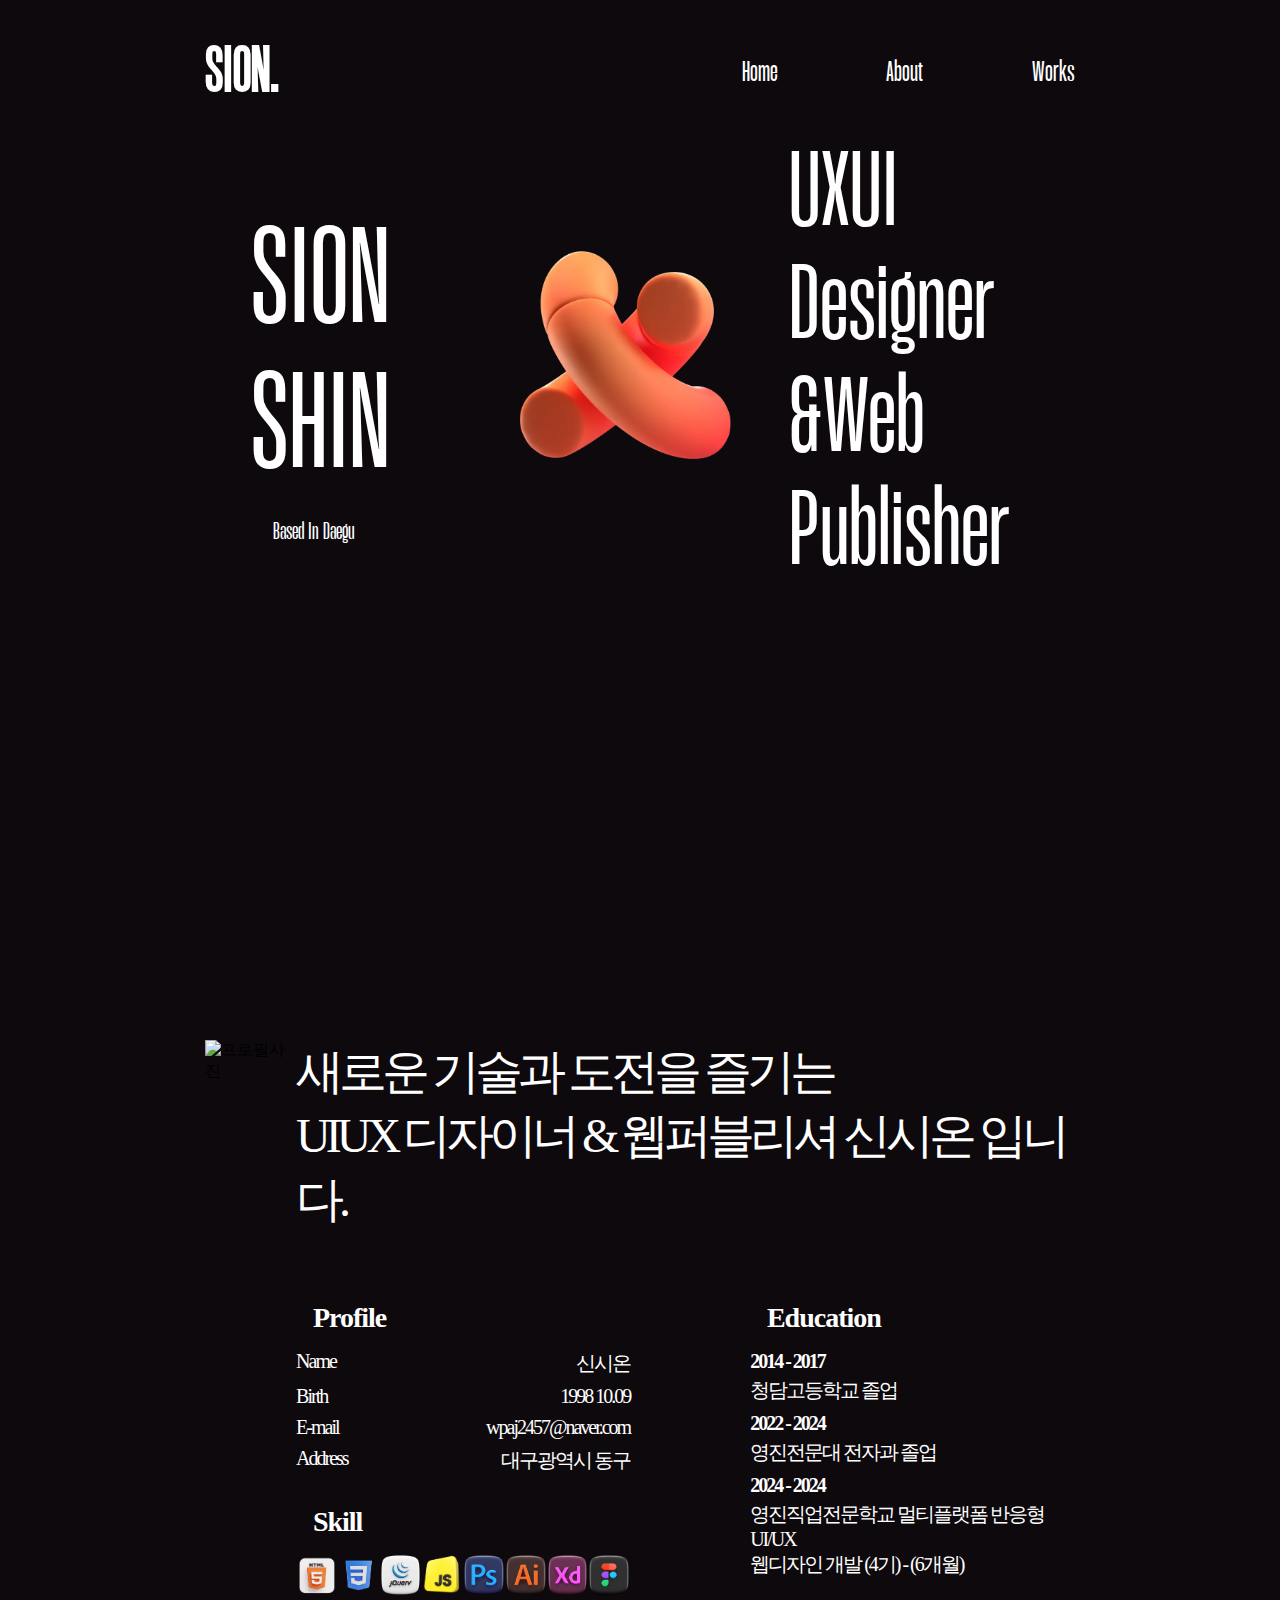
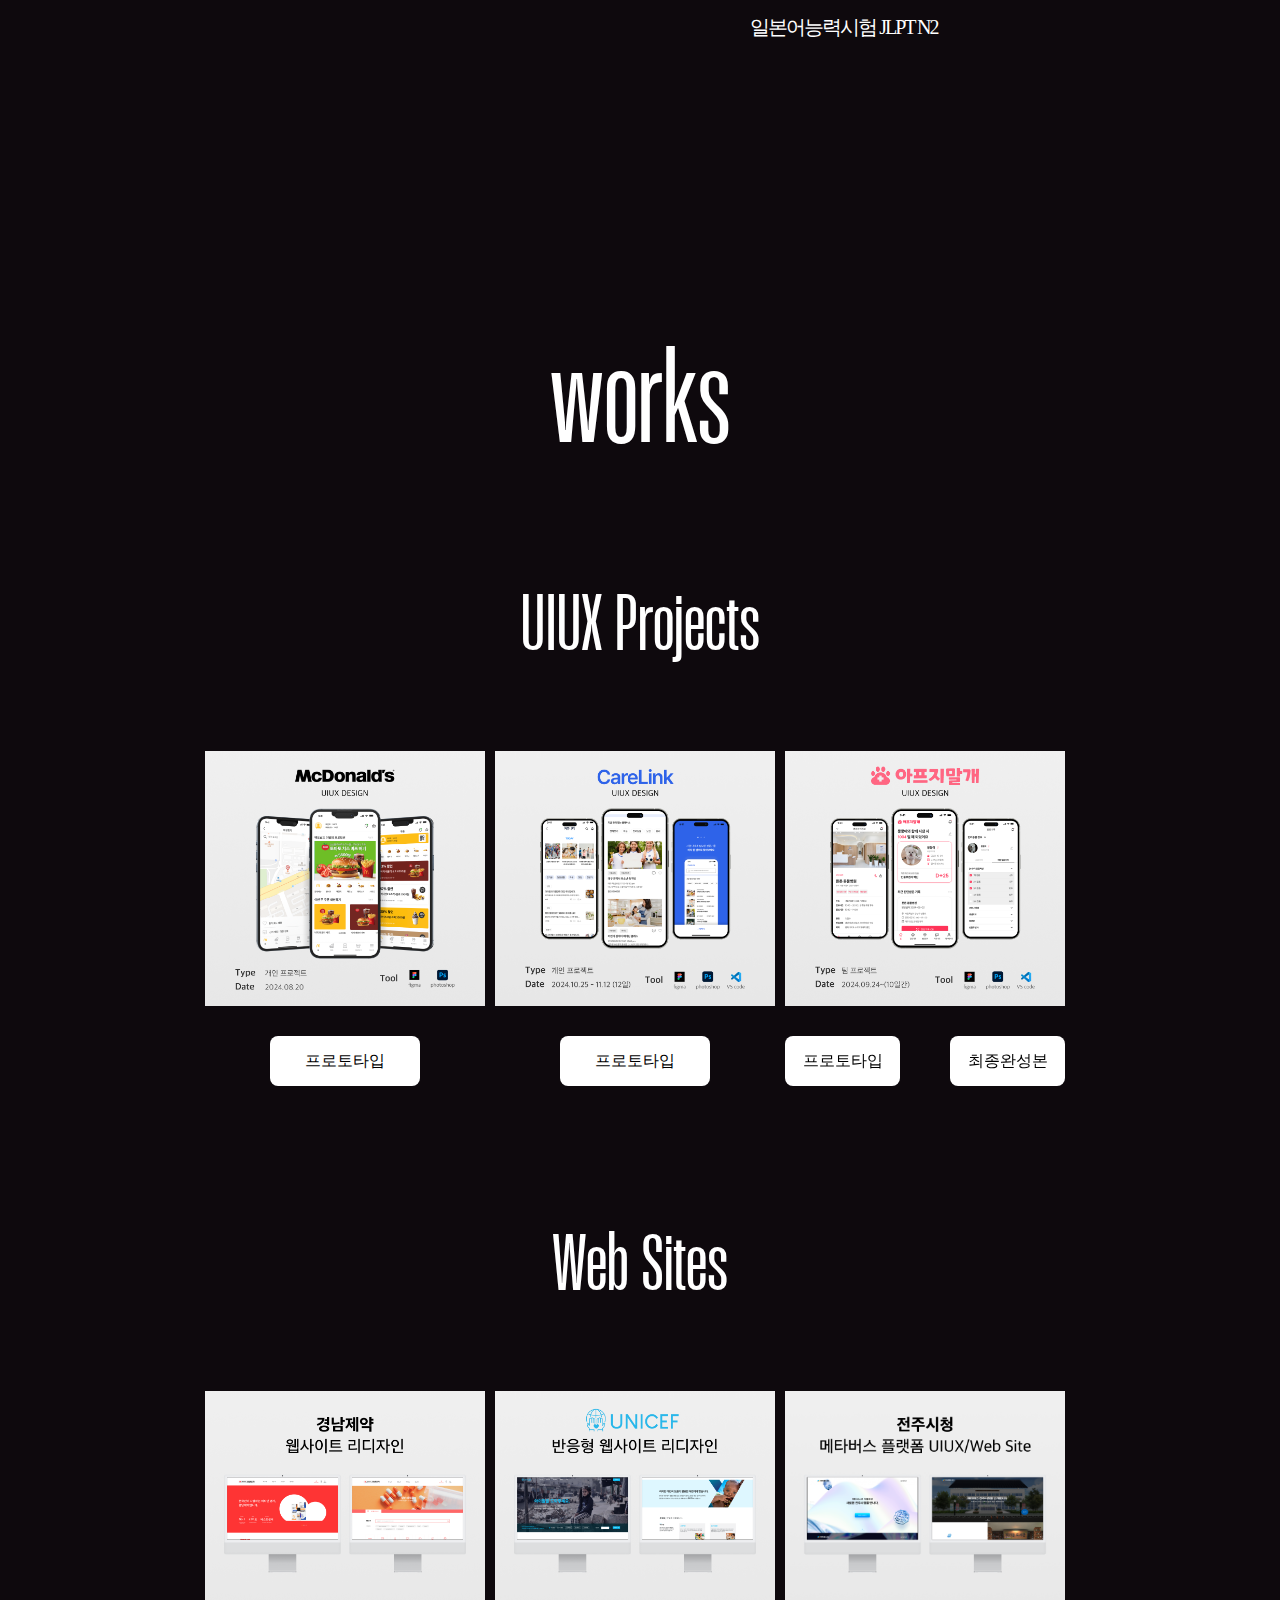
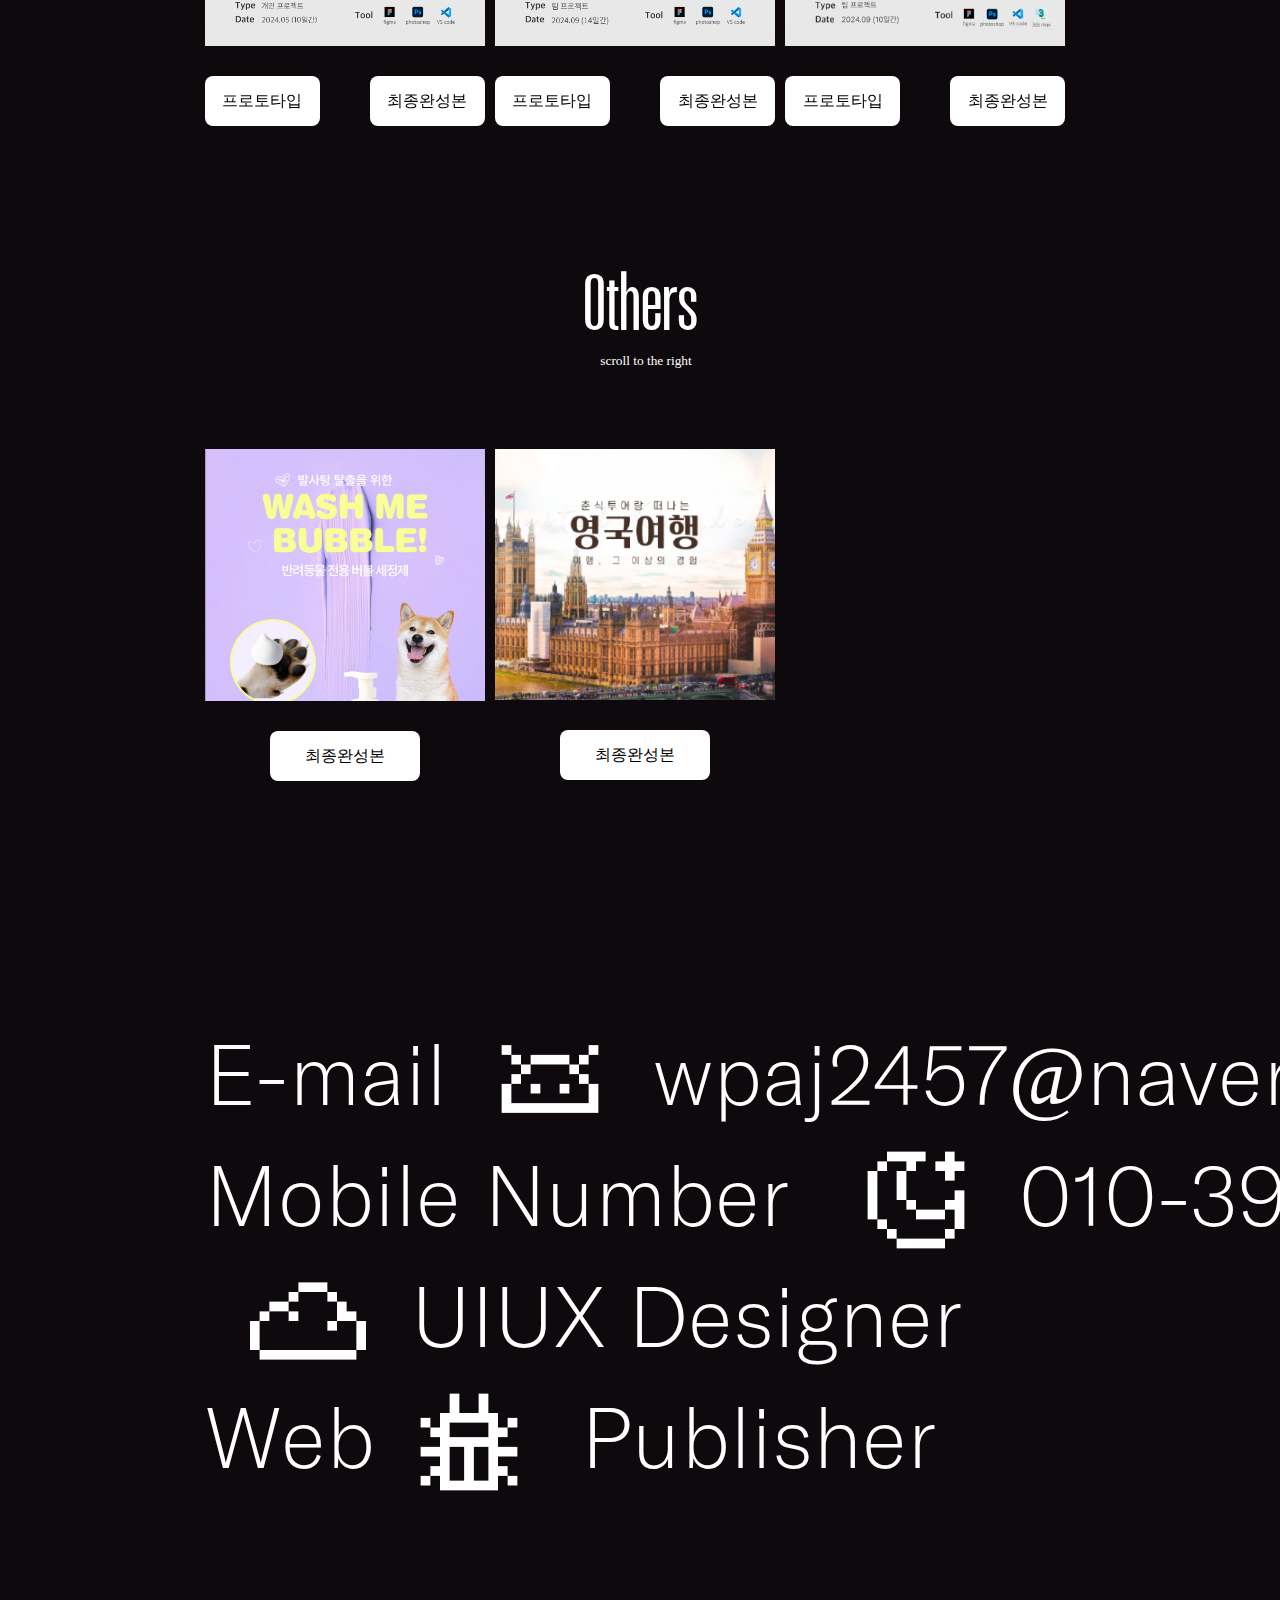
==== index.html @ 42264aa0 "Add files via upload" ====
<!DOCTYPE html>
<html lang="en">

<head>
  <meta charset="UTF-8" />
  <meta name="viewport" content="width=device-width, initial-scale=1.0" />
  <title>신시온포트폴리오</title>
  <link rel="shortcut icon" href="./assets/imgs/paviicon.png" type="image/x-icon" />

  <!-- css -->
  <link rel="stylesheet" href="./assets/css/common.css" />
  <link rel="stylesheet" href="./assets/css/main.css" />
  <link rel="stylesheet" href="./assets/css/reset.css" />
  <link rel="stylesheet" href="./assets/css/sub.css" />
  <link rel="stylesheet" href="./assets/css/owl.carousel.css" />
  <link rel="stylesheet" href="./assets/css/owl.theme.default.css" />
  <script src="./assets/js/jquery-3.7.1.min.js"></script>
  <script src="./assets/js/owl.carousel.min.js"></script>
  <script src="./assets/js/common.js"></script>

  <script src="http://fatlinesofcode.github.io/jquery.smoothwheel/src/jquery.smoothwheel.js"></script>

  <script src="https://kit.fontawesome.com/02bc14eab4.js" crossorigin="anonymous"></script>
</head>

<body>
  <!-- 로고 -->
  <header>
    <h1 class="logo">
      SION.
      <a href="./index.html"></a>
    </h1>

    <!-- 메뉴  -->
    <nav class="menu">
      <ul class="menu_list">
        <li class="menu_home"><a href="#">Home</a></li>
        <li class="menu_about"><a href="#">About</a></li>
        <li class="menu_works"><a href="#">Works</a></li>
      </ul>
    </nav>
  </header>
  <main class="wrap">
    <section class="section01">
      <div class="container">
        <div class="section01_inner">
          <div class="title01">
            <h2>SION SHIN</h2>
            <br />
            <small>Based In Daegu</small>
          </div>

          <div class="section01_img">

            <img src="./assets/imgs/about.webp" alt="mainvisual" />
          </div>
          <div class="title02">UXUI Designer<br />&Web Publisher</div>
        </div>
      </div>
    </section>
    <section class="section02">
      <div class="container">
        <div class="section02_inner">
          <div class="section02_img">
            <img src="./assets/imgs/pro-img1.jpg" alt="프로필사진">
          </div>
          <div class="section02_text">
            <h2>
              새로운 기술과 도전을 즐기는<br />
              UIUX 디자이너 & 웹퍼블리셔 신시온 입니다.
            </h2>
            <div class="section02_text02">
              <div class="left_text">
                <ul class="l-text-wrap">
                  <li class="edu_wrap">
                    <h3>Profile</h3>
                    <ul class="edu_text">
                      <ul>Name
                        <li class="info">신시온</li>
                      </ul>
                      <ul>Birth
                        <li class="info">1998 10.09</li>
                      </ul>
                      <ul>E-mail
                        <li class="info">wpaj2457@naver.com</li>
                      </ul>
                      <ul>Address
                        <li class="info">대구광역시 동구</li>
                      </ul>
                    </ul>
                  <li class="skill_wrap">
                    <h3>Skill</h3>
                    <ul class="skill_img">
                      <li>
                        <img src="./assets/imgs/section02_icon1.png" alt="skill" />
                      </li>
                      <li>
                        <img src="./assets/imgs/section02_icon2.png" alt="skill" />
                      </li>
                      <li>
                        <img src="./assets/imgs/section02_icon3.png" alt="skill" />
                      </li>
                      <li>
                        <img src="./assets/imgs/section02_icon4.png" alt="skill" />
                      </li>
                      <li>
                        <img src="./assets/imgs/section02_icon5.png" alt="skill" />
                      </li>
                      <li>
                        <img src="./assets/imgs/section02_icon6.png" alt="skill" />
                      </li>
                      <li>
                        <img src="./assets/imgs/section02_icon7.png" alt="skill" />
                      </li>
                      <li>
                        <img src="./assets/imgs/section02_icon8.png" alt="skill" />
                      </li>
                    </ul>
                  </li>
                  </li>
                </ul>
              </div>
              <div class="right_text">
                <ul class="l-text-wrap">
                  <li class="edu_wrap">
                    <h3>Education</h3>
                    <ul class="edu_text">
                      <li class="tag">2014 - 2017</li>
                      <li>청담고등학교 졸업</li>
                      <li class="tag">2022 - 2024</li>
                      <li>영진전문대 전자과 졸업</li>
                      <li class="tag">2024 - 2024</li>
                      <li>
                        영진직업전문학교 멀티플랫폼 반응형 UI/UX<br />
                        웹디자인 개발 (4기) - (6개월)
                      </li>
                      <li class="certi">일본어능력시험 JLPT N2</li>
                    </ul>
                  </li>

                </ul>
              </div>
            </div>
          </div>
        </div>
      </div>
    </section>
    <section class="section03">
      <div class="container">
        <div class="section03_inner">
          <h2>works</h2>
          <div class="section03_text">
            <div class="left_text">
              <h3>UIUX Projects</h3>
            </div>
          </div>
          <div class="section03_img owl-carousel">

            <div class="img-wrap">
             <img src="./assets/imgs/mcdo.png" alt="표지" />
              <div class="btn-wrap">
                <div class="port-btn">
                  <a href="https://www.figma.com/design/Nhd9z6xbaI7ZNLCTsNeNiz/%EC%8B%A0%EC%8B%9C%EC%98%A8_%EB%A7%A5%EB%8F%84%EB%82%A0%EB%93%9C?node-id=323-2177&t=DrASF03DegvXDNqu-1"><p>프로토타입</p></a>
                </div>

              </div>
            </div>

            <div class="img-wrap">
              <a href="#"><img src="./assets/imgs/uiux03.png" alt="표지" /></a>
              <div class="btn-wrap">
                <div class="port-btn">
                  <a href="https://www.figma.com/design/ErKS8cfdoJvqy3ezDD1miP/%EC%BC%80%EC%96%B4%EB%A7%81%ED%81%AC---%EA%B0%9C%EC%9D%B8%ED%8F%AC%ED%8A%B8%ED%8F%B4%EB%A6%AC%EC%98%A4?node-id=12-38&t=9GfgeULmmVo31WJL-1"><p>프로토타입</p></a>
                </div>

              </div>
            </div>
            <div class="img-wrap">
              <a href="#"><img src="./assets/imgs/petuiux.png" alt="표지" /></a>
              <div class="btn-wrap">
                <div class="port-btn">
                  <a href="https://www.figma.com/design/mcHXWcHNv7AIjDoShmSF7r/%E1%84%91%E1%85%A6%E1%86%BA-%E1%84%8B%E1%85%A5%E1%84%91%E1%85%B3%E1%86%AF%E1%84%85%E1%85%B5%E1%84%8F%E1%85%A6%E1%84%8B%E1%85%B5%E1%84%89%E1%85%A7%E1%86%AB?node-id=0-1&t=S8AqjtsCYvFXF1Wa-1"><p>프로토타입</p></a>
                </div>
                <div class="port-btn">
                  <p>최종완성본</p>
                </div>
              </div>
            </div>

          </div>
        </div>
      </div>
      <div class="container">
        <div class="section03_inner">
          <div class="section03_text">
            <div class="left_text">
              <h3>Web Sites</h3>
            </div>
          </div>
          <div class="section03_img owl-carousel">
            <div class="img-wrap">
              <a href="#"><img src="./assets/imgs/webport1.png" alt="표지" /></a>
              <div class="btn-wrap">
                <div class="port-btn">
                  <a href="https://www.figma.com/design/TtcZRmrMlGdDawvLU6VLFK/%E1%84%80%E1%85%A7%E1%86%BC%E1%84%82%E1%85%A1%E1%86%B7%E1%84%8C%E1%85%A6%E1%84%8B%E1%85%A3%E1%86%A8-%E1%84%85%E1%85%B5%E1%84%83%E1%85%B5%E1%84%8C%E1%85%A1%E1%84%8B%E1%85%B5%E1%86%AB?node-id=0-1&t=BTOo6YKJQTgTHyHI-1"><p>프로토타입</p></a>
                </div>
                <div class="port-btn">
                  <a href="https://project-web-nam.netlify.app/" target="_blank">
                    <p>최종완성본</p></a>
                </div>
              </div>
            </div>
            <div class="img-wrap">
              <a href="#"><img src="./assets/imgs/pro-web.png" alt="표지" /></a>
              <div class="btn-wrap">
                <div class="port-btn">
                  <a href="https://www.figma.com/design/48EkrFHxO9p8HC6RFcgjhP/%E1%84%8B%E1%85%B2%E1%84%82%E1%85%B5%E1%84%89%E1%85%A6%E1%84%91%E1%85%B3-%E1%84%85%E1%85%B5%E1%84%83%E1%85%B5%E1%84%8C%E1%85%A1%E1%84%8B%E1%85%B5%E1%86%AB?node-id=0-1&t=KNpFm9e8UmwTTLcW-1"><p>프로토타입</p></a>
                </div>
                <div class="port-btn">
                  <a href="https://heroic-shortbread-6b5021.netlify.app/" target="_blank">
                  <p>최종완성본</p></a>
                </div>
              </div>
            </div>
            <div class="img-wrap">
              <a href="#"><img src="./assets/imgs/metaweb.png" alt="표지" /></a>
              <div class="btn-wrap">
                <div class="port-btn">
                  <a href="https://www.figma.com/design/pdIPrTDQ5OoczdQgPl8xRj/%E1%84%8C%E1%85%A5%E1%86%AB%E1%84%8C%E1%85%AE%E1%84%86%E1%85%A6%E1%84%90%E1%85%A1%E1%84%89%E1%85%B5%E1%84%90%E1%85%B5?node-id=0-1&t=zxS0EJ8cTmjMFeZG-1"><p>프로토타입</p></a>
                </div>
                <div class="port-btn">
                  <a href="https://jeonju-city.netlify.app/" target="_blank">
                  <p>최종완성본</p></a>
                </div>
              </div>
            </div>
          </div>
        </div>
      </div>
      <div class="container">
        <div class="section03_inner">
          <div class="section03_text">
            <div class="left_text">
              <h3>Others</h3>
              <a href="#"><small>scroll to the right</small></a>
            </div>
          </div>
          <div class="section03_img owl-carousel">
            <div class="img-wrap">
              <a href="#"><img src="./assets/imgs/dogpaws.png" alt="표지" /></a>
              <div class="btn-wrap">
                
                <div class="port-btn">
                  <a href="https://jeonju-city.netlify.app/" target="_blank">
                  <p>최종완성본</p></a>
                </div>
              </div>
            </div>
            <div class="img-wrap">
              <a href="#"><img src="./assets/imgs/uk.png" alt="표지" /></a>
              <div class="btn-wrap">

                <div class="port-btn">
                  <a href="https://jeonju-city.netlify.app/" target="_blank">
                  <p>최종완성본</p></a>
                </div>
              </div>
            </div>

          </div>
        </div>
      </div>
    </section>
    <section class="section04">
      <div class="container">
        <div class="section04_inner">
          <div class="section04_text">
            <ul>
              <li>
                E-mail<img src="./assets/imgs/pixelarticons_android.png" alt="아이콘" />wpaj2457@naver.com
              </li>
              <li>
                Mobile Number
                <img src="./assets/imgs/pixelarticons_moon-star.png" alt="아이콘" />010-3937-3818
              </li>
              <li>
                <img src="./assets/imgs/pixelarticons_cloud.png" alt="아이콘" />UIUX Designer
              </li>
              <li>
                Web<img src="./assets/imgs/pixelarticons_bug.png" alt="아이콘" />Publisher
              </li>
            </ul>
          </div>

          <a href="#" class="btn_gotop">
            <span class="up">
              <i class="fa-solid fa-caret-up"></i>
            </span>
          </a>
        </div>
      </div>
    </section>
  </main>
</body>

</html>
---- assets/css/common.css ----
@charset "UTF-8";

@font-face {
  font-family: "Pretendard-Regular";
  src: url("https://fastly.jsdelivr.net/gh/Project-Noonnu/noonfonts_2107@1.1/Pretendard-Regular.woff")
    format("woff");
  font-weight: 400;
  font-style: normal;
}

@font-face {
  font-family: "MangoGrotesque-Regular";
  src: url(../fonts/mangoGrotesque/MangoGrotesque-Regular.ttf);
}

@font-face {
  font-family: "GT-America";
  src: url(/assets/fonts/GT-America-Standard-Thin-Trial.otf);
}
html {
  scroll-behavior: smooth;
}
body {
  padding-top: 140px;
  background-color: var(--neonblack);
  font-size: 16px;
  
  /* 생략 */
}
---- assets/css/main.css ----
:root {
  --black: #000;
  --white: #fff;
  --neonblack: #0e090d;
  --neongreen: #a7ff50;
  --neonpink: #e60c55;
}

body {
  font-size: 16px;
}

.wrap {
  background-color: var(--neonblack);
  width: 100%;
  max-width: 1663px;
  margin: 0 auto;
}

section {
  width: 100%;
  height: auto;
}
/* 헤더 */
.container {
  padding: 0 12.8rem;
  margin: 0 auto;
}

header {
  display: flex;
  align-items: center;
  justify-content: space-between;
  padding: 2.5rem 12.8rem;
  z-index: 999;
  background-color: var(--neonblack);
  position: fixed;
  top: 0;
  left: 0;
  right: 0;
}

header .logo {
  font-family: "MangoGrotesque-Regular";
  font-size: 4em;
  align-items: center;
  justify-content: center;
  font-weight: 600;
  color: var(--white);
}

header .menu .menu_list {
  display: flex;
  gap: 6.8rem;
  font-family: "MangoGrotesque-Regular";
  font-size: 1.8rem;
  /**/
  color: var(--white);
}
header .menu .mo_menu_list {
  display: none;
}
/*헤더 반응형*/
@media screen and (max-width: 768px) {
  header {
    justify-content: center;
  }

  header .logo {
    font-size: 3em;
  }

  header .menu .menu_list {
    gap: 3rem;
    padding-left: 5em;
  }
  .menu_list li {
    text-align: center;
    width: 100%;
    font-size: 1em;
  }
}
/* 섹션 01
 */
.section01 {
  height: 100vh;
  position: relative;
  background-color: var(--neonblack);
  overflow-x: clip;
  font-family: "MangoGrotesque-Regular";
}

.section01_img {
  position: relative;
  display: inline-block;
}

.section01_img img {
  width: 36vw;
  height: auto;
  animation: float 4s ease-in-out infinite;
}

.floating {
  animation: float 3s ease-in-out infinite;
}

@keyframes float {
  0% {
    transform: translateY(0);
    transform: translateX(0);
  }

  50% {
    transform: translateY(-20px);
  }

  100% {
    transform: translateY(0);
  }
}

.section01 .section01_inner {
  color: var(--white);
  display: flex;
  justify-content: space-between;
  align-items: center;
  text-align: left;
}

.title01 {
  position: relative;
}

.title01 h2 {
  font-size: 136px;
  text-align: center;
  font-weight: 500;
}

.title01 small {
  position: absolute;
  right: 80px;
  font-size: 24px;
}

.title01 small::before {
  content: "\f111";
  font-family: "Font Awesome 5 Free";
  font-weight: 600;
  color: var(--neongreen);
  padding-right: 10px;
  font-size: 10px;
}

.title02 {
  font-size: 106px;
}
/* 반응형*/
@media screen and (max-width: 768px) {
  .section01_inner h2,
  small,
  .title02 {
    font-size: 4em;
  }

  .section01_inner {
    padding-top: 15em;
  }

  .title01 {
    position: absolute;
    left: 40%;
    top: 9em;
    transform: translateX(-40%);
  }

  small {
    top: 3em;
    width: 100%;
    left: 50%;
    transform: translate(-50%);
  }

  .title02 {
    position: absolute;
    left: 50%;
    transform: translateX(-50%);
    top: 9em;
  }

  .section01_img {
    left: -50%;
    scale: 2;
    top: 5em;
  }
}
/* 섹션 02 */

.section02 {
  height: 100vh;
}

.section02 .section02_inner {
  display: flex;
  justify-content: space-between;
}
.section02 .section02_inner .section02_img img {
  width: 400px;
  height: 400px;
}
.section02 .section02_text {
  text-align: left;
  color: var(--white);
  position: relative;
}

.section02_text h2 {
  font-size: 3em;
  letter-spacing: -5px;
  padding-bottom: 70px;
  font-weight: 500;
}

.section02_text .section02_text02 {
  font-size: 32px;
  letter-spacing: -2px;
  font-weight: 400;
  display: flex;
  gap: 120px;
  margin-top: 0px;
}

/*about me 텍스트*/
.section02_text02 li h3 {
  font-size: 28px;
  font-family: "Pretendard-Regular";
  letter-spacing: -1px;
  font-weight: 600;
  margin-bottom: 16px;
}
.section02_text02 h3::before {
  content: "\f111";
  font-family: "Font Awesome 5 Free";
  font-weight: 600;
  color: var(--neongreen);
  font-size: 10px;
  padding-right: 10px;
}
.section02_text02 .skill_img {
  display: flex;
}
.section02_text02 .skill_wrap {
  margin-top: 16px;
}
.section02_text02 li {
  font-size: 20px;
  font-family: "Pretendard-Regular";
  padding-bottom: 8px;
}
.section02_text02 li img {
  width: 44px;
}
.section02_text02 li .tag {
  padding-bottom: 4px;
  font-weight: 700;
}
.section02_text02 .edu_wrap .certi {
  padding-top: 28px;
}

.section02_text02 .skill .section02_inner small {
  position: absolute;
  left: 0;
  font-size: 18px;
  bottom: -50px;
}

.left_text .edu_wrap .edu_text ul {
  display: flex;
  gap: 30px;
  justify-content: space-between;
}

/* 섹션 03 */

.section03 {
  overflow: hidden;
}

.section03_inner h2 {
  color: var(--white);
  font-family: "MangoGrotesque-Regular";
  font-size: 128px;
  font-weight: 400;
  text-align: center;
  padding-bottom: 50px;
}

.section03_text {
  color: var(--white);
  display: flex;
  justify-content: center;
  align-items: center;
  padding-top: 60px;
}

.section03_text .left_text h3 {
  font-size: 80px;
  font-family: "MangoGrotesque-Regular";
  font-weight: 300;
}

.section03_inner small::before {
  content: "\f111";
  font-family: "Font Awesome 5 Free";
  font-weight: 600;
  color: var(--neonpink);
  font-size: 10px;
  padding-right: 10px;
}

.section03_img {
  display: flex;
  gap: 20px;
  padding: 80px 0;
}

.section03_img .img-wrap {
  overflow: hidden;
  margin: 0 auto;

  margin-right: 10px;
}
.section03_img .img-wrap .btn-wrap {
  display: flex;
  gap: 50px;
  justify-content: center;
}
.section03_img .img-wrap .btn-wrap .port-btn {
  background-color: white;
  width: 150px;
  height: 50px;
  line-height: 50px;
  text-align: center;
  border-radius: 8px;
  margin-top: 30px;
  cursor: pointer;
}
.btn-wrap .port-btn:hover {
  color: var(--neonpink);
}
.section03_img img {
  width: 100%;
  height: 100%;
  object-fit: cover;
}

/*섹션04*/
.section04 .section04_text {
  width: 1461px;
  margin: 160px 0;
}
.section04 .section04_text ul li {
  color: var(--white);
  height: 121px;
  line-height: 121px;
  font-size: 84px;
  font-family: "GT-America";
  text-align: left;
}
.section04 .section04_text ul li img {
  padding: 0 45px;
}
.section04 .btn_gotop {
  display: flex;
  justify-content: center;
  padding-bottom: 40px;
}
.section04 .btn_gotop .up i {
  color: var(--white);
  scale: 2;
}
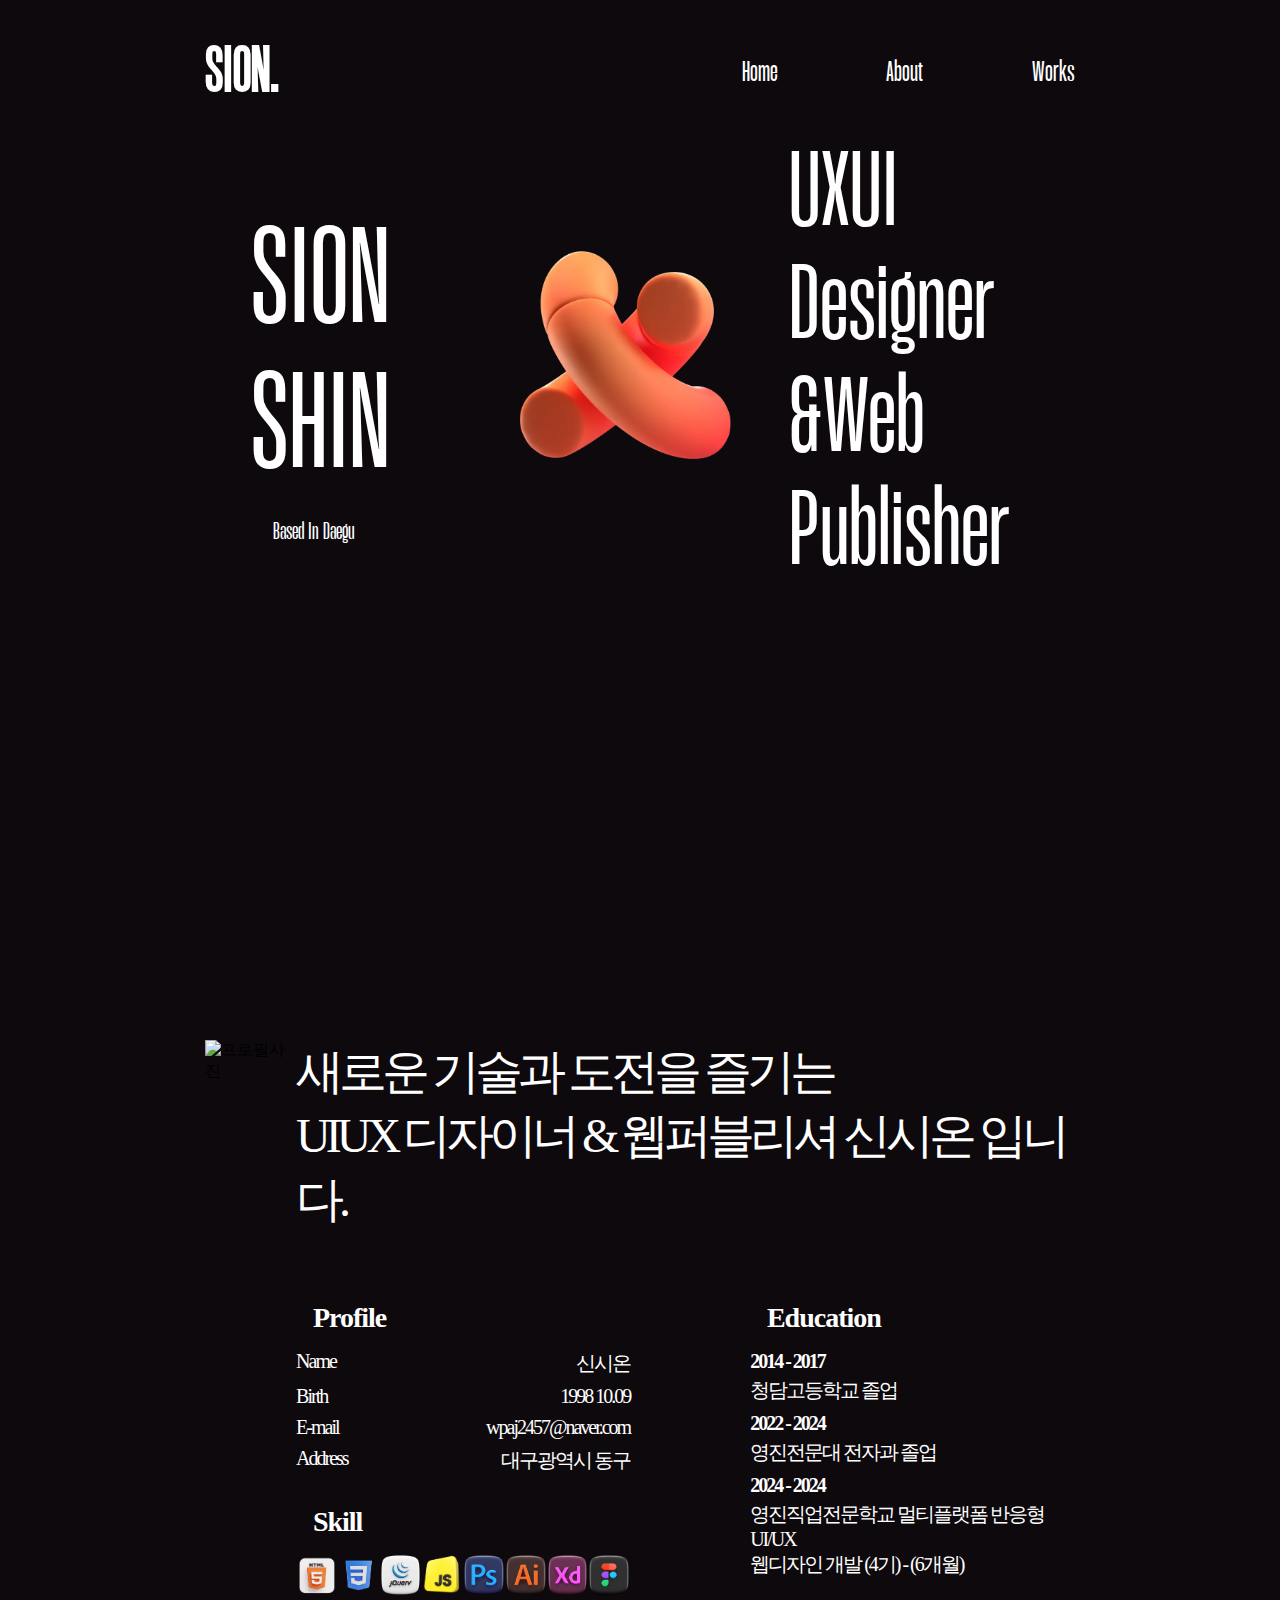
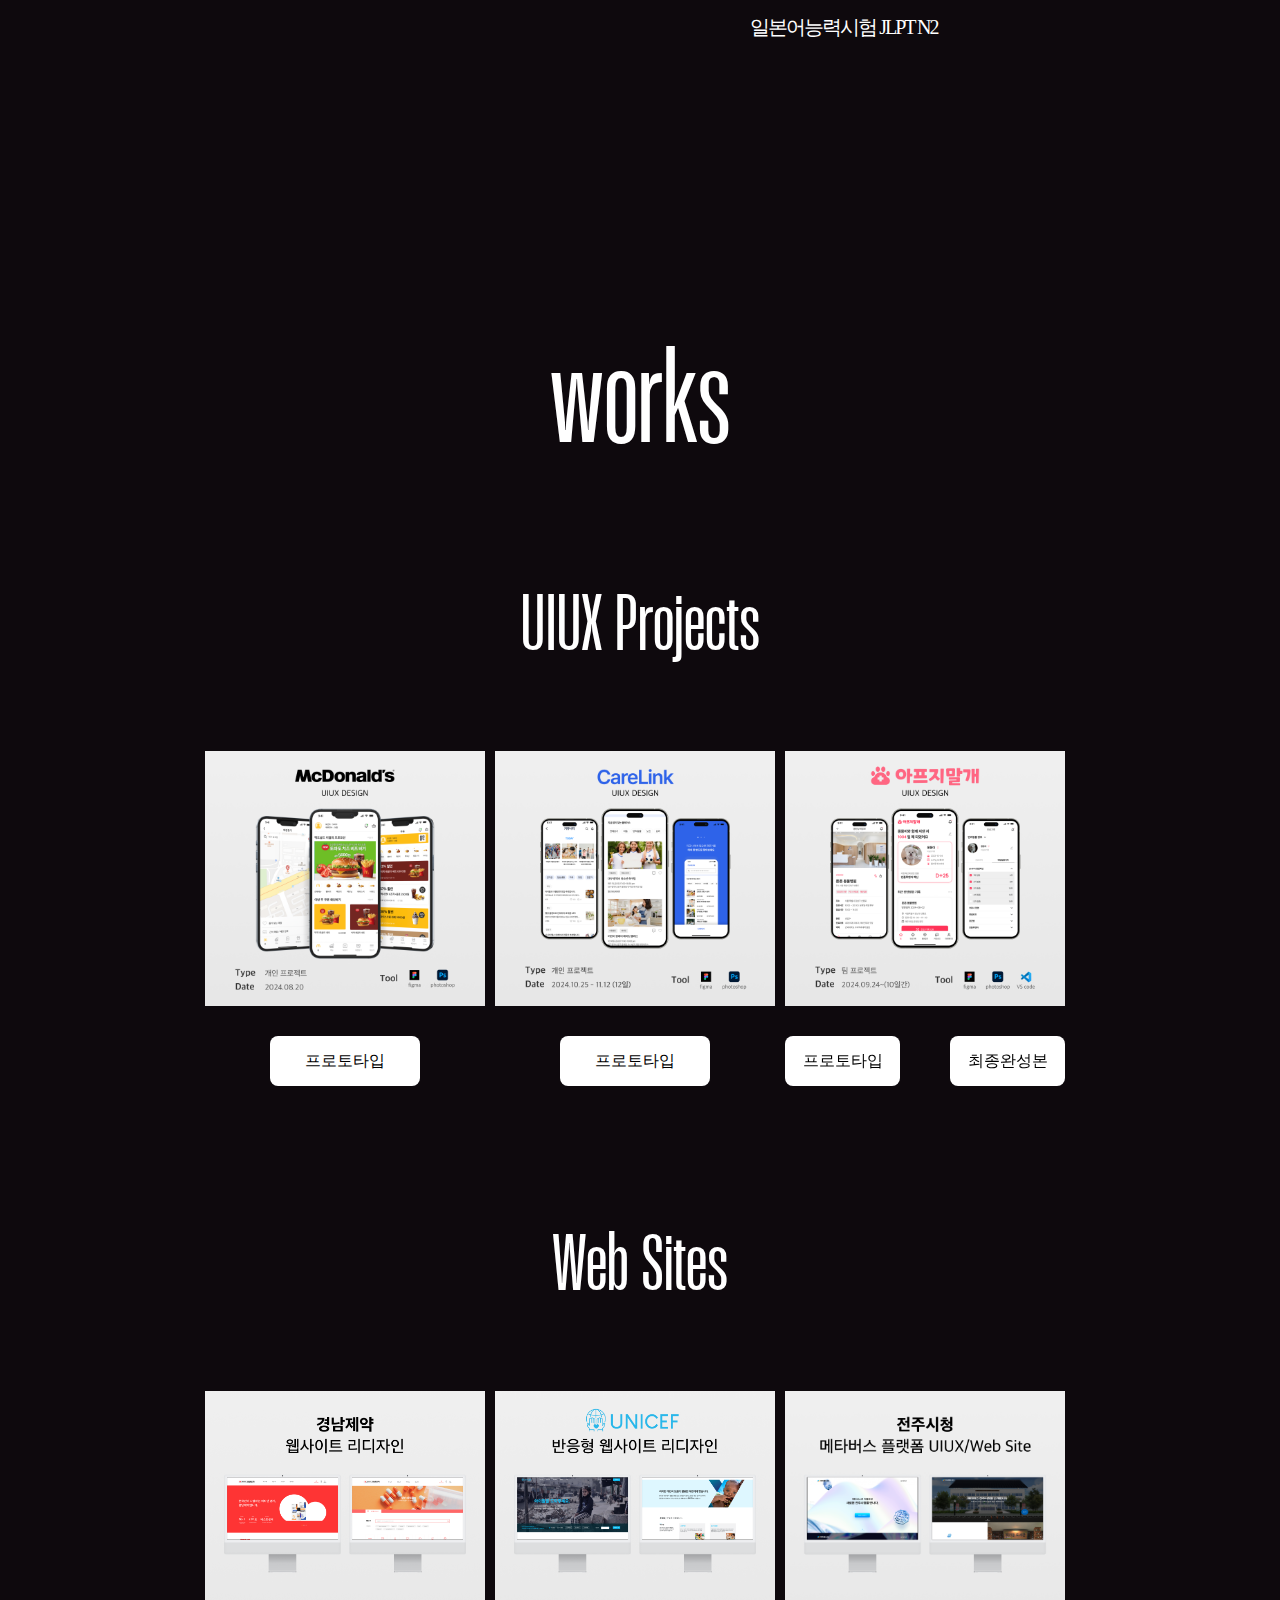
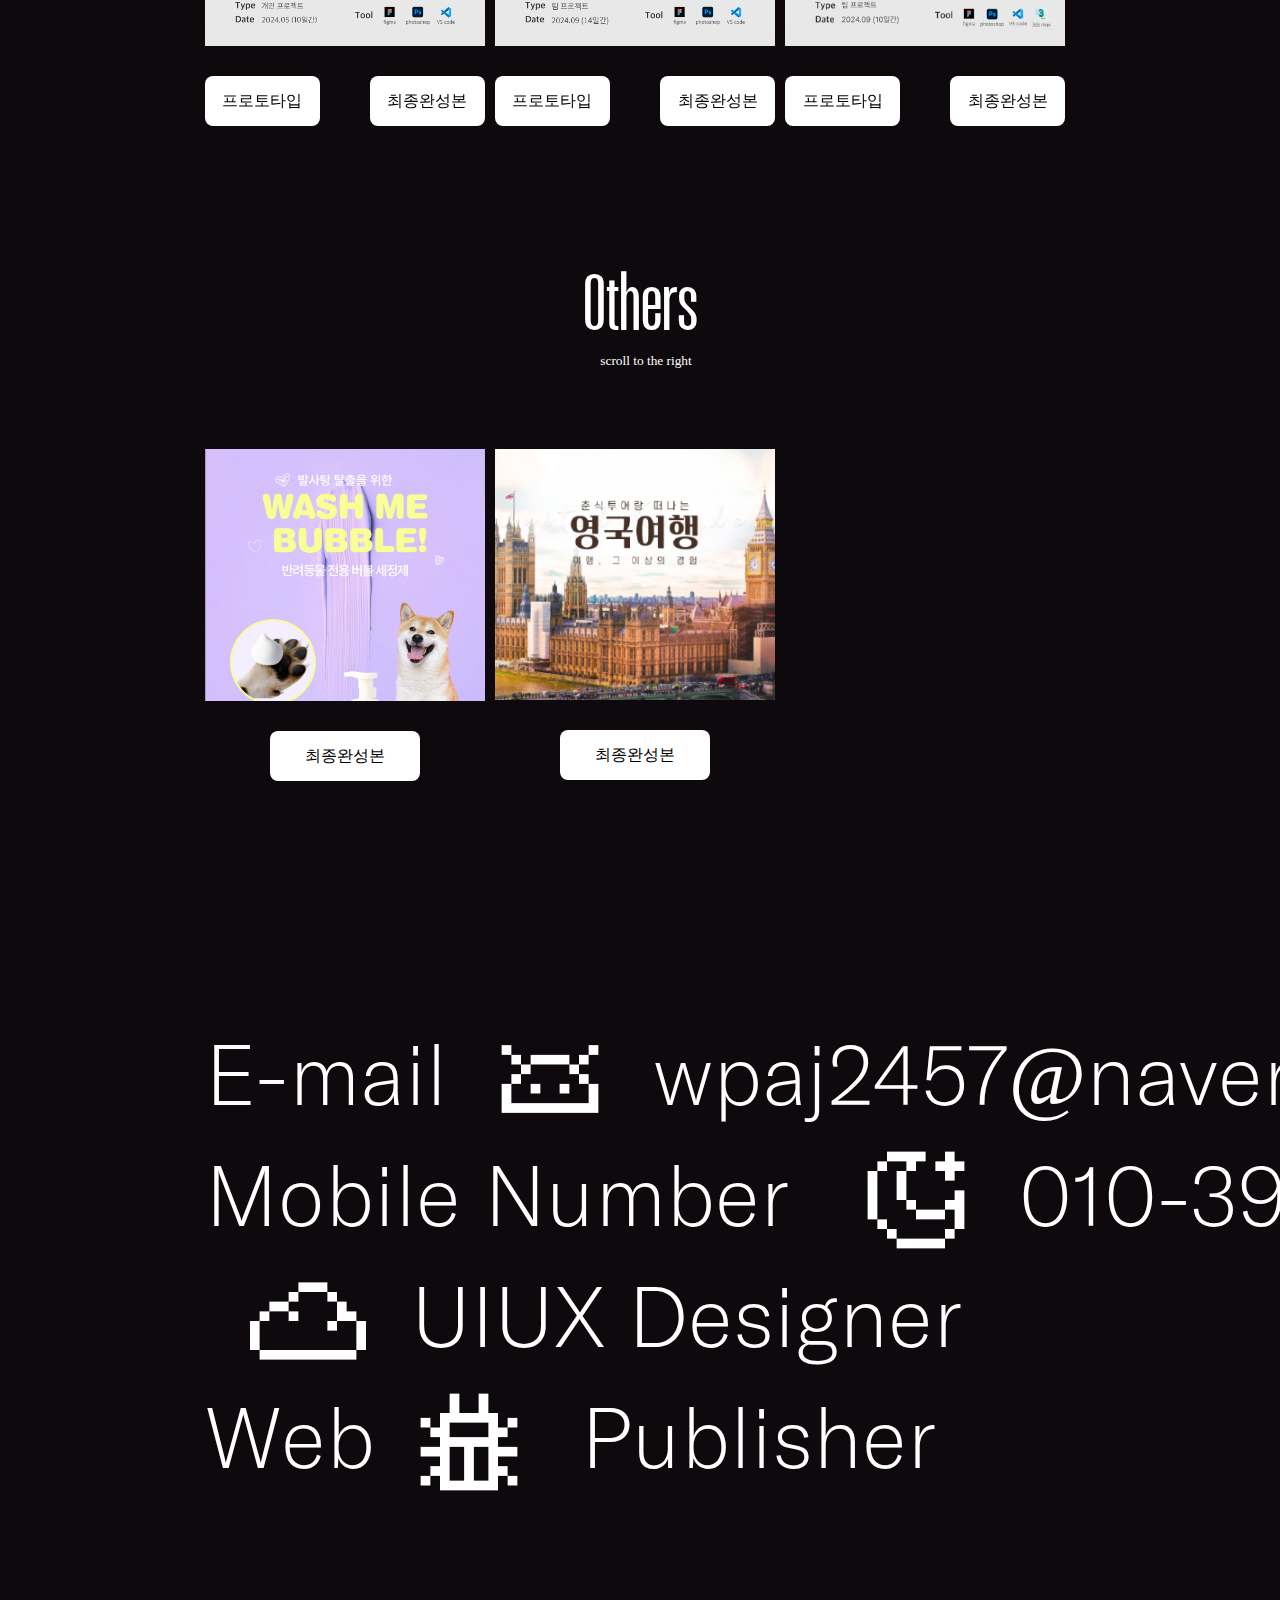
==== commit e2d48cd6: "Add files via upload" ====
--- a/index.html
+++ b/index.html
@@ -157,7 +157,7 @@
           <div class="section03_img owl-carousel">
 
             <div class="img-wrap">
-             <img src="./assets/imgs/mcdo.png" alt="표지" />
+             <img src="./assets/imgs/mcdonalds.png" alt="표지" />
               <div class="btn-wrap">
                 <div class="port-btn">
                   <a href="https://www.figma.com/design/Nhd9z6xbaI7ZNLCTsNeNiz/%EC%8B%A0%EC%8B%9C%EC%98%A8_%EB%A7%A5%EB%8F%84%EB%82%A0%EB%93%9C?node-id=323-2177&t=DrASF03DegvXDNqu-1"><p>프로토타입</p></a>
@@ -167,7 +167,7 @@
             </div>
 
             <div class="img-wrap">
-              <a href="#"><img src="./assets/imgs/uiux03.png" alt="표지" /></a>
+              <a href="#"><img src="./assets/imgs/care.png" alt="표지" /></a>
               <div class="btn-wrap">
                 <div class="port-btn">
                   <a href="https://www.figma.com/design/ErKS8cfdoJvqy3ezDD1miP/%EC%BC%80%EC%96%B4%EB%A7%81%ED%81%AC---%EA%B0%9C%EC%9D%B8%ED%8F%AC%ED%8A%B8%ED%8F%B4%EB%A6%AC%EC%98%A4?node-id=12-38&t=9GfgeULmmVo31WJL-1"><p>프로토타입</p></a>
@@ -176,7 +176,7 @@
               </div>
             </div>
             <div class="img-wrap">
-              <a href="#"><img src="./assets/imgs/petuiux.png" alt="표지" /></a>
+              <a href="#"><img src="./assets/imgs/dogapp.png" alt="표지" /></a>
               <div class="btn-wrap">
                 <div class="port-btn">
                   <a href="https://www.figma.com/design/mcHXWcHNv7AIjDoShmSF7r/%E1%84%91%E1%85%A6%E1%86%BA-%E1%84%8B%E1%85%A5%E1%84%91%E1%85%B3%E1%86%AF%E1%84%85%E1%85%B5%E1%84%8F%E1%85%A6%E1%84%8B%E1%85%B5%E1%84%89%E1%85%A7%E1%86%AB?node-id=0-1&t=S8AqjtsCYvFXF1Wa-1"><p>프로토타입</p></a>
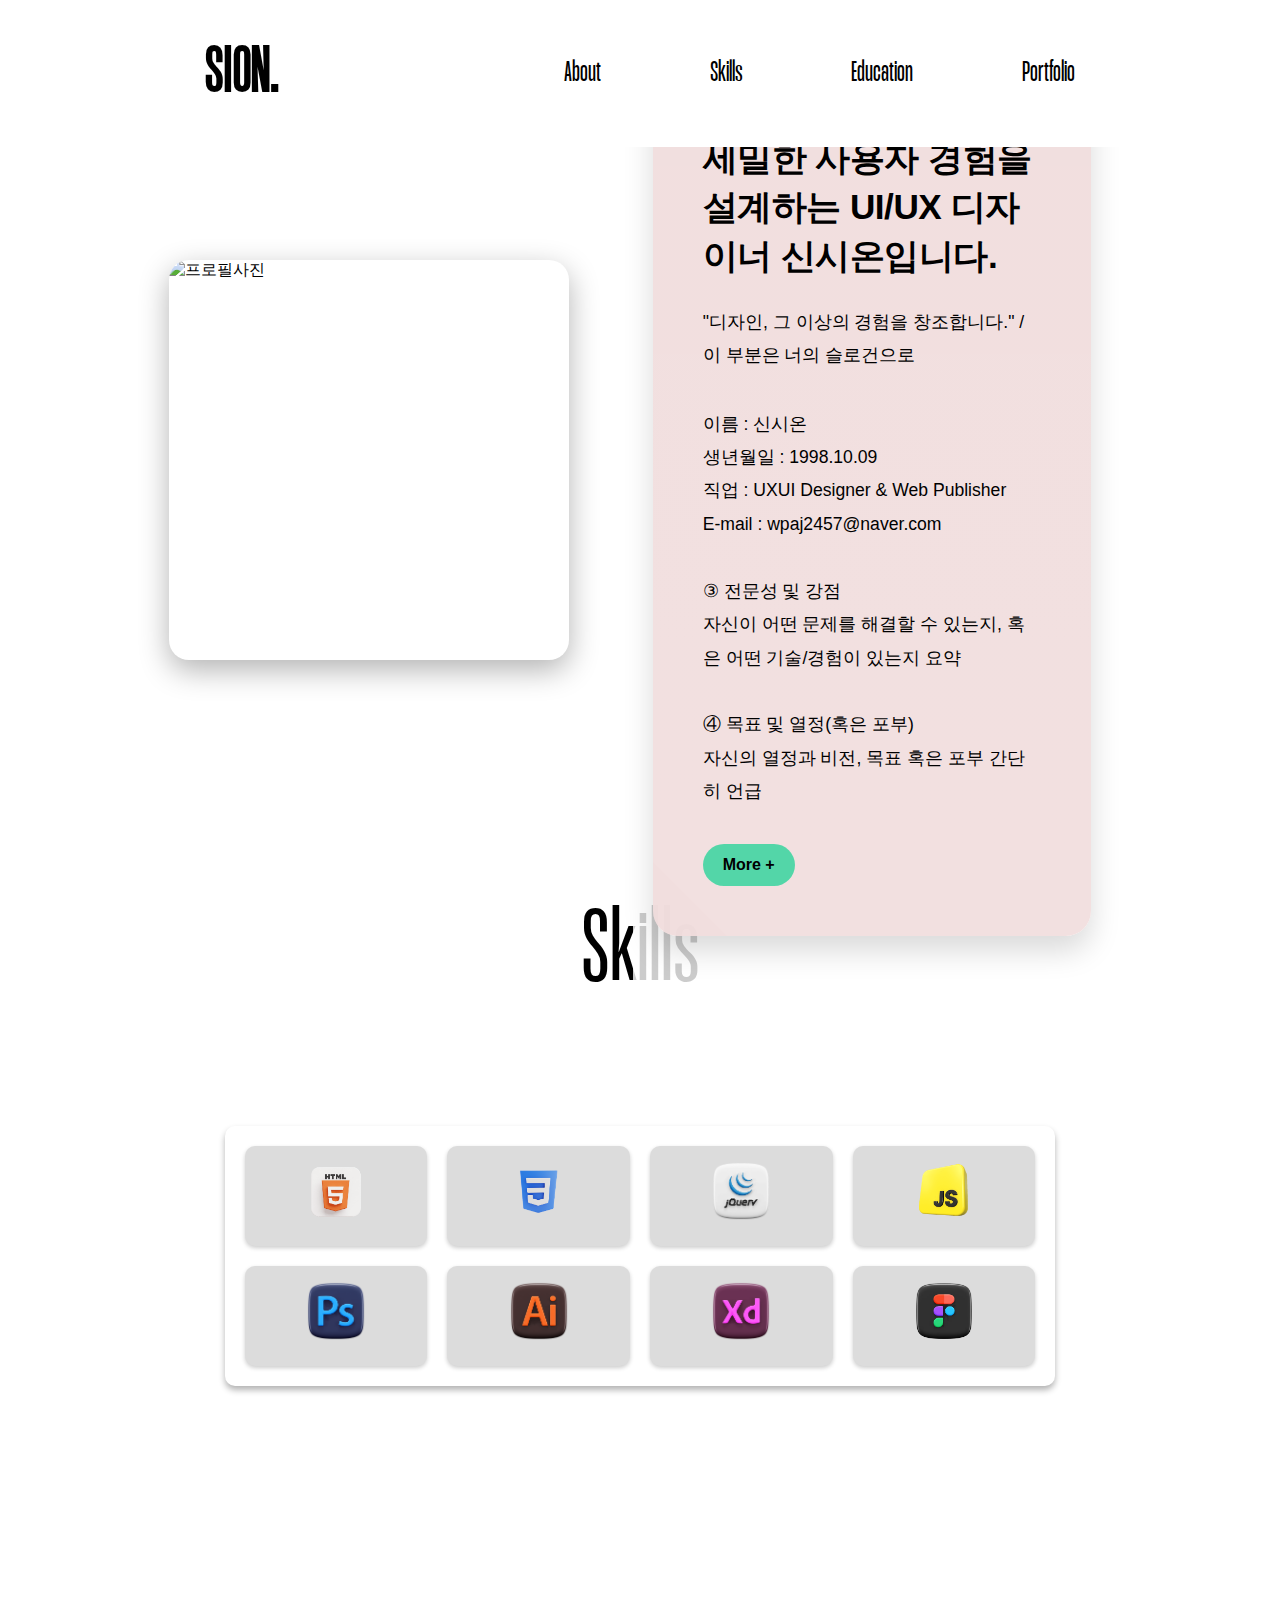
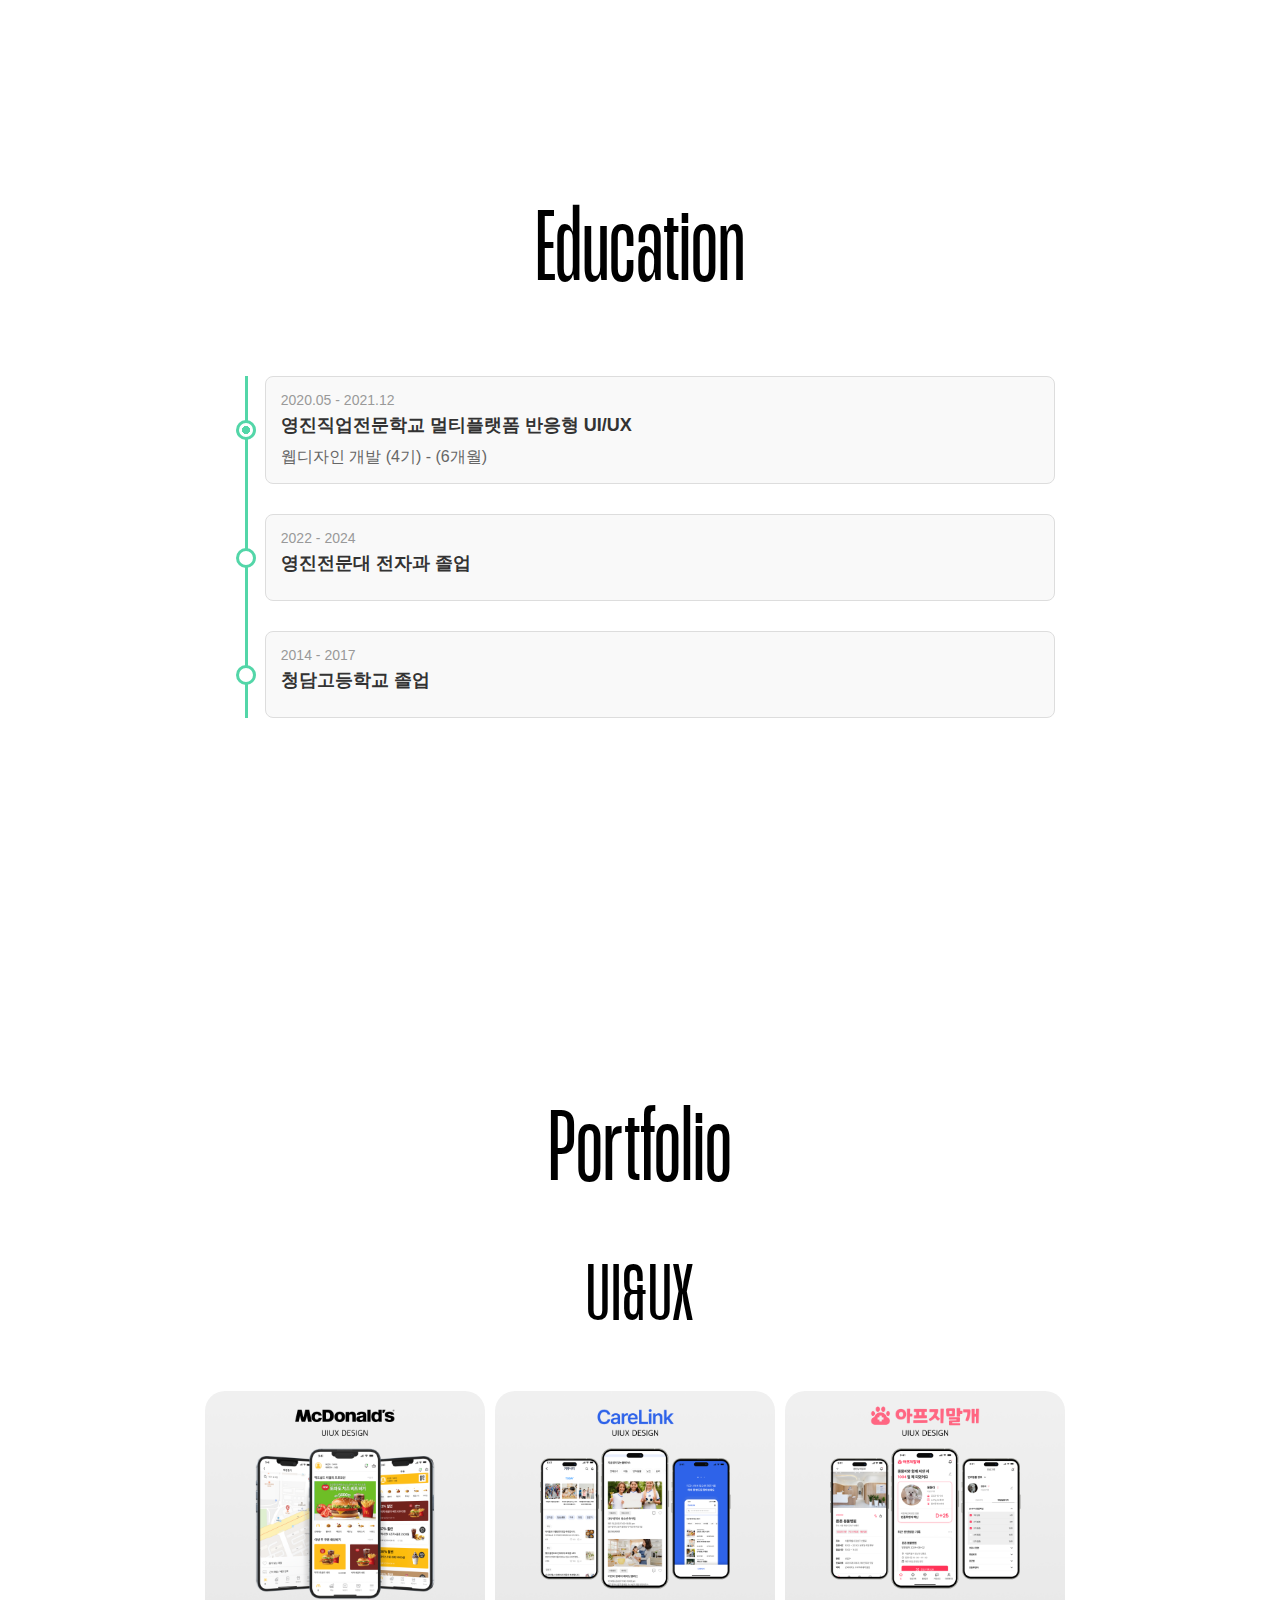
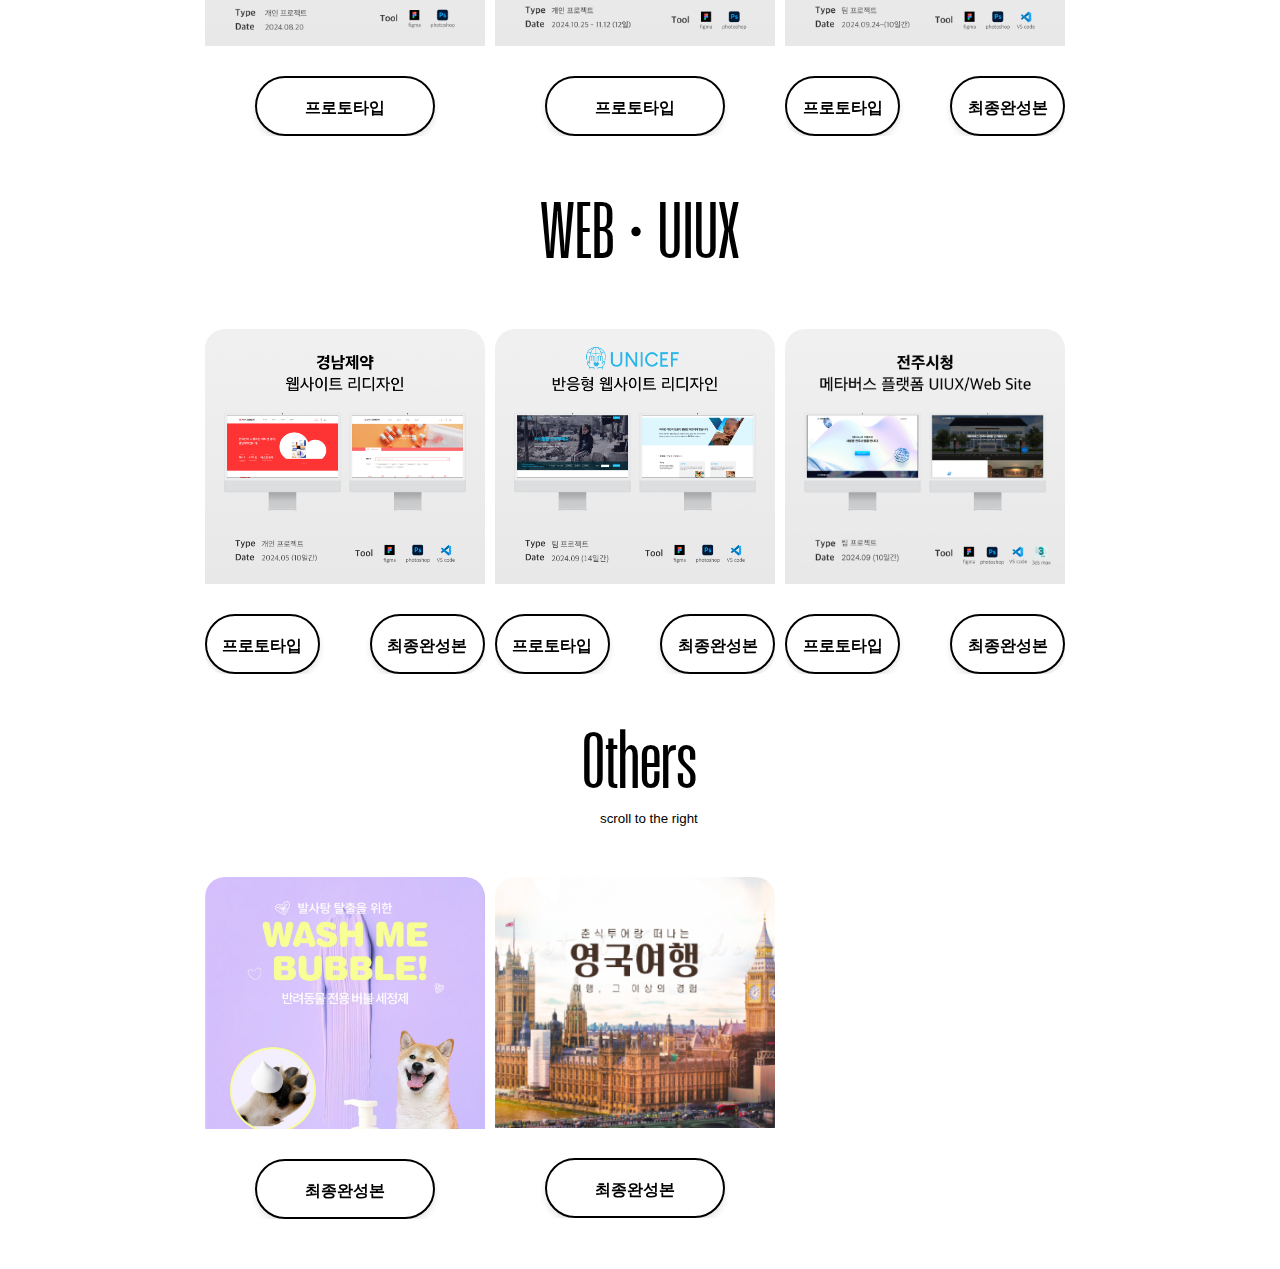
==== commit 821e7b39: "1021 js" ====
--- a/index.html
+++ b/index.html
@@ -13,7 +13,10 @@
   <link rel="stylesheet" href="./assets/css/reset.css" />
   <link rel="stylesheet" href="./assets/css/sub.css" />
   <link rel="stylesheet" href="./assets/css/owl.carousel.css" />
+  <link rel="stylesheet" href="./assets/css/timeline.css" />
   <link rel="stylesheet" href="./assets/css/owl.theme.default.css" />
+  <link rel="stylesheet" href="./assets/css/intro.css">
+  <link rel="stylesheet" href="./assets/css/skills.css">
   <script src="./assets/js/jquery-3.7.1.min.js"></script>
   <script src="./assets/js/owl.carousel.min.js"></script>
   <script src="./assets/js/common.js"></script>
@@ -34,14 +37,15 @@
     <!-- 메뉴  -->
     <nav class="menu">
       <ul class="menu_list">
-        <li class="menu_home"><a href="#">Home</a></li>
         <li class="menu_about"><a href="#">About</a></li>
-        <li class="menu_works"><a href="#">Works</a></li>
+        <li class="menu_skills"><a href="#">Skills</a></li>
+        <li class="menu_education"><a href="#">Education</a></li>
+        <li class="menu_works"><a href="#">Portfolio</a></li>
       </ul>
     </nav>
   </header>
   <main class="wrap">
-    <section class="section01">
+    <!-- <section class="section01">
       <div class="container">
         <div class="section01_inner">
           <div class="title01">
@@ -57,101 +61,107 @@
           <div class="title02">UXUI Designer<br />&Web Publisher</div>
         </div>
       </div>
-    </section>
+    </section> -->
     <section class="section02">
-      <div class="container">
+      <div class="intro-container">
         <div class="section02_inner">
           <div class="section02_img">
             <img src="./assets/imgs/pro-img1.jpg" alt="프로필사진">
           </div>
           <div class="section02_text">
-            <h2>
-              새로운 기술과 도전을 즐기는<br />
-              UIUX 디자이너 & 웹퍼블리셔 신시온 입니다.
-            </h2>
-            <div class="section02_text02">
-              <div class="left_text">
-                <ul class="l-text-wrap">
-                  <li class="edu_wrap">
-                    <h3>Profile</h3>
-                    <ul class="edu_text">
-                      <ul>Name
-                        <li class="info">신시온</li>
-                      </ul>
-                      <ul>Birth
-                        <li class="info">1998 10.09</li>
-                      </ul>
-                      <ul>E-mail
-                        <li class="info">wpaj2457@naver.com</li>
-                      </ul>
-                      <ul>Address
-                        <li class="info">대구광역시 동구</li>
-                      </ul>
-                    </ul>
-                  <li class="skill_wrap">
-                    <h3>Skill</h3>
-                    <ul class="skill_img">
-                      <li>
-                        <img src="./assets/imgs/section02_icon1.png" alt="skill" />
-                      </li>
-                      <li>
-                        <img src="./assets/imgs/section02_icon2.png" alt="skill" />
-                      </li>
-                      <li>
-                        <img src="./assets/imgs/section02_icon3.png" alt="skill" />
-                      </li>
-                      <li>
-                        <img src="./assets/imgs/section02_icon4.png" alt="skill" />
-                      </li>
-                      <li>
-                        <img src="./assets/imgs/section02_icon5.png" alt="skill" />
-                      </li>
-                      <li>
-                        <img src="./assets/imgs/section02_icon6.png" alt="skill" />
-                      </li>
-                      <li>
-                        <img src="./assets/imgs/section02_icon7.png" alt="skill" />
-                      </li>
-                      <li>
-                        <img src="./assets/imgs/section02_icon8.png" alt="skill" />
-                      </li>
-                    </ul>
-                  </li>
-                  </li>
-                </ul>
-              </div>
-              <div class="right_text">
-                <ul class="l-text-wrap">
-                  <li class="edu_wrap">
-                    <h3>Education</h3>
-                    <ul class="edu_text">
-                      <li class="tag">2014 - 2017</li>
-                      <li>청담고등학교 졸업</li>
-                      <li class="tag">2022 - 2024</li>
-                      <li>영진전문대 전자과 졸업</li>
-                      <li class="tag">2024 - 2024</li>
-                      <li>
-                        영진직업전문학교 멀티플랫폼 반응형 UI/UX<br />
-                        웹디자인 개발 (4기) - (6개월)
-                      </li>
-                      <li class="certi">일본어능력시험 JLPT N2</li>
-                    </ul>
-                  </li>
-
-                </ul>
-              </div>
-            </div>
-          </div>
-        </div>
-      </div>
-    </section>
+            <div class="intro-section">
+              <div class="intro-content">
+                  <h1>안녕하세요! 저는 창의적인 문제 해결과 <br>세밀한 사용자 경험을 설계하는 UI/UX 디자이너 신시온입니다.</h1>
+                  <p>
+                    "디자인, 그 이상의 경험을 창조합니다." / 이 부분은 너의 슬로건으로
+                  </p>
+                  <p>
+                    이름 : 신시온<br>
+                    생년월일 : 1998.10.09<br>
+                    직업 : UXUI Designer & Web Publisher<br>
+                    E-mail : wpaj2457@naver.com<br><br>
+                    ③ 전문성 및 강점<br>
+                    자신이 어떤 문제를 해결할 수 있는지, 혹은 어떤 기술/경험이 있는지 요약<br><br>
+                    ④ 목표 및 열정(혹은 포부)<br>
+                    자신의 열정과 비전, 목표 혹은 포부 간단히 언급<br>
+                  </p>
+                  <a href="#" class="more-button">More +</a>
+              </div>
+          </div>
+          </div>
+        </div>
+      </div>
+    </section>
+    <section class="section05">
+      <div class="container">
+        <div class="section05_inner">
+          <h2>Skills</h2>
+          <div class="content">
+            <div class="tools-section">
+              <ul class="tools-list">
+                  <li class="tool-item">
+                      <img src="./assets/imgs/section02_icon1.png" alt="Figma">
+                  </li>
+                  <li class="tool-item">
+                      <img src="./assets/imgs/section02_icon2.png" alt="Adobe XD">
+                  </li>
+                  <li class="tool-item">
+                      <img src="./assets/imgs/section02_icon3.png" alt="Photoshop">
+                  </li>
+                  <li class="tool-item">
+                      <img src="./assets/imgs/section02_icon4.png" alt="Illustrator">
+                  </li>
+                  <li class="tool-item">
+                      <img src="./assets/imgs/section02_icon5.png" alt="HTML5">
+                  </li>
+                  <li class="tool-item">
+                      <img src="./assets/imgs/section02_icon6.png" alt="CSS">
+                  </li>
+                  <li class="tool-item">
+                      <img src="./assets/imgs/section02_icon7.png" alt="jQuery">
+                  </li>
+                  <li class="tool-item">
+                      <img src="./assets/imgs/section02_icon8.png" alt="JavaScript">
+                  </li>
+              </ul>
+          </div>
+        </div>
+        </div>
+      </div>
+    </section>
+    <!-- section04 Education -->
+    <section class="section04">
+      <div class="container">
+        <div class="section04_inner">
+          <h2>Education</h2>
+          <div class="content">
+            <div class="timeline">
+                <div class="timeline-item">
+                  <span>2020.05 - 2021.12</span>
+                  <h3>영진직업전문학교 멀티플랫폼 반응형 UI/UX</h3>
+                  <p>웹디자인 개발 (4기) - (6개월)</p>
+                </div>
+                <div class="timeline-item">
+                  <span>2022 - 2024</span>
+                  <h3>영진전문대 전자과 졸업</h3>
+                </div>
+                <div class="timeline-item">
+                  <span>2014 - 2017</span>
+                  <h3>청담고등학교 졸업</h3>
+                </div>
+            </div>
+        </div>
+        </div>
+      </div>
+    </section>
+    <!-- section03 Portfolio -->
     <section class="section03">
       <div class="container">
         <div class="section03_inner">
-          <h2>works</h2>
+          <h2>Portfolio</h2>
           <div class="section03_text">
             <div class="left_text">
-              <h3>UIUX Projects</h3>
+              <h3>UI&UX</h3>
             </div>
           </div>
           <div class="section03_img owl-carousel">
@@ -194,7 +204,7 @@
         <div class="section03_inner">
           <div class="section03_text">
             <div class="left_text">
-              <h3>Web Sites</h3>
+              <h3>WEB ∙ UIUX</h3>
             </div>
           </div>
           <div class="section03_img owl-carousel">
@@ -271,36 +281,15 @@
         </div>
       </div>
     </section>
-    <section class="section04">
-      <div class="container">
-        <div class="section04_inner">
-          <div class="section04_text">
-            <ul>
-              <li>
-                E-mail<img src="./assets/imgs/pixelarticons_android.png" alt="아이콘" />wpaj2457@naver.com
-              </li>
-              <li>
-                Mobile Number
-                <img src="./assets/imgs/pixelarticons_moon-star.png" alt="아이콘" />010-3937-3818
-              </li>
-              <li>
-                <img src="./assets/imgs/pixelarticons_cloud.png" alt="아이콘" />UIUX Designer
-              </li>
-              <li>
-                Web<img src="./assets/imgs/pixelarticons_bug.png" alt="아이콘" />Publisher
-              </li>
-            </ul>
-          </div>
-
-          <a href="#" class="btn_gotop">
-            <span class="up">
-              <i class="fa-solid fa-caret-up"></i>
-            </span>
-          </a>
-        </div>
-      </div>
-    </section>
   </main>
+  <!-- Scroll to Top Button -->
+  <div id="scrollToTop" class="scroll-to-top">
+    <i class="fas fa-arrow-up"></i>
+  </div>
+
+  <!-- Existing script tags -->
+  <script src="https://kit.fontawesome.com/02bc14eab4.js" crossorigin="anonymous"></script>
+  <script src="./assets/js/common.js"></script>
 </body>
 
 </html>--- a/assets/css/main.css
+++ b/assets/css/main.css
@@ -3,10 +3,13 @@
   --white: #fff;
   --neonblack: #0e090d;
   --neongreen: #a7ff50;
-  --neonpink: #e60c55;
+  --neonpink: #ff69b4;
 }
 
 body {
+  background-color: var(--white);
+  color: var(--black);
+  font-family: 'Pretendard-Regular', sans-serif;
   font-size: 16px;
 }
 
@@ -33,7 +36,8 @@
   justify-content: space-between;
   padding: 2.5rem 12.8rem;
   z-index: 999;
-  background-color: var(--neonblack);
+  background-color: var(--white);
+  color: var(--black);
   position: fixed;
   top: 0;
   left: 0;
@@ -46,7 +50,7 @@
   align-items: center;
   justify-content: center;
   font-weight: 600;
-  color: var(--white);
+  color: var(--black);
 }
 
 header .menu .menu_list {
@@ -55,7 +59,7 @@
   font-family: "MangoGrotesque-Regular";
   font-size: 1.8rem;
   /**/
-  color: var(--white);
+  color: var(--black);
 }
 header .menu .mo_menu_list {
   display: none;
@@ -85,7 +89,8 @@
 .section01 {
   height: 100vh;
   position: relative;
-  background-color: var(--neonblack);
+  background-color: var(--white);
+  color: var(--black);
   overflow-x: clip;
   font-family: "MangoGrotesque-Regular";
 }
@@ -121,7 +126,7 @@
 }
 
 .section01 .section01_inner {
-  color: var(--white);
+  color: var(--black);
   display: flex;
   justify-content: space-between;
   align-items: center;
@@ -136,6 +141,7 @@
   font-size: 136px;
   text-align: center;
   font-weight: 500;
+  color: var(--black);
 }
 
 .title01 small {
@@ -155,6 +161,7 @@
 
 .title02 {
   font-size: 106px;
+  color: var(--black);
 }
 /* 반응형*/
 @media screen and (max-width: 768px) {
@@ -198,28 +205,70 @@
 /* 섹션 02 */
 
 .section02 {
+  display: flex;
+  justify-content: center;
+  align-items: center;
+  width: 100%;
+  padding-top: 20px;
   height: 100vh;
+  background-color: var(--white);
+  color: var(--black);
+}
+
+.section02 .intro-container {
+  padding: 0 12.8rem;
+  margin: 0 auto;
+  width: 100%;
+  max-width: 1663px;
+  display: flex;
+  justify-content: center;
+  align-items: center;
 }
 
 .section02 .section02_inner {
   display: flex;
-  justify-content: space-between;
-}
+  justify-content: center;
+  align-items: center;
+  width: 100%;
+  gap: 4rem;
+}
+
+.section02 .section02_inner .section02_img {
+  flex: 0 0 35%;
+  display: flex;
+  justify-content: center;
+  align-items: center;
+}
+
 .section02 .section02_inner .section02_img img {
   width: 400px;
   height: 400px;
-}
+  object-fit: cover;
+  border-radius: 20px;
+  box-shadow: 0 10px 30px rgba(0, 0, 0, 0.3);
+  transition: transform 0.3s ease;
+}
+
+.section02 .section02_inner .section02_img img:hover {
+  transform: scale(1.05);
+}
+
 .section02 .section02_text {
+  flex: 0 0 55%;
   text-align: left;
-  color: var(--white);
+  color: var(--black);
   position: relative;
+  padding: 20px;
+  background-color: rgba(255, 255, 255, 0.8);
+  border-radius: 15px;
 }
 
 .section02_text h2 {
-  font-size: 3em;
+  font-size: 2em;
   letter-spacing: -5px;
   padding-bottom: 70px;
-  font-weight: 500;
+  font-weight: 300;
+  color: var(--black);
 }
 
 .section02_text .section02_text02 {
@@ -238,6 +287,7 @@
   letter-spacing: -1px;
   font-weight: 600;
   margin-bottom: 16px;
+  color: var(--black);
 }
 .section02_text02 h3::before {
   content: "\f111";
@@ -257,6 +307,7 @@
   font-size: 20px;
   font-family: "Pretendard-Regular";
   padding-bottom: 8px;
+  color: var(--black);
 }
 .section02_text02 li img {
   width: 44px;
@@ -274,6 +325,7 @@
   left: 0;
   font-size: 18px;
   bottom: -50px;
+  color: var(--black);
 }
 
 .left_text .edu_wrap .edu_text ul {
@@ -286,29 +338,32 @@
 
 .section03 {
   overflow: hidden;
+  background-color: var(--white);
+  color: var(--black);
 }
 
 .section03_inner h2 {
-  color: var(--white);
-  font-family: "MangoGrotesque-Regular";
-  font-size: 128px;
-  font-weight: 400;
+  color: var(--black);
+  font-family: "MangoGrotesque-Regular";
+  font-size: 100px;
+  font-weight: 200;
   text-align: center;
   padding-bottom: 50px;
 }
 
 .section03_text {
-  color: var(--white);
-  display: flex;
-  justify-content: center;
-  align-items: center;
-  padding-top: 60px;
+  color: var(--black);
+  display: flex;
+  justify-content: center;
+  align-items: center;
+  /* padding-top: 60px; */
 }
 
 .section03_text .left_text h3 {
   font-size: 80px;
   font-family: "MangoGrotesque-Regular";
   font-weight: 300;
+  color: var(--black);
 }
 
 .section03_inner small::before {
@@ -323,7 +378,7 @@
 .section03_img {
   display: flex;
   gap: 20px;
-  padding: 80px 0;
+  padding: 50px 0;
 }
 
 .section03_img .img-wrap {
@@ -331,24 +386,37 @@
   margin: 0 auto;
 
   margin-right: 10px;
-}
+  border-radius: 20px;
+}
+
+
 .section03_img .img-wrap .btn-wrap {
   display: flex;
   gap: 50px;
   justify-content: center;
 }
 .section03_img .img-wrap .btn-wrap .port-btn {
-  background-color: white;
-  width: 150px;
-  height: 50px;
-  line-height: 50px;
+  background-color: var(--white);
+  color: var(--black);
+  width: 180px;
+  height: 60px;
+  line-height: 60px;
   text-align: center;
-  border-radius: 8px;
+  border-radius: 30px;
   margin-top: 30px;
   cursor: pointer;
-}
+  font-family: "Pretendard-Regular", sans-serif;
+  font-weight: 600;
+  border: 2px solid var(--black);
+  transition: all 0.3s ease;
+  box-shadow: 0 4px 6px rgba(0, 0, 0, 0.1);
+}
+
 .btn-wrap .port-btn:hover {
-  color: var(--neonpink);
+  background-color: rgb(212, 120, 119);
+  color: var(--black);
+  transform: translateY(-5px);
+  box-shadow: 0 6px 8px rgba(0, 0, 0, 0.2);
 }
 .section03_img img {
   width: 100%;
@@ -357,12 +425,17 @@
 }
 
 /*섹션04*/
+.section04 {
+  background-color: var(--white);
+  color: var(--black);
+}
+
 .section04 .section04_text {
   width: 1461px;
   margin: 160px 0;
 }
 .section04 .section04_text ul li {
-  color: var(--white);
+  color: var(--black);
   height: 121px;
   line-height: 121px;
   font-size: 84px;
@@ -378,6 +451,95 @@
   padding-bottom: 40px;
 }
 .section04 .btn_gotop .up i {
+  color: var(--black);
+  scale: 2;
+}
+
+.scroll-to-top {
+  position: fixed;
+  bottom: 20px;
+  right: 20px;
+  width: 50px;
+  height: 50px;
+  background-color: var(--black);
   color: var(--white);
-  scale: 2;
-}
+  border-radius: 50%;
+  display: flex;
+  justify-content: center;
+  align-items: center;
+  cursor: pointer;
+  opacity: 0;
+  visibility: hidden;
+  transition: all 0.3s ease;
+  z-index: 1000;
+  box-shadow: 0 4px 6px rgba(0, 0, 0, 0.1);
+}
+
+.scroll-to-top.show {
+  opacity: 1;
+  visibility: visible;
+}
+
+.scroll-to-top:hover {
+  background-color: rgb(212, 120, 119);
+  transform: translateY(-5px);
+  box-shadow: 0 6px 8px rgba(0, 0, 0, 0.2);
+}
+
+
+.section04 {
+  overflow: hidden;
+  height: 100vh;
+  background-color: var(--white);
+  color: var(--black);
+}
+
+
+.section04_inner h2 {
+  color: var(--black);
+  font-family: "MangoGrotesque-Regular";
+  font-size: 100px;
+  font-weight: 200;
+  text-align: center;
+  padding-bottom: 50px;
+}
+
+.section05 {
+  overflow: hidden;
+  height: 100vh;
+  background-color: var(--white);
+  color: var(--black);
+}
+
+
+.section05_inner h2 {
+  color: var(--black);
+  font-family: "MangoGrotesque-Regular";
+  font-size: 100px;
+  font-weight: 200;
+  text-align: center;
+  padding-bottom: 50px;
+}
+
+header .menu .menu_list li a {
+    position: relative;
+    text-decoration: none;
+    color: var(--black);
+    transition: color 0.3s ease;
+}
+
+header .menu .menu_list li a::after {
+    content: '';
+    position: absolute;
+    width: 0;
+    height: 2px;
+    bottom: -5px;
+    left: 0;
+    background-color: var(--black);
+    transition: width 0.3s ease;
+}
+
+header .menu .menu_list li a:hover::after,
+header .menu .menu_list li a.active::after {
+    width: 100%;
+}--- a/assets/css/timeline.css
+++ b/assets/css/timeline.css
@@ -0,0 +1,63 @@
+.content {
+    padding: 20px;
+}
+
+.timeline {
+    position: relative;
+    padding-left: 40px;
+}
+
+.timeline::before {
+    content: '';
+    position: absolute;
+    left: 20px;
+    top: 0;
+    height: 100%;
+    width: 3px;
+    background-color: #53d6a8;
+}
+
+.timeline-item {
+    margin-bottom: 30px;
+    position: relative;
+    padding: 15px;
+    background: #f9f9f9;
+    border: 1px solid #ddd;
+    border-radius: 8px;
+}
+
+.timeline-item h3 {
+    margin: 0 0 10px;
+    font-size: 18px;
+    color: #333;
+}
+
+.timeline-item p {
+    margin: 0;
+    color: #666;
+}
+
+.timeline-item span {
+    font-size: 14px;
+    color: #999;
+    display: block;
+    margin-bottom: 5px;
+}
+
+.timeline-item::before {
+    content: '';
+    position: absolute;
+    left: -29.5px;
+    top: 50%;
+    transform: translateY(-50%);
+    width: 14px;
+    height: 14px;
+    background-color: #fff;
+    border: 3px solid #53d6a8;
+    border-radius: 50%;
+    z-index: 1;
+}
+
+.timeline-item:first-child::before {
+    background: radial-gradient(circle, #53d6a8 40%, #fff 41%);
+}--- a/assets/css/intro.css
+++ b/assets/css/intro.css
@@ -0,0 +1,73 @@
+body {
+    margin: 0;
+    padding: 0;
+    font-family: Arial, sans-serif;
+}
+
+.intro-section {
+    background-color: rgba(240, 220, 220, 0.946);
+    border-radius: 25px;
+    max-width: 900px;
+    margin: 60px auto;
+    padding: 50px;
+    text-align: left;
+    color: black;
+    position: relative;
+    box-shadow: 0 15px 30px rgba(0, 0, 0, 0.15);
+    overflow: hidden;
+    transition: transform 0.3s ease, box-shadow 0.3s ease;
+}
+
+.intro-section:hover {
+    transform: translateY(-10px);
+    box-shadow: 0 20px 40px rgba(0, 0, 0, 0.2);
+}
+
+.intro-section::before {
+    content: '';
+    position: absolute;
+    top: -50%;
+    left: -50%;
+    width: 200%;
+    height: 200%;
+    background: linear-gradient(45deg, rgba(255,255,255,0.1), transparent);
+    transform: rotate(-45deg);
+    z-index: 1;
+}
+
+.intro-content {
+    position: relative;
+    z-index: 2;
+}
+
+.intro-content h1 {
+    font-size: 2.2rem;
+    line-height: 1.4;
+    margin-bottom: 25px;
+    font-weight: 700;
+    letter-spacing: -0.5px;
+}
+
+.intro-content p {
+    font-size: 1.1rem;
+    line-height: 1.9;
+    margin-bottom: 35px;
+    color: black;
+}
+
+.intro-section a {
+    display: inline-block;
+    background-color: #53d6a8;
+    color: black;
+    padding: 12px 20px;
+    text-decoration: none;
+    font-size: 1rem;
+    font-weight: bold;
+    border-radius: 30px;
+    transition: background-color 0.3s ease;
+    text-align: center;
+}
+
+.more-button:hover {
+    background-color: #42b892;
+}
--- a/assets/css/skills.css
+++ b/assets/css/skills.css
@@ -0,0 +1,43 @@
+
+
+.tools-section {
+    max-width: 1200px;
+    margin: 50px auto;
+    padding: 20px;
+    background-color: #fff;
+    border-radius: 10px;
+    box-shadow: 0 4px 6px rgba(0, 0, 0, 0.3);
+}
+
+.tools-list {
+    list-style: none;
+    padding: 0;
+    display: grid;
+    grid-template-columns: repeat(4, 1fr);
+    gap: 20px;
+}
+
+.tool-item {
+    text-align: center;
+    background-color: gainsboro;
+    border-radius: 10px;
+    padding: 15px;
+    box-shadow: 0 2px 4px rgba(0, 0, 0, 0.2);
+    transition: transform 0.3s ease, box-shadow 0.3s ease;
+}
+
+.tool-item:hover {
+    transform: translateY(-5px);
+    box-shadow: 0 4px 8px rgba(0, 0, 0, 0.3);
+}
+
+.tool-item img {
+    width: 60px;
+    height: 60px;
+    margin-bottom: 10px;
+}
+
+.tool-item span {
+    font-size: 14px;
+    color: #fff;
+}
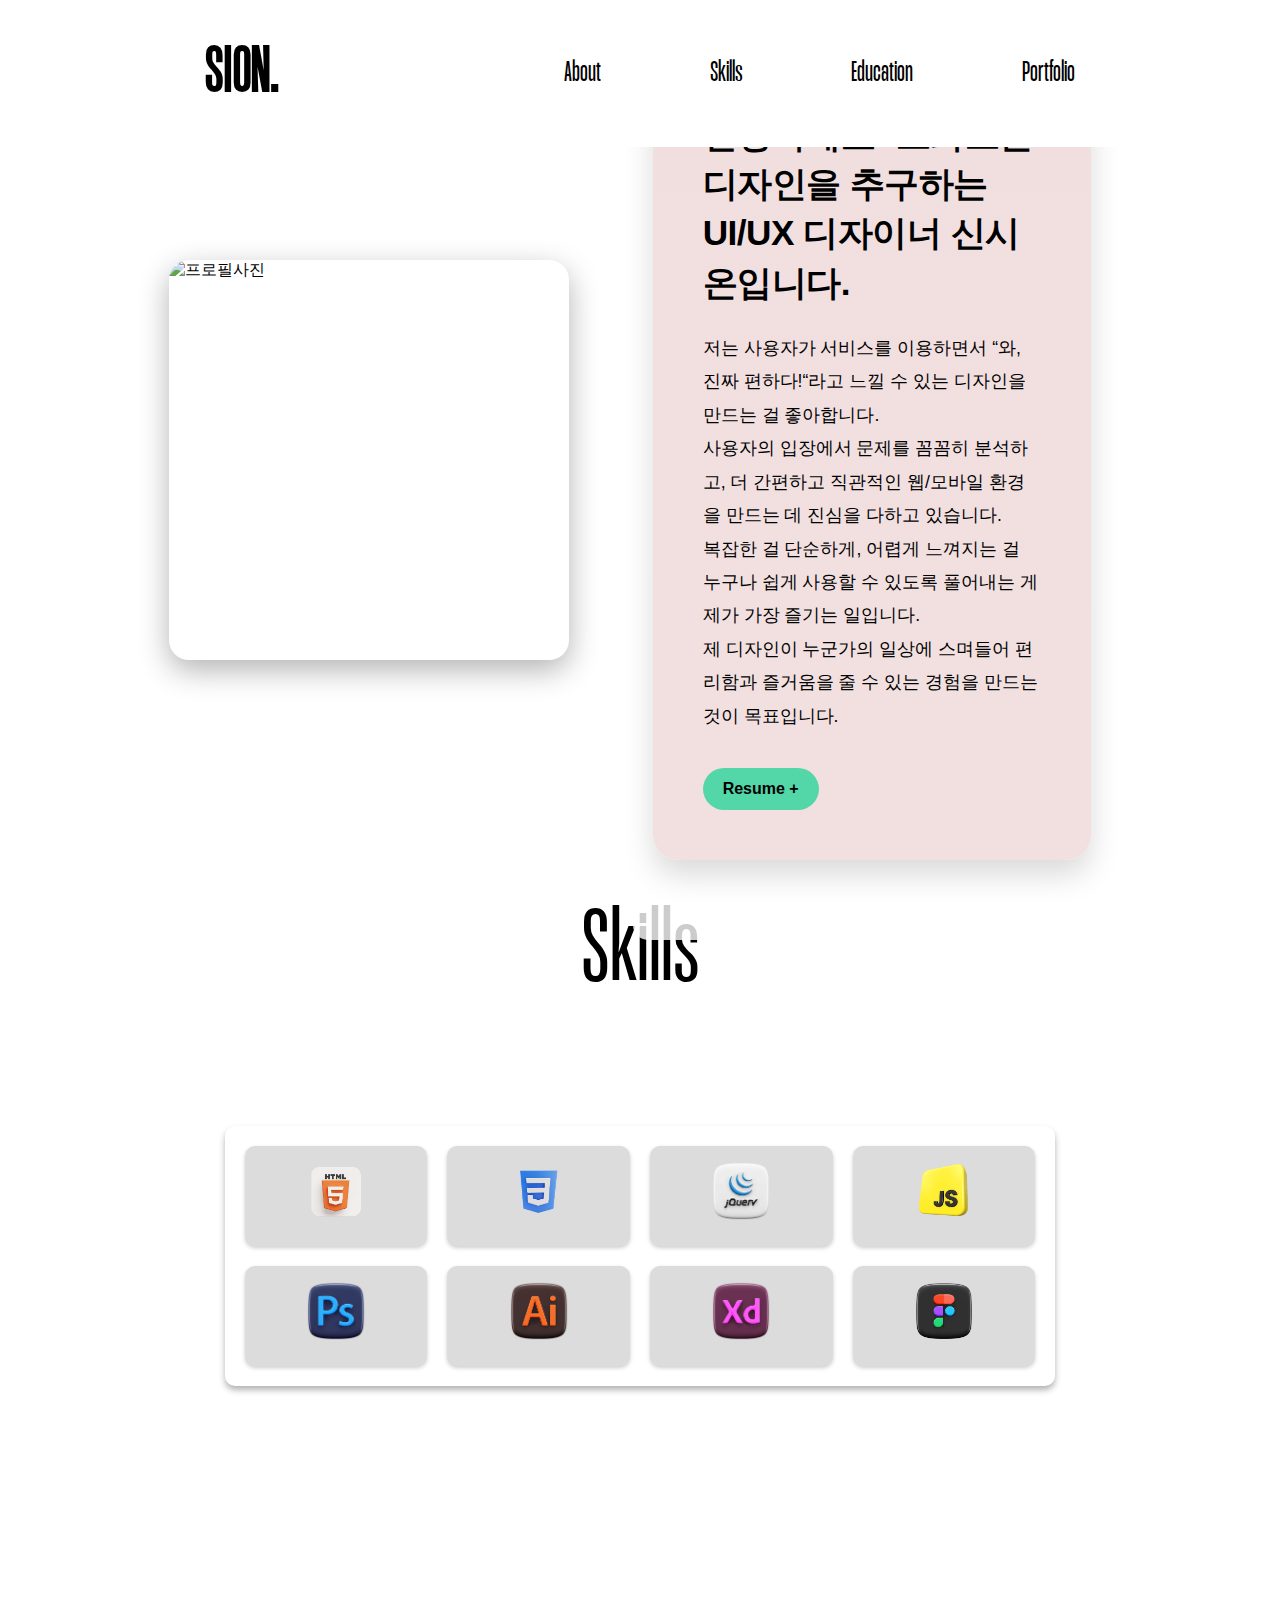
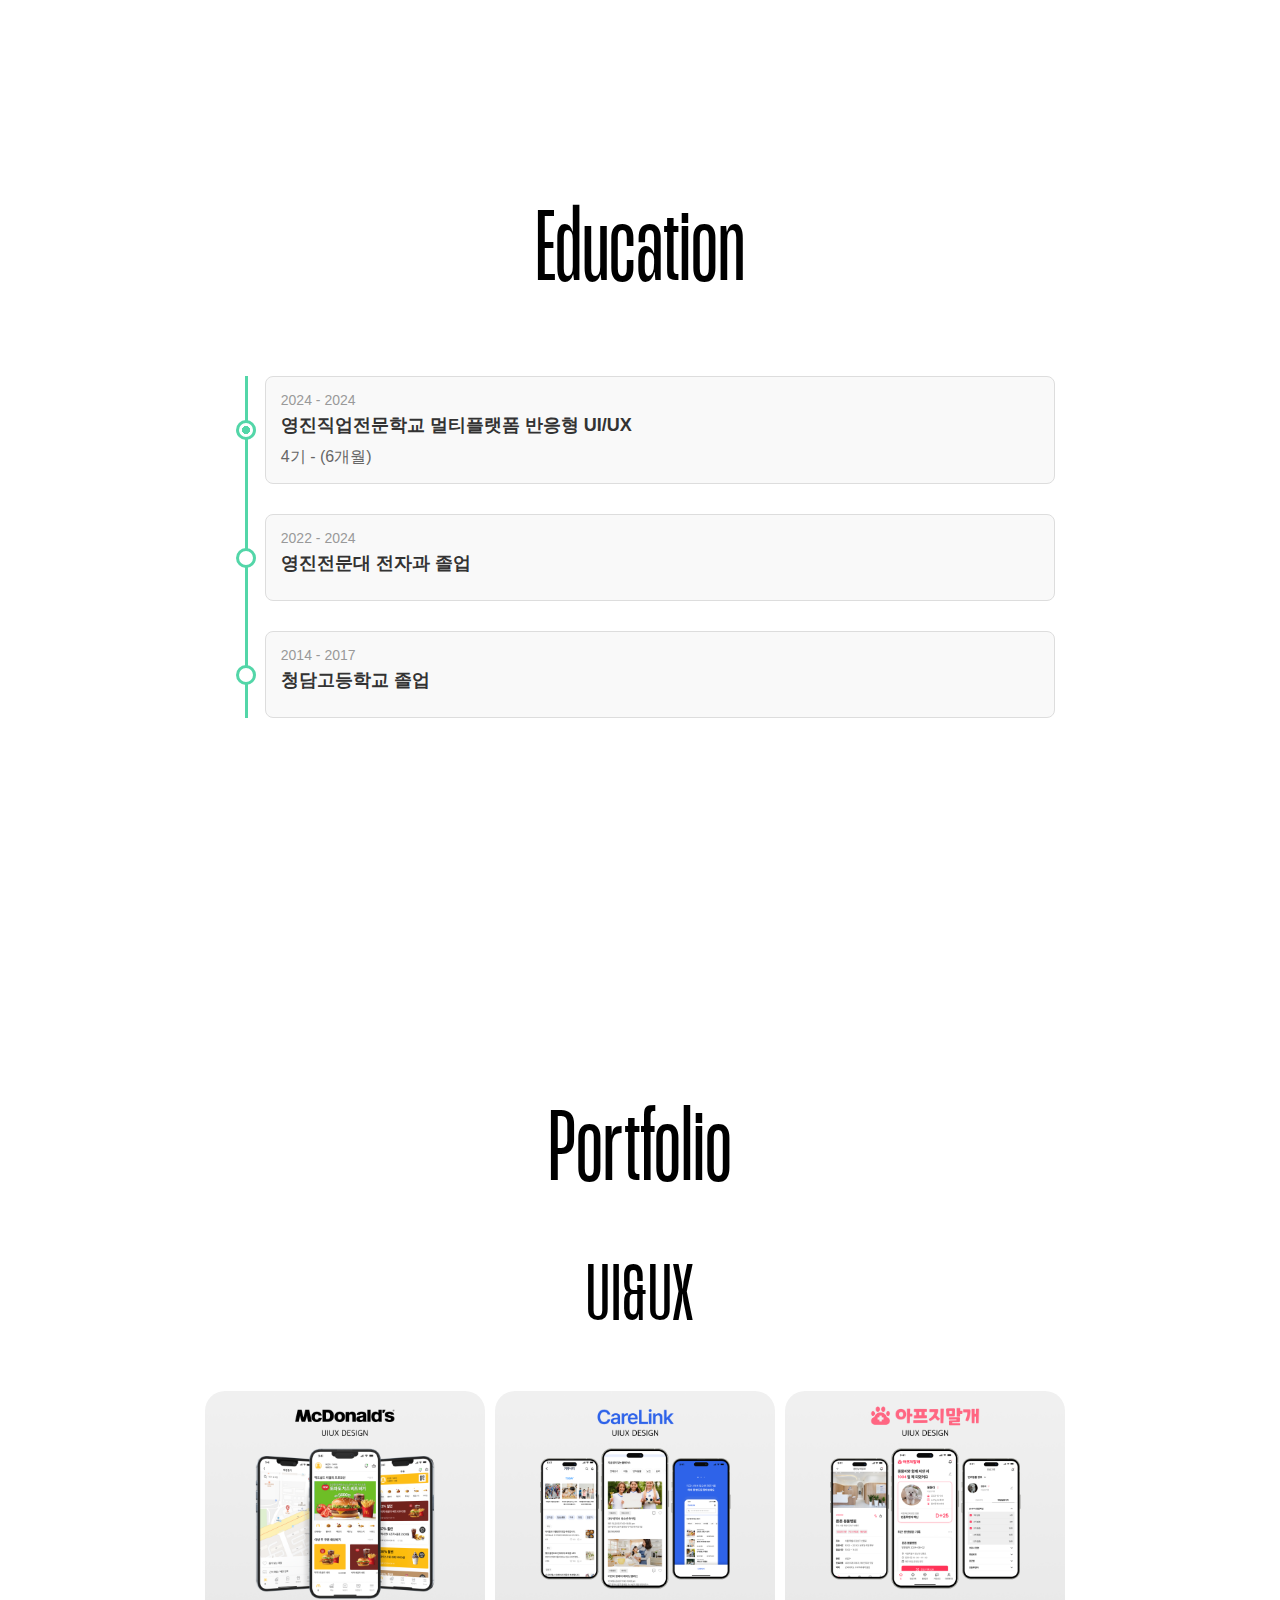
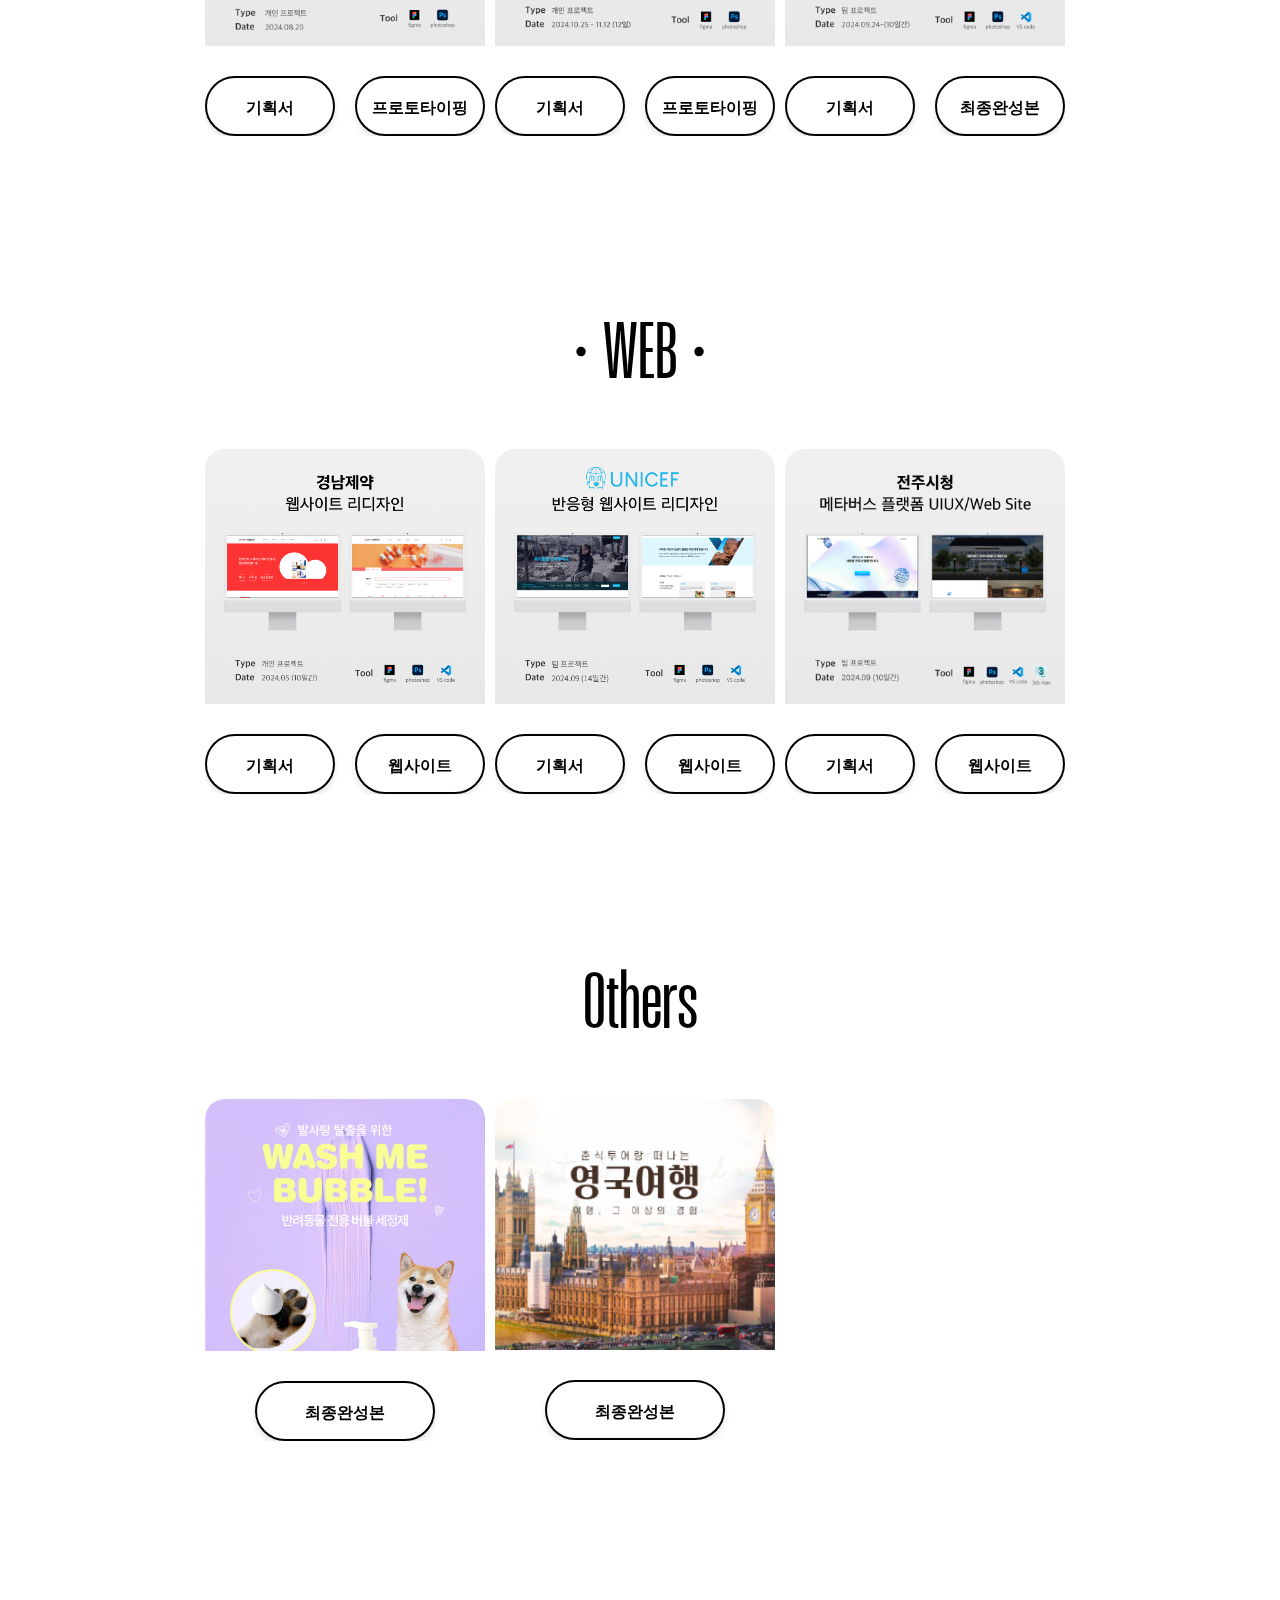
==== commit c25f6094: "Add files via upload" ====
--- a/index.html
+++ b/index.html
@@ -1,51 +1,57 @@
 <!DOCTYPE html>
 <html lang="en">
-
-<head>
-  <meta charset="UTF-8" />
-  <meta name="viewport" content="width=device-width, initial-scale=1.0" />
-  <title>신시온포트폴리오</title>
-  <link rel="shortcut icon" href="./assets/imgs/paviicon.png" type="image/x-icon" />
-
-  <!-- css -->
-  <link rel="stylesheet" href="./assets/css/common.css" />
-  <link rel="stylesheet" href="./assets/css/main.css" />
-  <link rel="stylesheet" href="./assets/css/reset.css" />
-  <link rel="stylesheet" href="./assets/css/sub.css" />
-  <link rel="stylesheet" href="./assets/css/owl.carousel.css" />
-  <link rel="stylesheet" href="./assets/css/timeline.css" />
-  <link rel="stylesheet" href="./assets/css/owl.theme.default.css" />
-  <link rel="stylesheet" href="./assets/css/intro.css">
-  <link rel="stylesheet" href="./assets/css/skills.css">
-  <script src="./assets/js/jquery-3.7.1.min.js"></script>
-  <script src="./assets/js/owl.carousel.min.js"></script>
-  <script src="./assets/js/common.js"></script>
-
-  <script src="http://fatlinesofcode.github.io/jquery.smoothwheel/src/jquery.smoothwheel.js"></script>
-
-  <script src="https://kit.fontawesome.com/02bc14eab4.js" crossorigin="anonymous"></script>
-</head>
-
-<body>
-  <!-- 로고 -->
-  <header>
-    <h1 class="logo">
-      SION.
-      <a href="./index.html"></a>
-    </h1>
-
-    <!-- 메뉴  -->
-    <nav class="menu">
-      <ul class="menu_list">
-        <li class="menu_about"><a href="#">About</a></li>
-        <li class="menu_skills"><a href="#">Skills</a></li>
-        <li class="menu_education"><a href="#">Education</a></li>
-        <li class="menu_works"><a href="#">Portfolio</a></li>
-      </ul>
-    </nav>
-  </header>
-  <main class="wrap">
-    <!-- <section class="section01">
+  <head>
+    <meta charset="UTF-8" />
+    <meta name="viewport" content="width=device-width, initial-scale=1.0" />
+    <title>신시온포트폴리오</title>
+    <link
+      rel="shortcut icon"
+      href="./assets/imgs/paviicon.png"
+      type="image/x-icon"
+    />
+
+    <!-- css -->
+    <link rel="stylesheet" href="./assets/css/common.css" />
+    <link rel="stylesheet" href="./assets/css/main.css" />
+    <link rel="stylesheet" href="./assets/css/reset.css" />
+    <link rel="stylesheet" href="./assets/css/sub.css" />
+    <link rel="stylesheet" href="./assets/css/owl.carousel.css" />
+    <link rel="stylesheet" href="./assets/css/timeline.css" />
+    <link rel="stylesheet" href="./assets/css/owl.theme.default.css" />
+    <link rel="stylesheet" href="./assets/css/intro.css" />
+    <link rel="stylesheet" href="./assets/css/skills.css" />
+    <script src="./assets/js/jquery-3.7.1.min.js"></script>
+    <script src="./assets/js/owl.carousel.min.js"></script>
+    <script src="./assets/js/common.js"></script>
+
+    <script src="http://fatlinesofcode.github.io/jquery.smoothwheel/src/jquery.smoothwheel.js"></script>
+
+    <script
+      src="https://kit.fontawesome.com/02bc14eab4.js"
+      crossorigin="anonymous"
+    ></script>
+  </head>
+
+  <body>
+    <!-- 로고 -->
+    <header>
+      <h1 class="logo">
+        SION.
+        <a href="./index.html"></a>
+      </h1>
+
+      <!-- 메뉴  -->
+      <nav class="menu">
+        <ul class="menu_list">
+          <li class="menu_about"><a href="#">About</a></li>
+          <li class="menu_skills"><a href="#">Skills</a></li>
+          <li class="menu_education"><a href="#">Education</a></li>
+          <li class="menu_works"><a href="#">Portfolio</a></li>
+        </ul>
+      </nav>
+    </header>
+    <main class="wrap">
+      <!-- <section class="section01">
       <div class="container">
         <div class="section01_inner">
           <div class="title01">
@@ -62,84 +68,100 @@
         </div>
       </div>
     </section> -->
-    <section class="section02">
-      <div class="intro-container">
-        <div class="section02_inner">
-          <div class="section02_img">
-            <img src="./assets/imgs/pro-img1.jpg" alt="프로필사진">
-          </div>
-          <div class="section02_text">
-            <div class="intro-section">
-              <div class="intro-content">
-                  <h1>안녕하세요! 저는 창의적인 문제 해결과 <br>세밀한 사용자 경험을 설계하는 UI/UX 디자이너 신시온입니다.</h1>
+      <section class="section02">
+        <div class="intro-container">
+          <div class="section02_inner">
+            <div class="section02_img">
+              <img src="./assets/imgs/pro-img1.jpg" alt="프로필사진" />
+            </div>
+            <div class="section02_text">
+              <div class="intro-section">
+                <div class="intro-content">
+                  <h1>
+                    안녕하세요! 조화로운 디자인을 추구하는 UI/UX 디자이너
+                    신시온입니다.
+                  </h1>
                   <p>
-                    "디자인, 그 이상의 경험을 창조합니다." / 이 부분은 너의 슬로건으로
+                    저는 사용자가 서비스를 이용하면서 “와, 진짜 편하다!“라고
+                    느낄 수 있는 디자인을 만드는 걸 좋아합니다. <br />사용자의
+                    입장에서 문제를 꼼꼼히 분석하고, 더 간편하고 직관적인
+                    웹/모바일 환경을 만드는 데 진심을 다하고 있습니다.<br />
+                    복잡한 걸 단순하게, 어렵게 느껴지는 걸 누구나 쉽게 사용할 수
+                    있도록 풀어내는 게 제가 가장 즐기는 일입니다. <br />제
+                    디자인이 누군가의 일상에 스며들어 편리함과 즐거움을 줄 수
+                    있는 경험을 만드는 것이 목표입니다.
                   </p>
-                  <p>
-                    이름 : 신시온<br>
-                    생년월일 : 1998.10.09<br>
-                    직업 : UXUI Designer & Web Publisher<br>
-                    E-mail : wpaj2457@naver.com<br><br>
-                    ③ 전문성 및 강점<br>
-                    자신이 어떤 문제를 해결할 수 있는지, 혹은 어떤 기술/경험이 있는지 요약<br><br>
-                    ④ 목표 및 열정(혹은 포부)<br>
-                    자신의 열정과 비전, 목표 혹은 포부 간단히 언급<br>
-                  </p>
-                  <a href="#" class="more-button">More +</a>
-              </div>
-          </div>
-          </div>
-        </div>
-      </div>
-    </section>
-    <section class="section05">
-      <div class="container">
-        <div class="section05_inner">
-          <h2>Skills</h2>
-          <div class="content">
-            <div class="tools-section">
-              <ul class="tools-list">
-                  <li class="tool-item">
-                      <img src="./assets/imgs/section02_icon1.png" alt="Figma">
-                  </li>
-                  <li class="tool-item">
-                      <img src="./assets/imgs/section02_icon2.png" alt="Adobe XD">
-                  </li>
-                  <li class="tool-item">
-                      <img src="./assets/imgs/section02_icon3.png" alt="Photoshop">
-                  </li>
-                  <li class="tool-item">
-                      <img src="./assets/imgs/section02_icon4.png" alt="Illustrator">
-                  </li>
-                  <li class="tool-item">
-                      <img src="./assets/imgs/section02_icon5.png" alt="HTML5">
-                  </li>
-                  <li class="tool-item">
-                      <img src="./assets/imgs/section02_icon6.png" alt="CSS">
-                  </li>
-                  <li class="tool-item">
-                      <img src="./assets/imgs/section02_icon7.png" alt="jQuery">
-                  </li>
-                  <li class="tool-item">
-                      <img src="./assets/imgs/section02_icon8.png" alt="JavaScript">
-                  </li>
-              </ul>
-          </div>
-        </div>
-        </div>
-      </div>
-    </section>
-    <!-- section04 Education -->
-    <section class="section04">
-      <div class="container">
-        <div class="section04_inner">
-          <h2>Education</h2>
-          <div class="content">
-            <div class="timeline">
+                  <a
+                    href="https://drive.google.com/file/d/1MF014nUbnxxZimQYAoa4mmfccfWwdlrQ/view?usp=sharing"
+                    class="more-button"
+                    >Resume +</a
+                  >
+                </div>
+              </div>
+            </div>
+          </div>
+        </div>
+      </section>
+      <section class="section05">
+        <div class="container">
+          <div class="section05_inner">
+            <h2>Skills</h2>
+            <div class="content">
+              <div class="tools-section">
+                <ul class="tools-list">
+                  <li class="tool-item">
+                    <img src="./assets/imgs/section02_icon1.png" alt="Figma" />
+                  </li>
+                  <li class="tool-item">
+                    <img
+                      src="./assets/imgs/section02_icon2.png"
+                      alt="Adobe XD"
+                    />
+                  </li>
+                  <li class="tool-item">
+                    <img
+                      src="./assets/imgs/section02_icon3.png"
+                      alt="Photoshop"
+                    />
+                  </li>
+                  <li class="tool-item">
+                    <img
+                      src="./assets/imgs/section02_icon4.png"
+                      alt="Illustrator"
+                    />
+                  </li>
+                  <li class="tool-item">
+                    <img src="./assets/imgs/section02_icon5.png" alt="HTML5" />
+                  </li>
+                  <li class="tool-item">
+                    <img src="./assets/imgs/section02_icon6.png" alt="CSS" />
+                  </li>
+                  <li class="tool-item">
+                    <img src="./assets/imgs/section02_icon7.png" alt="jQuery" />
+                  </li>
+                  <li class="tool-item">
+                    <img
+                      src="./assets/imgs/section02_icon8.png"
+                      alt="JavaScript"
+                    />
+                  </li>
+                </ul>
+              </div>
+            </div>
+          </div>
+        </div>
+      </section>
+      <!-- section04 Education -->
+      <section class="section04">
+        <div class="container">
+          <div class="section04_inner">
+            <h2>Education</h2>
+            <div class="content">
+              <div class="timeline">
                 <div class="timeline-item">
-                  <span>2020.05 - 2021.12</span>
+                  <span>2024 - 2024</span>
                   <h3>영진직업전문학교 멀티플랫폼 반응형 UI/UX</h3>
-                  <p>웹디자인 개발 (4기) - (6개월)</p>
+                  <p>4기 - (6개월)</p>
                 </div>
                 <div class="timeline-item">
                   <span>2022 - 2024</span>
@@ -149,147 +171,192 @@
                   <span>2014 - 2017</span>
                   <h3>청담고등학교 졸업</h3>
                 </div>
-            </div>
-        </div>
-        </div>
-      </div>
-    </section>
-    <!-- section03 Portfolio -->
-    <section class="section03">
-      <div class="container">
-        <div class="section03_inner">
-          <h2>Portfolio</h2>
-          <div class="section03_text">
-            <div class="left_text">
-              <h3>UI&UX</h3>
-            </div>
-          </div>
-          <div class="section03_img owl-carousel">
-
-            <div class="img-wrap">
-             <img src="./assets/imgs/mcdonalds.png" alt="표지" />
-              <div class="btn-wrap">
-                <div class="port-btn">
-                  <a href="https://www.figma.com/design/Nhd9z6xbaI7ZNLCTsNeNiz/%EC%8B%A0%EC%8B%9C%EC%98%A8_%EB%A7%A5%EB%8F%84%EB%82%A0%EB%93%9C?node-id=323-2177&t=DrASF03DegvXDNqu-1"><p>프로토타입</p></a>
-                </div>
-
-              </div>
-            </div>
-
-            <div class="img-wrap">
-              <a href="#"><img src="./assets/imgs/care.png" alt="표지" /></a>
-              <div class="btn-wrap">
-                <div class="port-btn">
-                  <a href="https://www.figma.com/design/ErKS8cfdoJvqy3ezDD1miP/%EC%BC%80%EC%96%B4%EB%A7%81%ED%81%AC---%EA%B0%9C%EC%9D%B8%ED%8F%AC%ED%8A%B8%ED%8F%B4%EB%A6%AC%EC%98%A4?node-id=12-38&t=9GfgeULmmVo31WJL-1"><p>프로토타입</p></a>
-                </div>
-
-              </div>
-            </div>
-            <div class="img-wrap">
-              <a href="#"><img src="./assets/imgs/dogapp.png" alt="표지" /></a>
-              <div class="btn-wrap">
-                <div class="port-btn">
-                  <a href="https://www.figma.com/design/mcHXWcHNv7AIjDoShmSF7r/%E1%84%91%E1%85%A6%E1%86%BA-%E1%84%8B%E1%85%A5%E1%84%91%E1%85%B3%E1%86%AF%E1%84%85%E1%85%B5%E1%84%8F%E1%85%A6%E1%84%8B%E1%85%B5%E1%84%89%E1%85%A7%E1%86%AB?node-id=0-1&t=S8AqjtsCYvFXF1Wa-1"><p>프로토타입</p></a>
-                </div>
-                <div class="port-btn">
-                  <p>최종완성본</p>
-                </div>
-              </div>
-            </div>
-
-          </div>
-        </div>
-      </div>
-      <div class="container">
-        <div class="section03_inner">
-          <div class="section03_text">
-            <div class="left_text">
-              <h3>WEB ∙ UIUX</h3>
-            </div>
-          </div>
-          <div class="section03_img owl-carousel">
-            <div class="img-wrap">
-              <a href="#"><img src="./assets/imgs/webport1.png" alt="표지" /></a>
-              <div class="btn-wrap">
-                <div class="port-btn">
-                  <a href="https://www.figma.com/design/TtcZRmrMlGdDawvLU6VLFK/%E1%84%80%E1%85%A7%E1%86%BC%E1%84%82%E1%85%A1%E1%86%B7%E1%84%8C%E1%85%A6%E1%84%8B%E1%85%A3%E1%86%A8-%E1%84%85%E1%85%B5%E1%84%83%E1%85%B5%E1%84%8C%E1%85%A1%E1%84%8B%E1%85%B5%E1%86%AB?node-id=0-1&t=BTOo6YKJQTgTHyHI-1"><p>프로토타입</p></a>
-                </div>
-                <div class="port-btn">
-                  <a href="https://project-web-nam.netlify.app/" target="_blank">
-                    <p>최종완성본</p></a>
-                </div>
-              </div>
-            </div>
-            <div class="img-wrap">
-              <a href="#"><img src="./assets/imgs/pro-web.png" alt="표지" /></a>
-              <div class="btn-wrap">
-                <div class="port-btn">
-                  <a href="https://www.figma.com/design/48EkrFHxO9p8HC6RFcgjhP/%E1%84%8B%E1%85%B2%E1%84%82%E1%85%B5%E1%84%89%E1%85%A6%E1%84%91%E1%85%B3-%E1%84%85%E1%85%B5%E1%84%83%E1%85%B5%E1%84%8C%E1%85%A1%E1%84%8B%E1%85%B5%E1%86%AB?node-id=0-1&t=KNpFm9e8UmwTTLcW-1"><p>프로토타입</p></a>
-                </div>
-                <div class="port-btn">
-                  <a href="https://heroic-shortbread-6b5021.netlify.app/" target="_blank">
-                  <p>최종완성본</p></a>
-                </div>
-              </div>
-            </div>
-            <div class="img-wrap">
-              <a href="#"><img src="./assets/imgs/metaweb.png" alt="표지" /></a>
-              <div class="btn-wrap">
-                <div class="port-btn">
-                  <a href="https://www.figma.com/design/pdIPrTDQ5OoczdQgPl8xRj/%E1%84%8C%E1%85%A5%E1%86%AB%E1%84%8C%E1%85%AE%E1%84%86%E1%85%A6%E1%84%90%E1%85%A1%E1%84%89%E1%85%B5%E1%84%90%E1%85%B5?node-id=0-1&t=zxS0EJ8cTmjMFeZG-1"><p>프로토타입</p></a>
-                </div>
-                <div class="port-btn">
-                  <a href="https://jeonju-city.netlify.app/" target="_blank">
-                  <p>최종완성본</p></a>
-                </div>
-              </div>
-            </div>
-          </div>
-        </div>
-      </div>
-      <div class="container">
-        <div class="section03_inner">
-          <div class="section03_text">
-            <div class="left_text">
-              <h3>Others</h3>
-              <a href="#"><small>scroll to the right</small></a>
-            </div>
-          </div>
-          <div class="section03_img owl-carousel">
-            <div class="img-wrap">
-              <a href="#"><img src="./assets/imgs/dogpaws.png" alt="표지" /></a>
-              <div class="btn-wrap">
-                
-                <div class="port-btn">
-                  <a href="https://jeonju-city.netlify.app/" target="_blank">
-                  <p>최종완성본</p></a>
-                </div>
-              </div>
-            </div>
-            <div class="img-wrap">
-              <a href="#"><img src="./assets/imgs/uk.png" alt="표지" /></a>
-              <div class="btn-wrap">
-
-                <div class="port-btn">
-                  <a href="https://jeonju-city.netlify.app/" target="_blank">
-                  <p>최종완성본</p></a>
-                </div>
-              </div>
-            </div>
-
-          </div>
-        </div>
-      </div>
-    </section>
-  </main>
-  <!-- Scroll to Top Button -->
-  <div id="scrollToTop" class="scroll-to-top">
-    <i class="fas fa-arrow-up"></i>
-  </div>
-
-  <!-- Existing script tags -->
-  <script src="https://kit.fontawesome.com/02bc14eab4.js" crossorigin="anonymous"></script>
-  <script src="./assets/js/common.js"></script>
-</body>
-
-</html>+              </div>
+            </div>
+          </div>
+        </div>
+      </section>
+      <!-- section03 Portfolio -->
+      <section class="section03">
+        <div class="container">
+          <div class="section03_inner">
+            <h2>Portfolio</h2>
+            <div class="section03_text">
+              <div class="left_text">
+                <h3>UI&UX</h3>
+              </div>
+            </div>
+            <div class="section03_img owl-carousel">
+              <div class="img-wrap">
+                <img src="./assets/imgs/mcdonalds.png" alt="표지" />
+                <div class="btn-wrap">
+                  <div class="port-btn">
+                    <a
+                      href="https://drive.google.com/file/d/15gqM0bWCXYMSURF32b49REfDDopVr6TD/view?usp=sharing"
+                      ><p>기획서</p></a
+                    >
+                  </div>
+                  <div class="port-btn">
+                    <a
+                      href="https://www.figma.com/proto/Nhd9z6xbaI7ZNLCTsNeNiz/%EC%8B%A0%EC%8B%9C%EC%98%A8_%EB%A7%A5%EB%8F%84%EB%82%A0%EB%93%9C?page-id=188%3A374&node-id=241-466&viewport=-54%2C268%2C0.3&t=NEbXGlveqFwm7vY9-1&scaling=scale-down&content-scaling=fixed&starting-point-node-id=241%3A692"
+                      ><p>프로토타이핑</p></a
+                    >
+                  </div>
+                </div>
+              </div>
+
+              <div class="img-wrap">
+                <a href="#"><img src="./assets/imgs/care.png" alt="표지" /></a>
+                <div class="btn-wrap">
+                  <div class="port-btn">
+                    <a
+                      href="https://drive.google.com/file/d/1NJn3fj879pE2XixZsgYLzDFepfp3-XJ9/view?usp=sharing"
+                      ><p>기획서</p></a
+                    >
+                  </div>
+                  <div class="port-btn">
+                    <a
+                      href="                   https://www.figma.com/proto/ErKS8cfdoJvqy3ezDD1miP/%EC%BC%80%EC%96%B4%EB%A7%81%ED%81%AC---%EA%B0%9C%EC%9D%B8%ED%8F%AC%ED%8A%B8%ED%8F%B4%EB%A6%AC%EC%98%A4?page-id=0%3A1&node-id=212-2775&viewport=-3113%2C412%2C0.94&t=zXhSJ5pMsQcX5mKl-1&scaling=scale-down&content-scaling=fixed&starting-point-node-id=1%3A6&show-proto-sidebar=1 "
+                      ><p>프로토타이핑</p></a
+                    >
+                  </div>
+                </div>
+              </div>
+              <div class="img-wrap">
+                <a href="#"
+                  ><img src="./assets/imgs/dogapp.png" alt="표지"
+                /></a>
+                <div class="btn-wrap">
+                  <div class="port-btn">
+                    <a
+                      href="https://drive.google.com/file/d/14Xs2Fmd8y26iqgL4LP-CRw-bau57Z4Lc/view?usp=sharing"
+                      ><p>기획서</p></a
+                    >
+                  </div>
+                  <div class="port-btn">
+                    <p>최종완성본</p>
+                  </div>
+                </div>
+              </div>
+            </div>
+          </div>
+        </div>
+        <div class="container">
+          <div class="section03_inner">
+            <div class="section03_text">
+              <div class="left_text">
+                <h3>∙ WEB ∙</h3>
+              </div>
+            </div>
+            <div class="section03_img owl-carousel">
+              <div class="img-wrap">
+                <a href="#"
+                  ><img src="./assets/imgs/webport1.png" alt="표지"
+                /></a>
+                <div class="btn-wrap">
+                  <div class="port-btn">
+                    <a
+                      href="https://www.figma.com/design/TtcZRmrMlGdDawvLU6VLFK/%E1%84%80%E1%85%A7%E1%86%BC%E1%84%82%E1%85%A1%E1%86%B7%E1%84%8C%E1%85%A6%E1%84%8B%E1%85%A3%E1%86%A8-%E1%84%85%E1%85%B5%E1%84%83%E1%85%B5%E1%84%8C%E1%85%A1%E1%84%8B%E1%85%B5%E1%86%AB?node-id=0-1&t=BTOo6YKJQTgTHyHI-1"
+                      ><p>기획서</p></a
+                    >
+                  </div>
+                  <div class="port-btn">
+                    <a
+                      href=" https://project-web-nam.netlify.app/"
+                      target="_blank"
+                    >
+                      <p>웹사이트</p></a
+                    >
+                  </div>
+                </div>
+              </div>
+              <div class="img-wrap">
+                <a href="#"
+                  ><img src="./assets/imgs/pro-web.png" alt="표지"
+                /></a>
+                <div class="btn-wrap">
+                  <div class="port-btn">
+                    <a
+                      href="https://drive.google.com/file/d/1_PhhVzW4wWFeOKuPKKAl6QJQa-2UCHuc/view?usp=sharing"
+                      ><p>기획서</p></a
+                    >
+                  </div>
+                  <div class="port-btn">
+                    <a
+                      href="https://heroic-shortbread-6b5021.netlify.app/"
+                      target="_blank"
+                    >
+                      <p>웹사이트</p></a
+                    >
+                  </div>
+                </div>
+              </div>
+              <div class="img-wrap">
+                <a href="#"
+                  ><img src="./assets/imgs/metaweb.png" alt="표지"
+                /></a>
+                <div class="btn-wrap">
+                  <div class="port-btn">
+                    <a
+                      href="https://www.figma.com/design/pdIPrTDQ5OoczdQgPl8xRj/%E1%84%8C%E1%85%A5%E1%86%AB%E1%84%8C%E1%85%AE%E1%84%86%E1%85%A6%E1%84%90%E1%85%A1%E1%84%89%E1%85%B5%E1%84%90%E1%85%B5?node-id=0-1&t=zxS0EJ8cTmjMFeZG-1"
+                      ><p>기획서</p></a
+                    >
+                  </div>
+                  <div class="port-btn">
+                    <a href="https://jeonju-city.netlify.app/" target="_blank">
+                      <p>웹사이트</p></a
+                    >
+                  </div>
+                </div>
+              </div>
+            </div>
+          </div>
+        </div>
+        <div class="container">
+          <div class="section03_inner">
+            <div class="section03_text">
+              <div class="left_text">
+                <h3>Others</h3>
+              </div>
+            </div>
+            <div class="section03_img owl-carousel">
+              <div class="img-wrap">
+                <a href="#"
+                  ><img src="./assets/imgs/dogpaws.png" alt="표지"
+                /></a>
+                <div class="btn-wrap">
+                  <div class="port-btn">
+                    <a href="https://jeonju-city.netlify.app/" target="_blank">
+                      <p>최종완성본</p></a
+                    >
+                  </div>
+                </div>
+              </div>
+              <div class="img-wrap">
+                <a href="#"><img src="./assets/imgs/uk.png" alt="표지" /></a>
+                <div class="btn-wrap">
+                  <div class="port-btn">
+                    <a href="https://jeonju-city.netlify.app/" target="_blank">
+                      <p>최종완성본</p></a
+                    >
+                  </div>
+                </div>
+              </div>
+            </div>
+          </div>
+        </div>
+      </section>
+    </main>
+    <!-- Scroll to Top Button -->
+    <div id="scrollToTop" class="scroll-to-top">
+      <i class="fas fa-arrow-up"></i>
+    </div>
+
+    <!-- Existing script tags -->
+    <script
+      src="https://kit.fontawesome.com/02bc14eab4.js"
+      crossorigin="anonymous"
+    ></script>
+    <script src="./assets/js/common.js"></script>
+  </body>
+</html>
--- a/assets/css/main.css
+++ b/assets/css/main.css
@@ -9,7 +9,7 @@
 body {
   background-color: var(--white);
   color: var(--black);
-  font-family: 'Pretendard-Regular', sans-serif;
+  font-family: "Pretendard-Regular", sans-serif;
   font-size: 16px;
 }
 
@@ -28,6 +28,7 @@
 .container {
   padding: 0 12.8rem;
   margin: 0 auto;
+  margin-bottom: 120px;
 }
 
 header {
@@ -389,10 +390,9 @@
   border-radius: 20px;
 }
 
-
 .section03_img .img-wrap .btn-wrap {
   display: flex;
-  gap: 50px;
+  gap: 20px;
   justify-content: center;
 }
 .section03_img .img-wrap .btn-wrap .port-btn {
@@ -412,6 +412,7 @@
   box-shadow: 0 4px 6px rgba(0, 0, 0, 0.1);
 }
 
+
 .btn-wrap .port-btn:hover {
   background-color: rgb(212, 120, 119);
   color: var(--black);
@@ -486,14 +487,12 @@
   box-shadow: 0 6px 8px rgba(0, 0, 0, 0.2);
 }
 
-
 .section04 {
   overflow: hidden;
   height: 100vh;
   background-color: var(--white);
   color: var(--black);
 }
-
 
 .section04_inner h2 {
   color: var(--black);
@@ -511,7 +510,6 @@
   color: var(--black);
 }
 
-
 .section05_inner h2 {
   color: var(--black);
   font-family: "MangoGrotesque-Regular";
@@ -522,24 +520,24 @@
 }
 
 header .menu .menu_list li a {
-    position: relative;
-    text-decoration: none;
-    color: var(--black);
-    transition: color 0.3s ease;
+  position: relative;
+  text-decoration: none;
+  color: var(--black);
+  transition: color 0.3s ease;
 }
 
 header .menu .menu_list li a::after {
-    content: '';
-    position: absolute;
-    width: 0;
-    height: 2px;
-    bottom: -5px;
-    left: 0;
-    background-color: var(--black);
-    transition: width 0.3s ease;
+  content: "";
+  position: absolute;
+  width: 0;
+  height: 2px;
+  bottom: -5px;
+  left: 0;
+  background-color: var(--black);
+  transition: width 0.3s ease;
 }
 
 header .menu .menu_list li a:hover::after,
 header .menu .menu_list li a.active::after {
-    width: 100%;
-}+  width: 100%;
+}
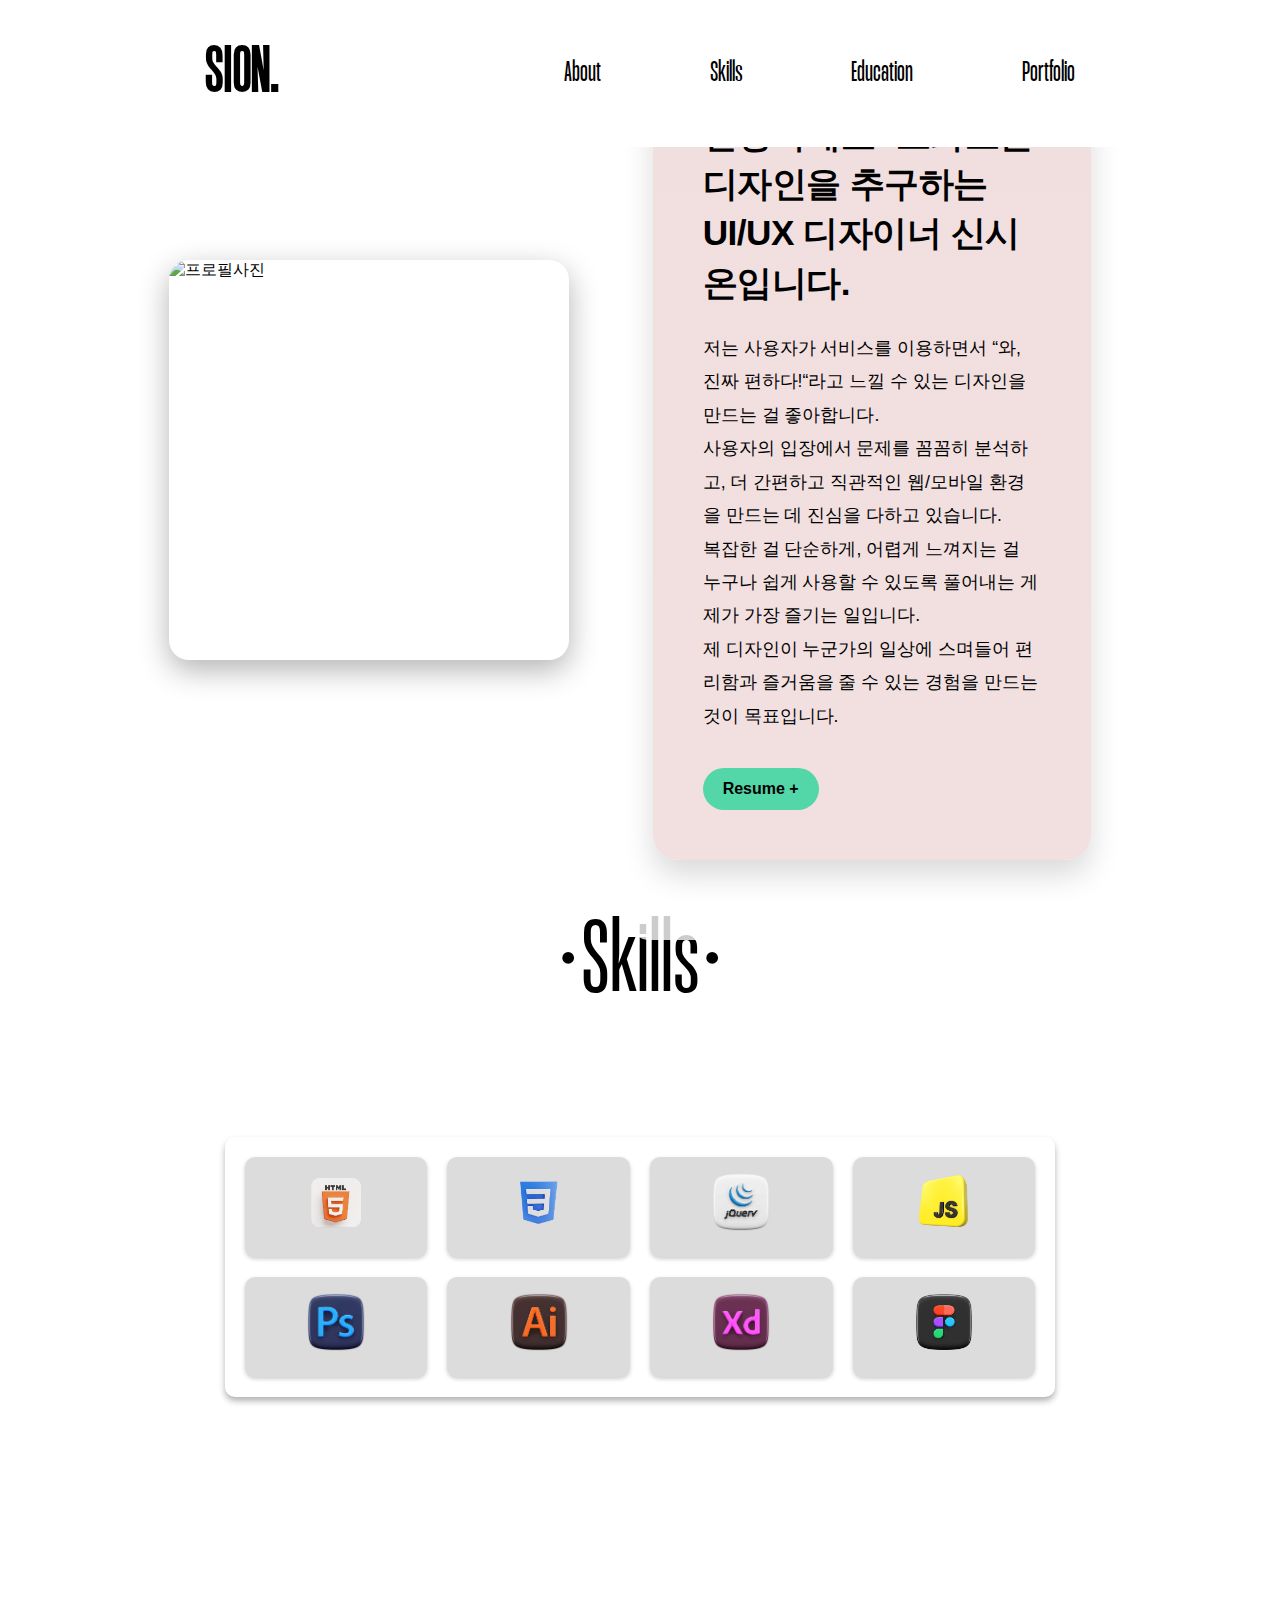
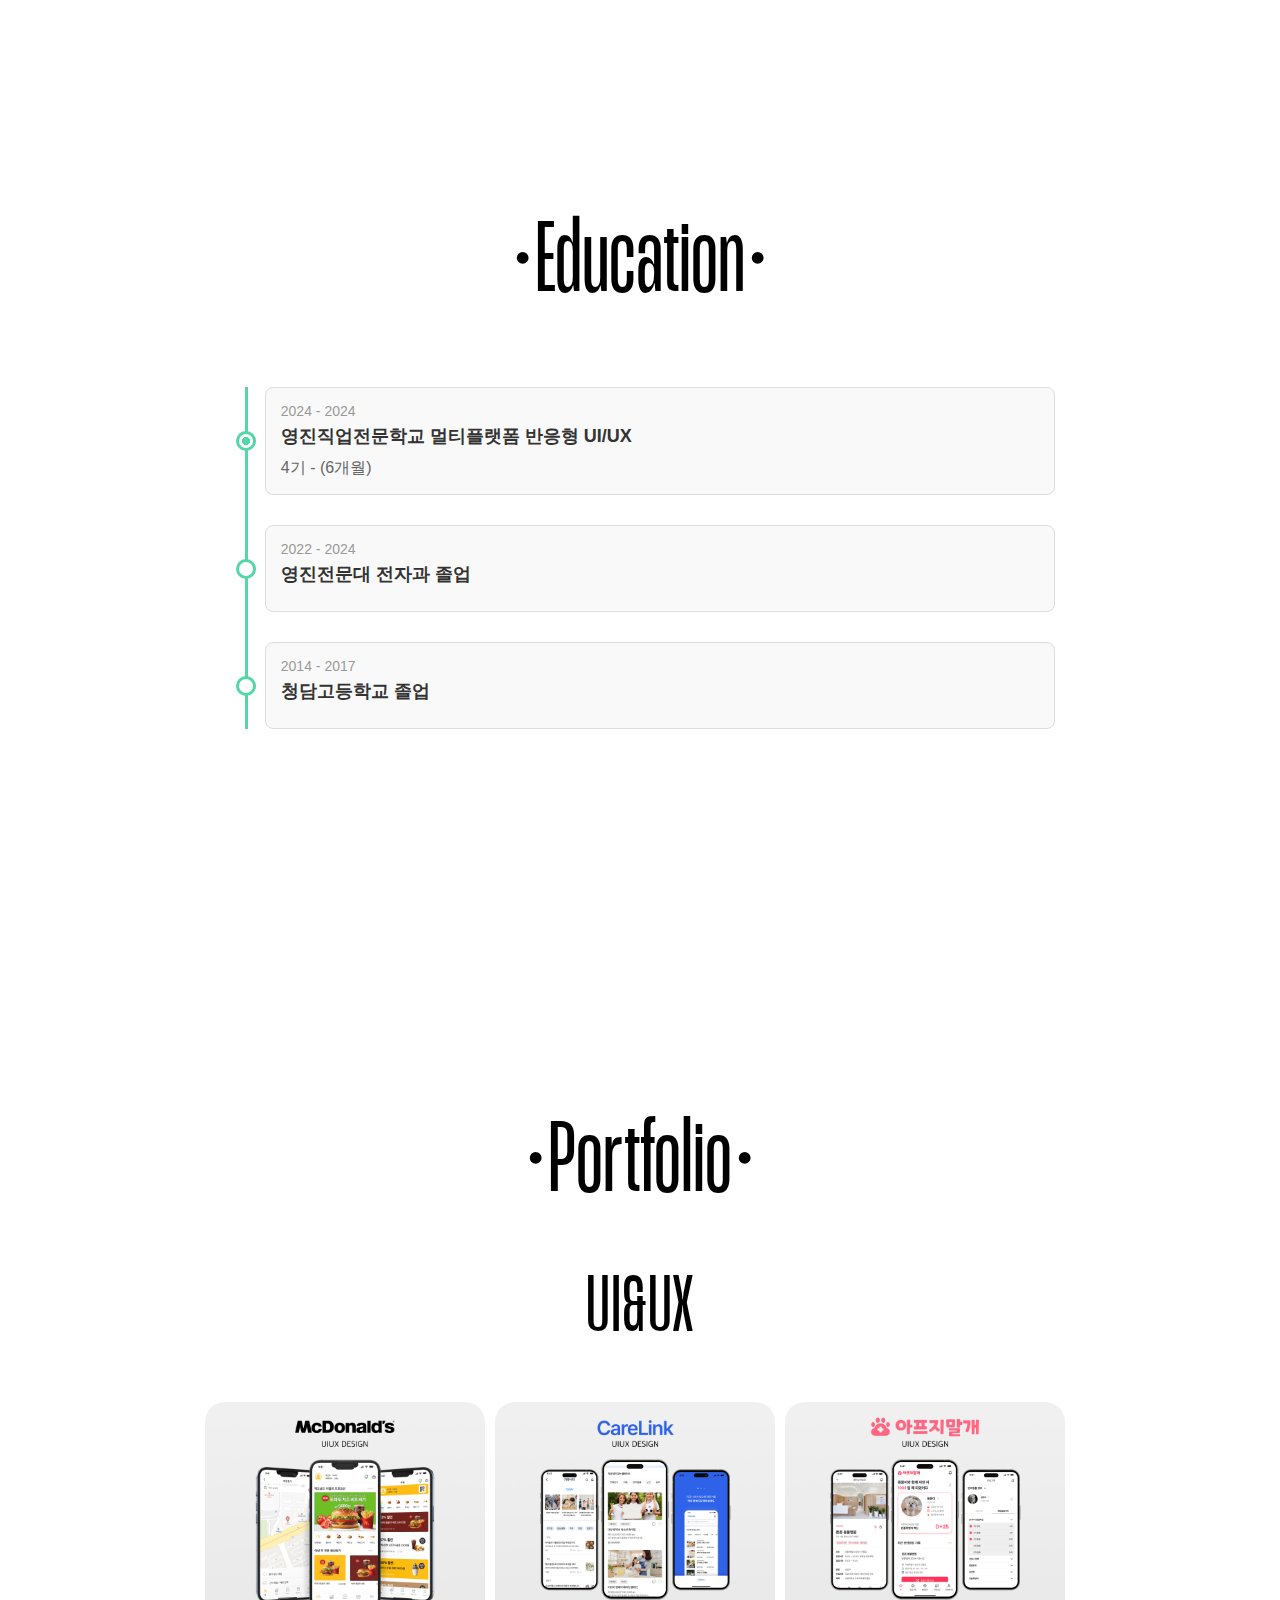
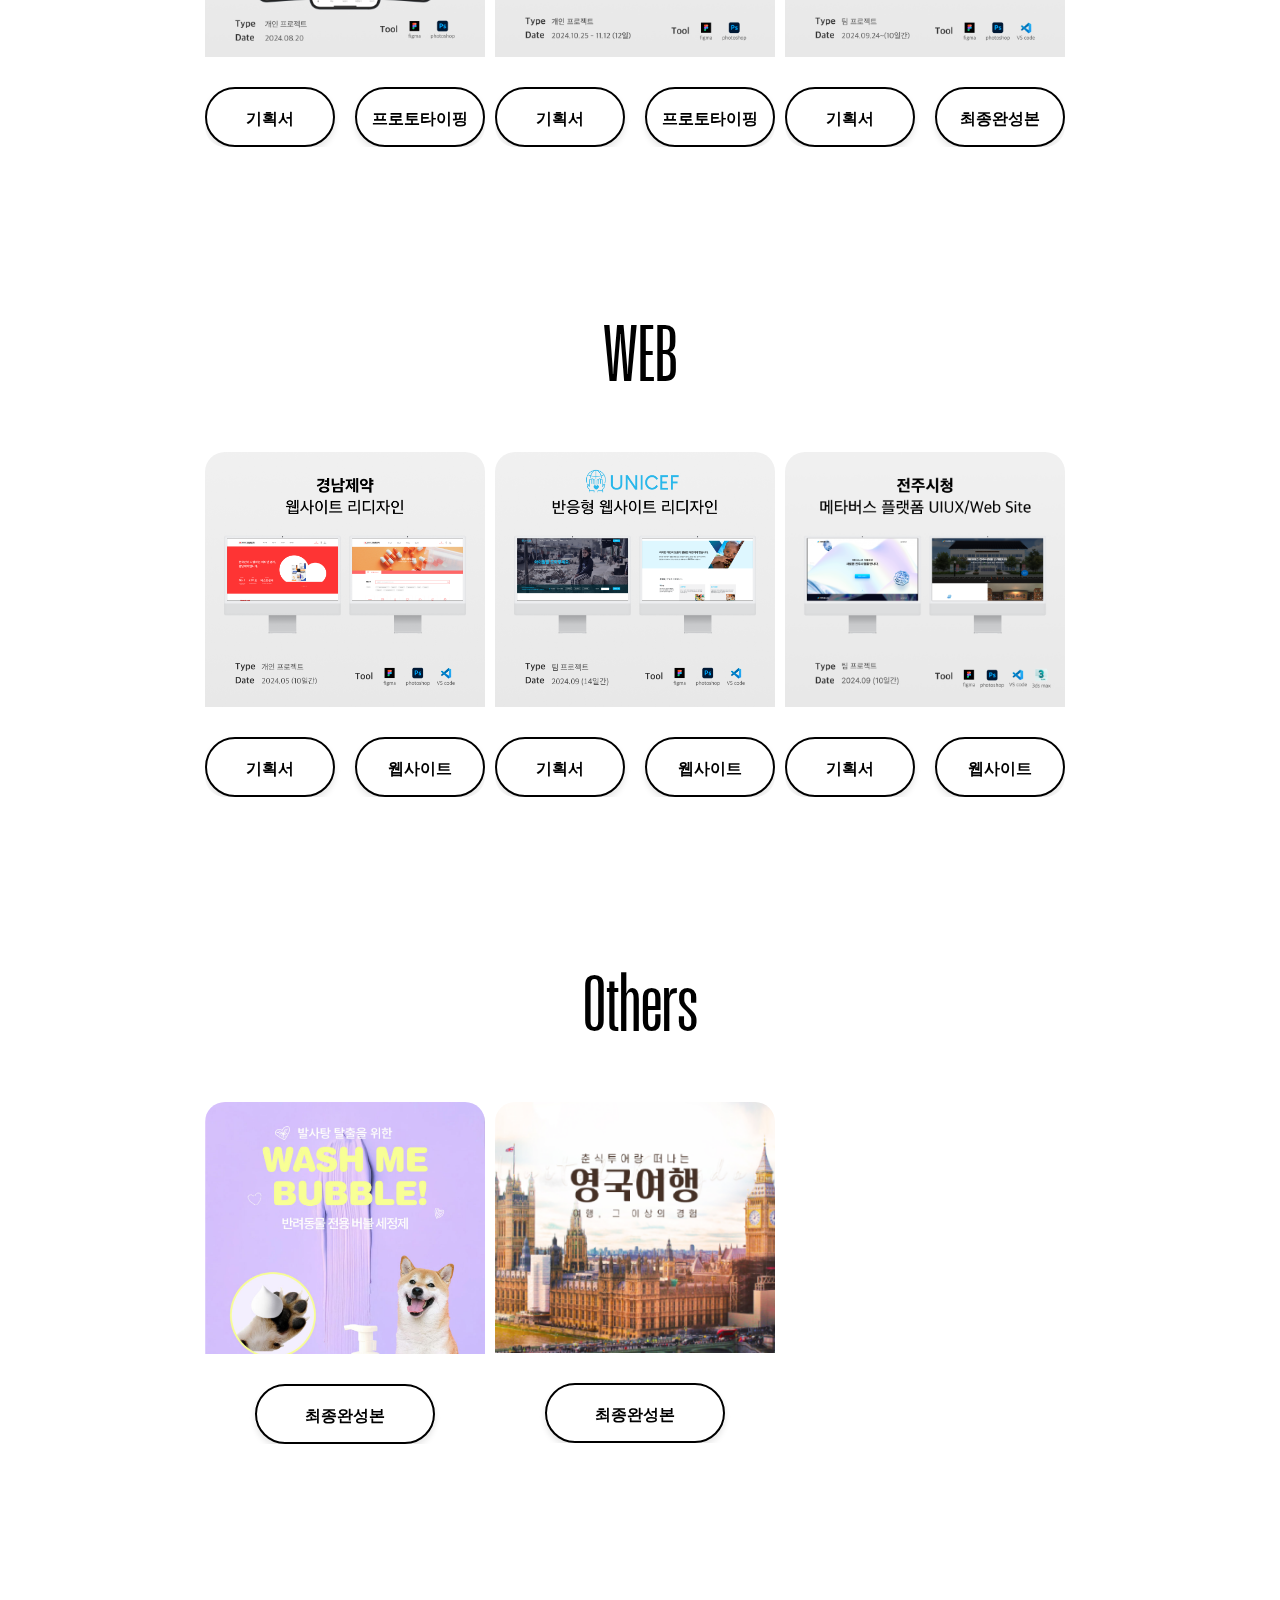
==== commit efcb3e13: "Add files via upload" ====
--- a/index.html
+++ b/index.html
@@ -105,7 +105,7 @@
       <section class="section05">
         <div class="container">
           <div class="section05_inner">
-            <h2>Skills</h2>
+            <h2>∙Skills∙</h2>
             <div class="content">
               <div class="tools-section">
                 <ul class="tools-list">
@@ -155,7 +155,7 @@
       <section class="section04">
         <div class="container">
           <div class="section04_inner">
-            <h2>Education</h2>
+            <h2>∙Education∙</h2>
             <div class="content">
               <div class="timeline">
                 <div class="timeline-item">
@@ -180,7 +180,7 @@
       <section class="section03">
         <div class="container">
           <div class="section03_inner">
-            <h2>Portfolio</h2>
+            <h2>∙Portfolio∙</h2>
             <div class="section03_text">
               <div class="left_text">
                 <h3>UI&UX</h3>
@@ -245,7 +245,7 @@
           <div class="section03_inner">
             <div class="section03_text">
               <div class="left_text">
-                <h3>∙ WEB ∙</h3>
+                <h3>WEB</h3>
               </div>
             </div>
             <div class="section03_img owl-carousel">
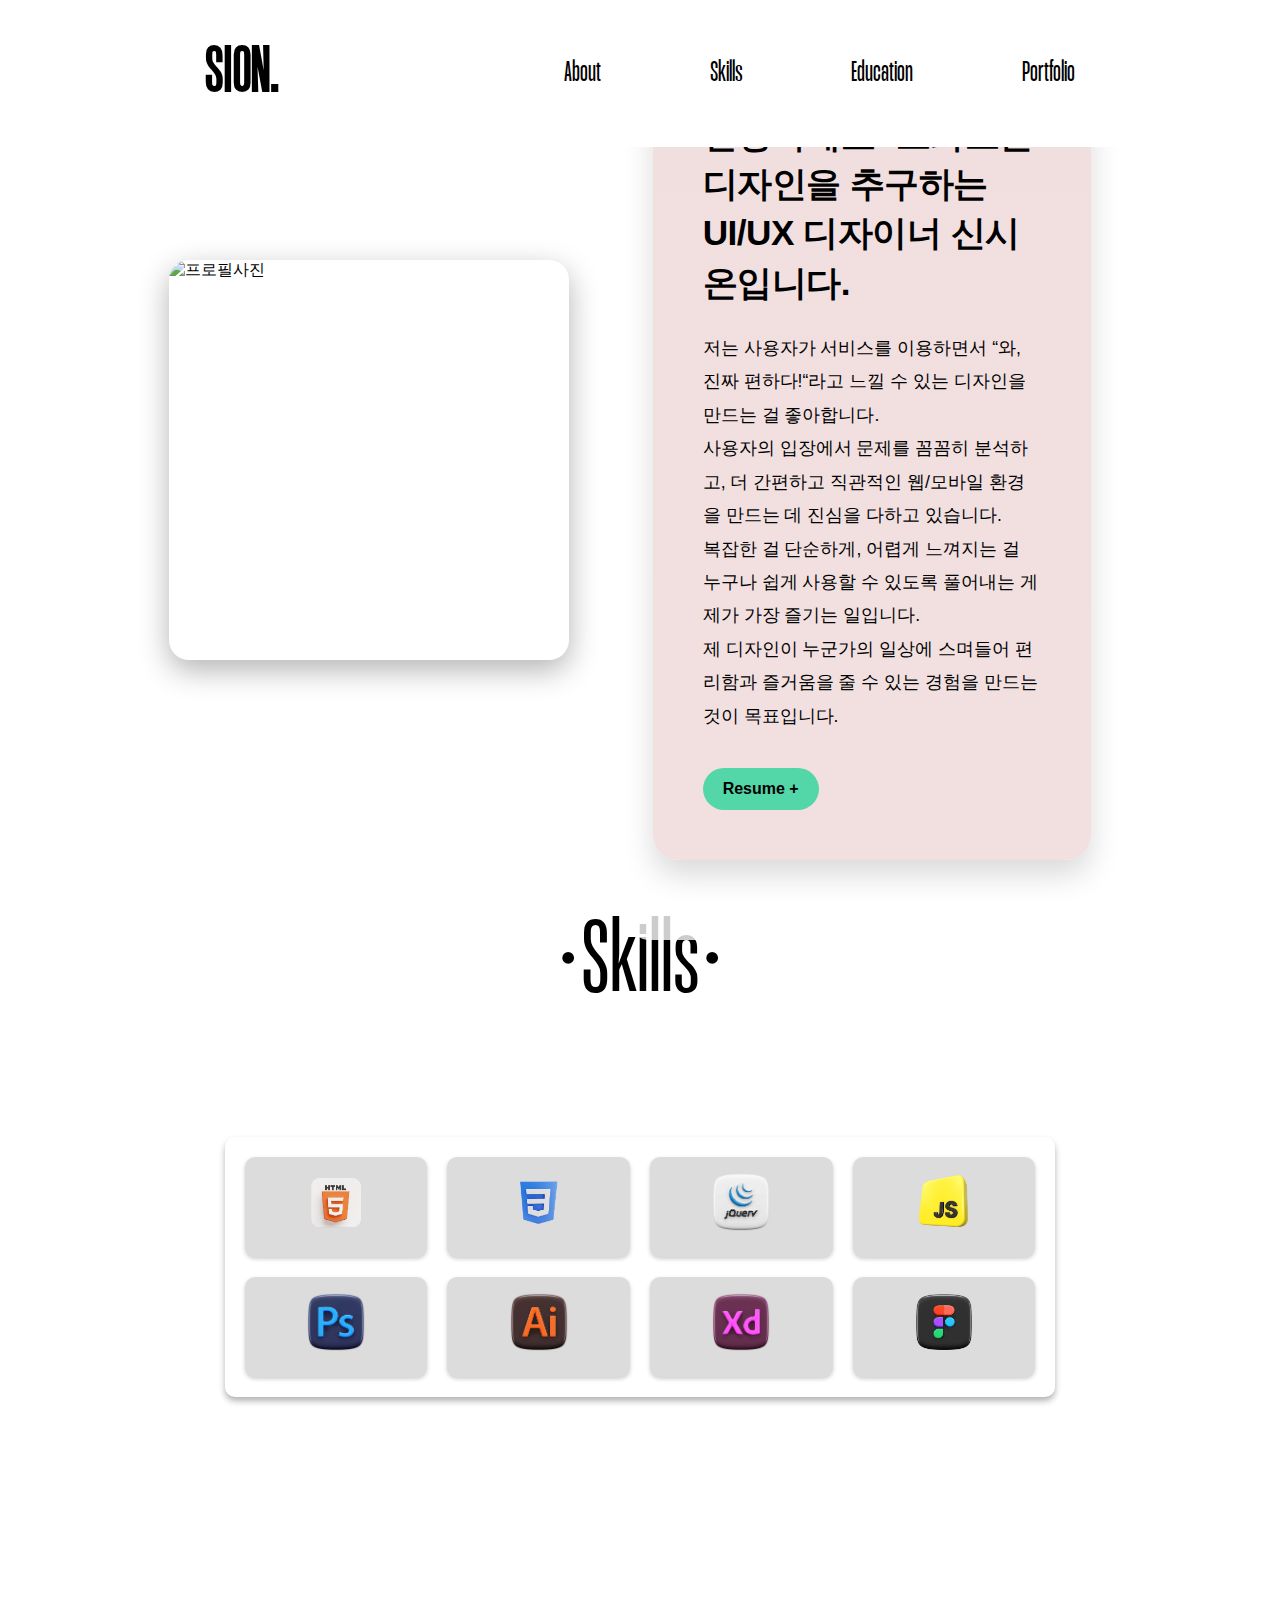
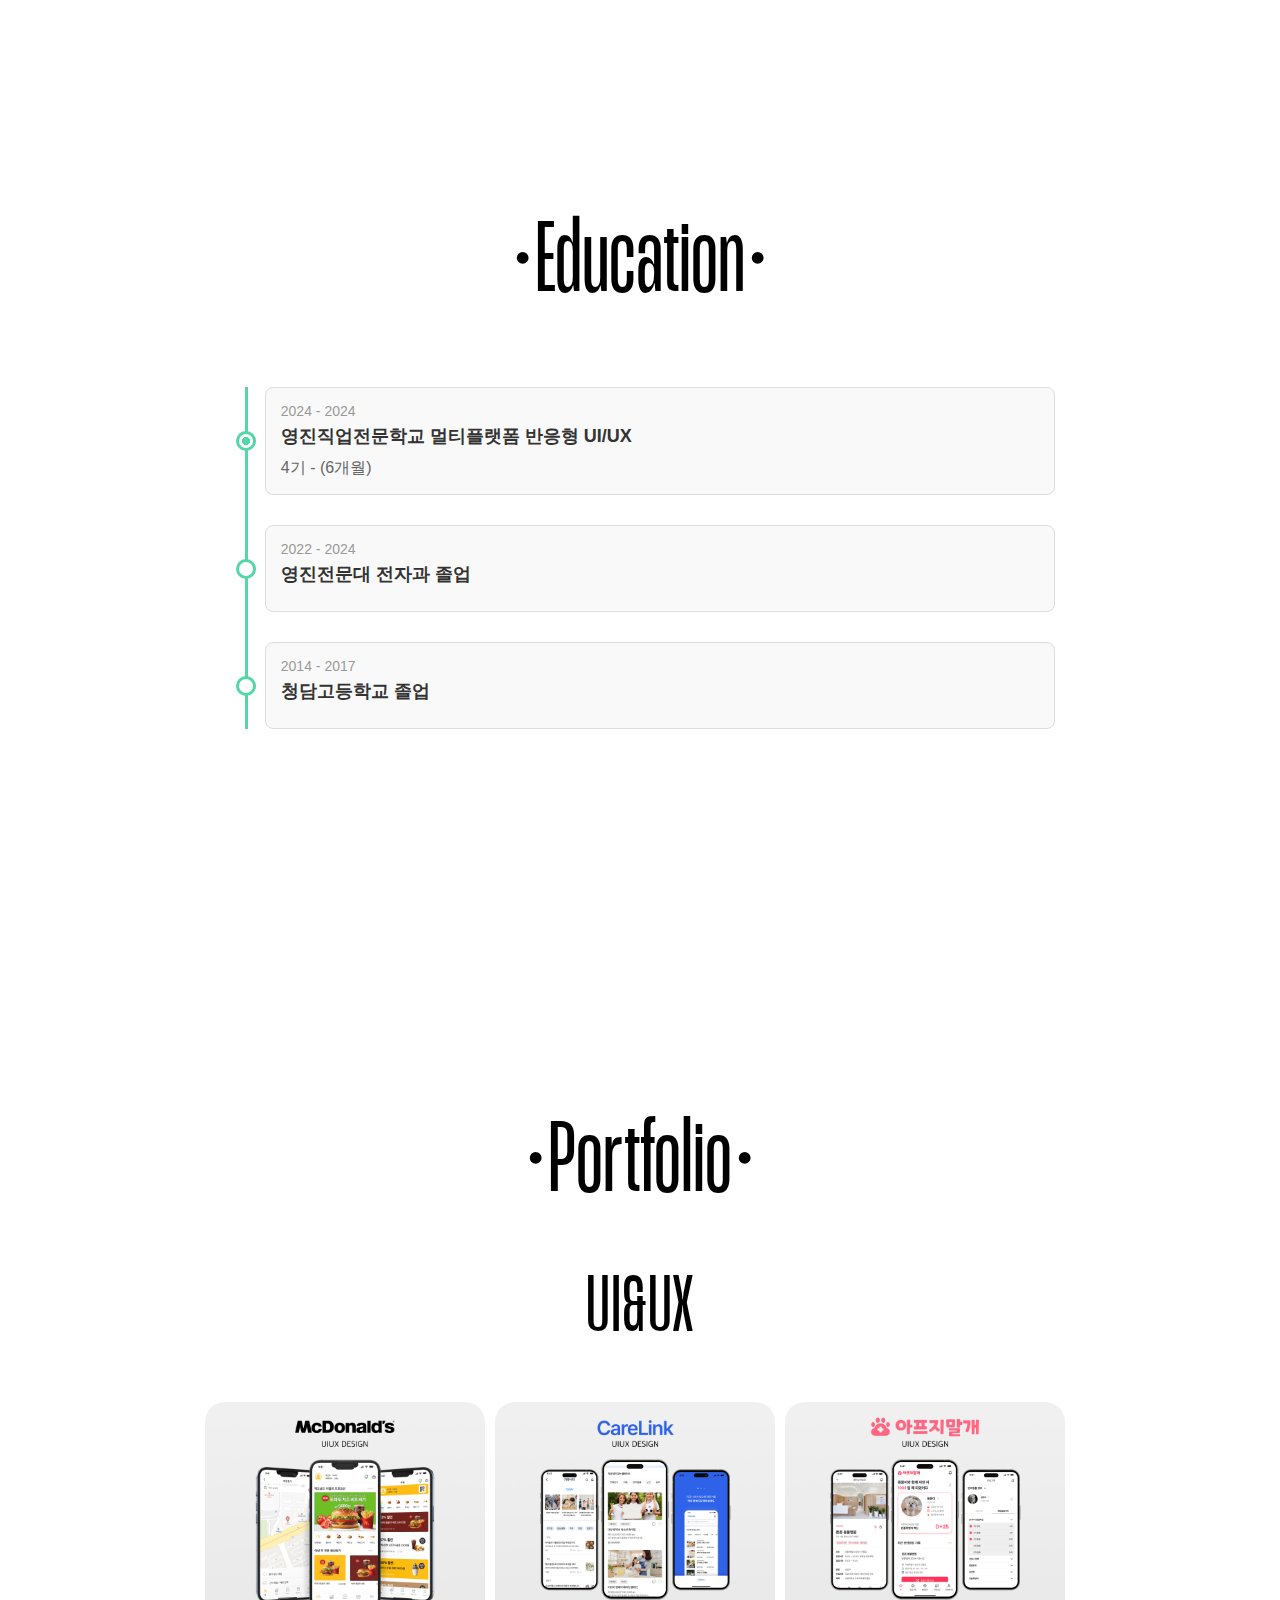
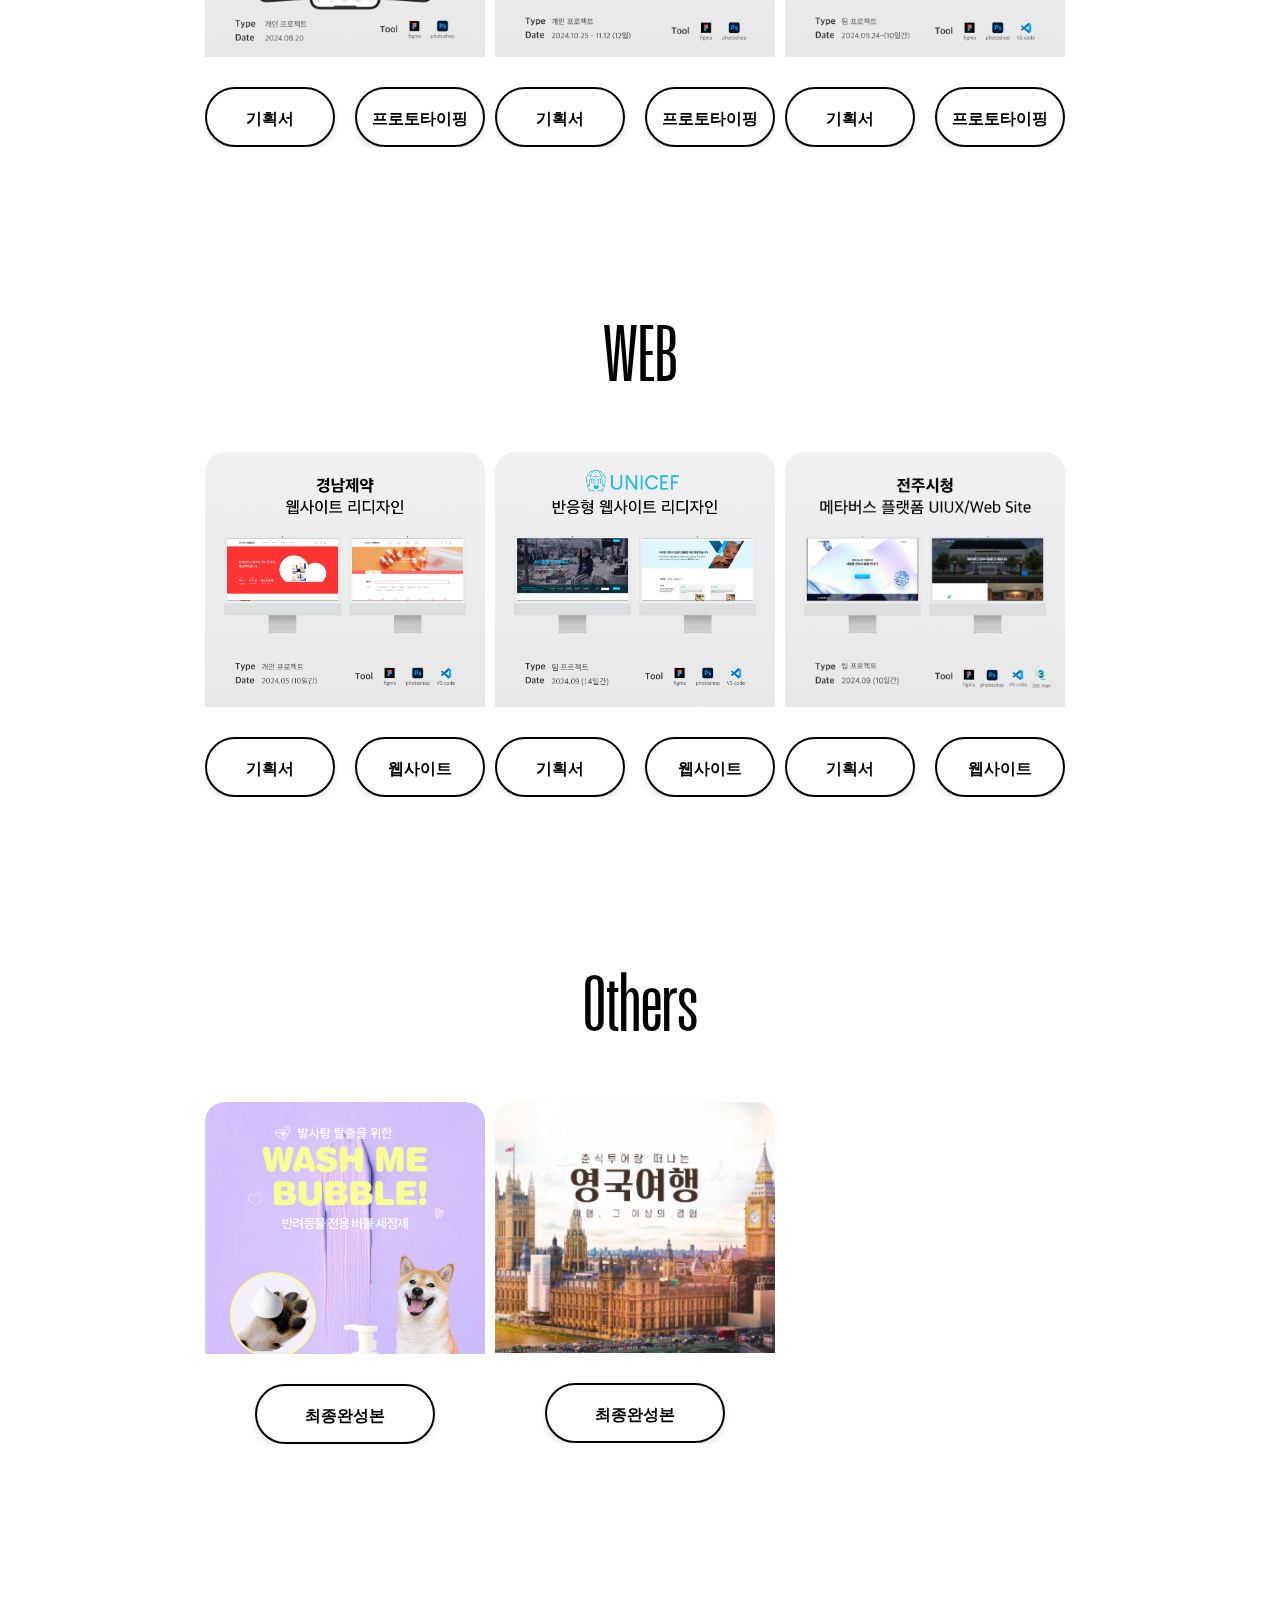
==== commit 7219fa28: "Add files via upload" ====
--- a/index.html
+++ b/index.html
@@ -234,7 +234,10 @@
                     >
                   </div>
                   <div class="port-btn">
-                    <p>최종완성본</p>
+                    <a
+                      href="https://www.figma.com/proto/mcHXWcHNv7AIjDoShmSF7r/%E1%84%91%E1%85%A6%E1%86%BA-%E1%84%8B%E1%85%A5%E1%84%91%E1%85%B3%E1%86%AF%E1%84%85%E1%85%B5%E1%84%8F%E1%85%A6%E1%84%8B%E1%85%B5%E1%84%89%E1%85%A7%E1%86%AB?page-id=40%3A30&node-id=236-2772&viewport=-99%2C-373%2C0.31&t=Qe0lal3knSKml2Vu-1&scaling=scale-down&content-scaling=fixed&starting-point-node-id=147%3A2927&show-proto-sidebar=1"
+                      ><p>프로토타이핑</p></a
+                    >
                   </div>
                 </div>
               </div>
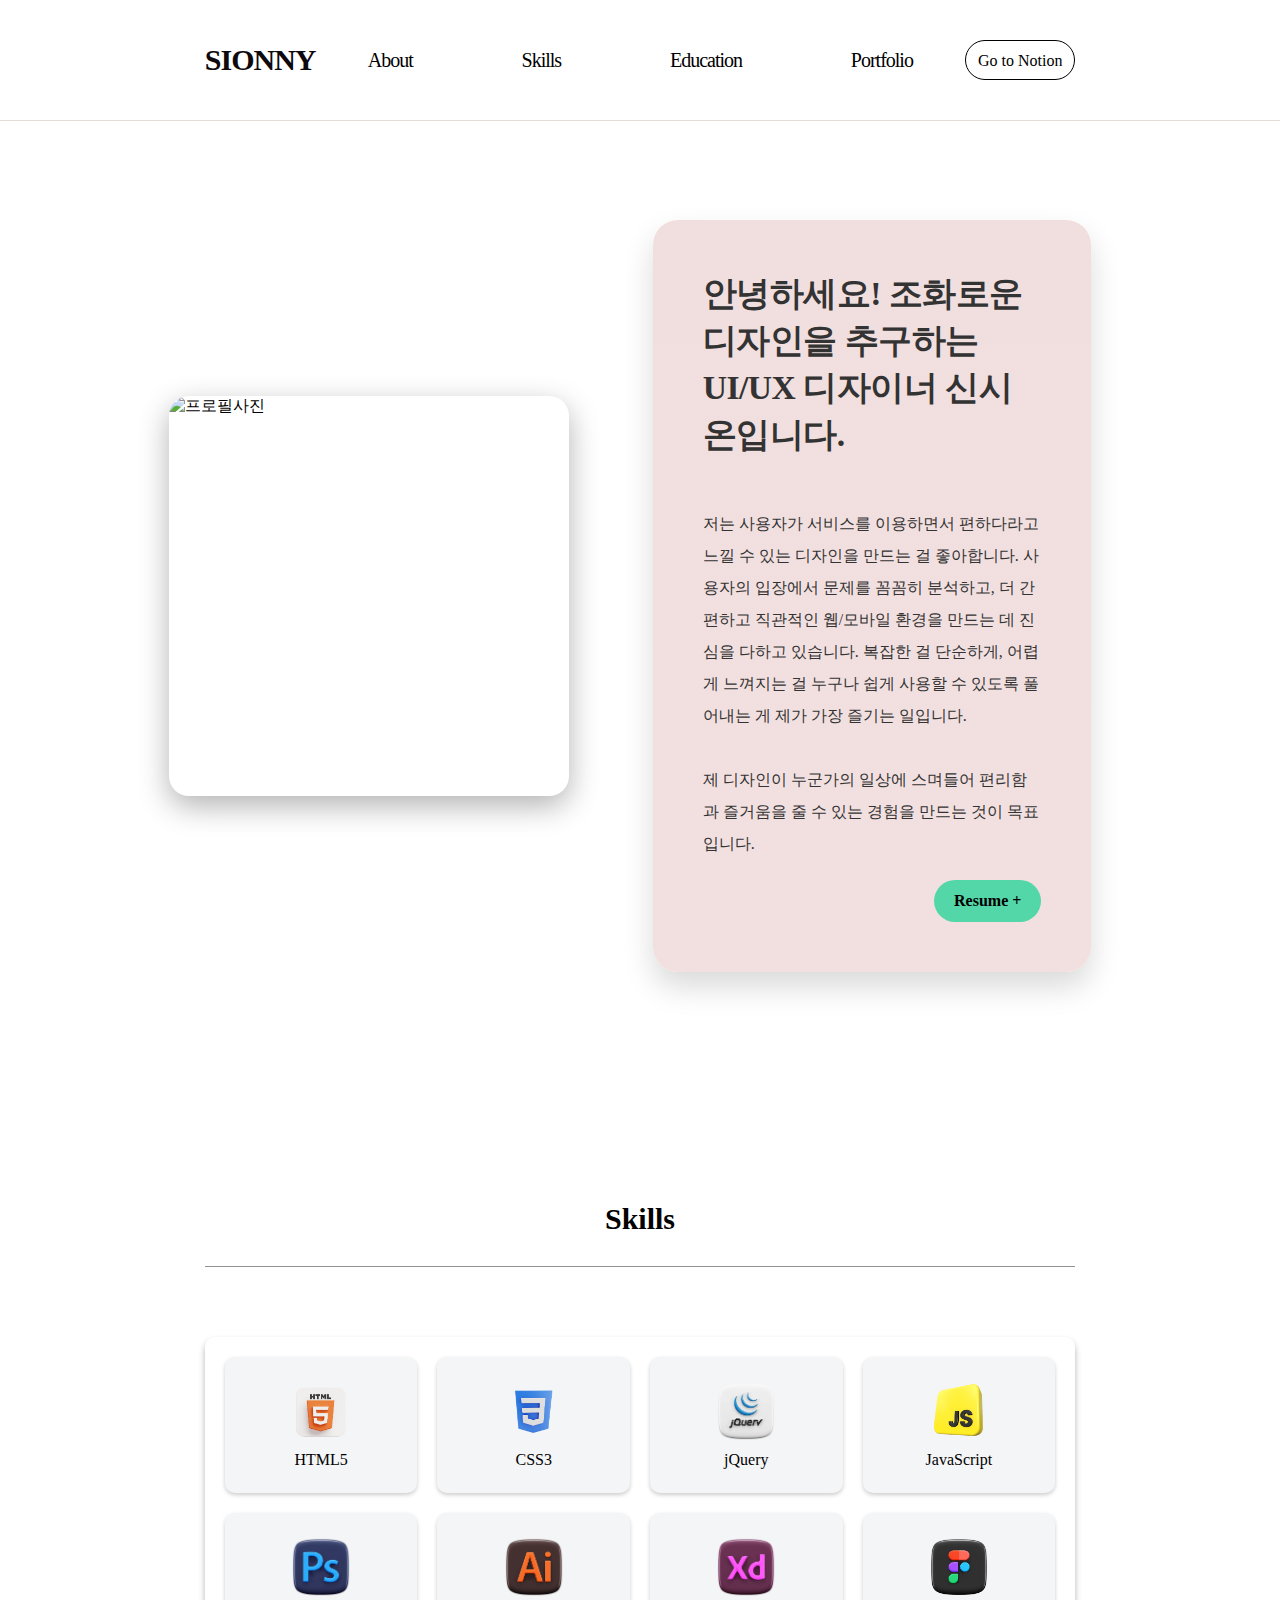
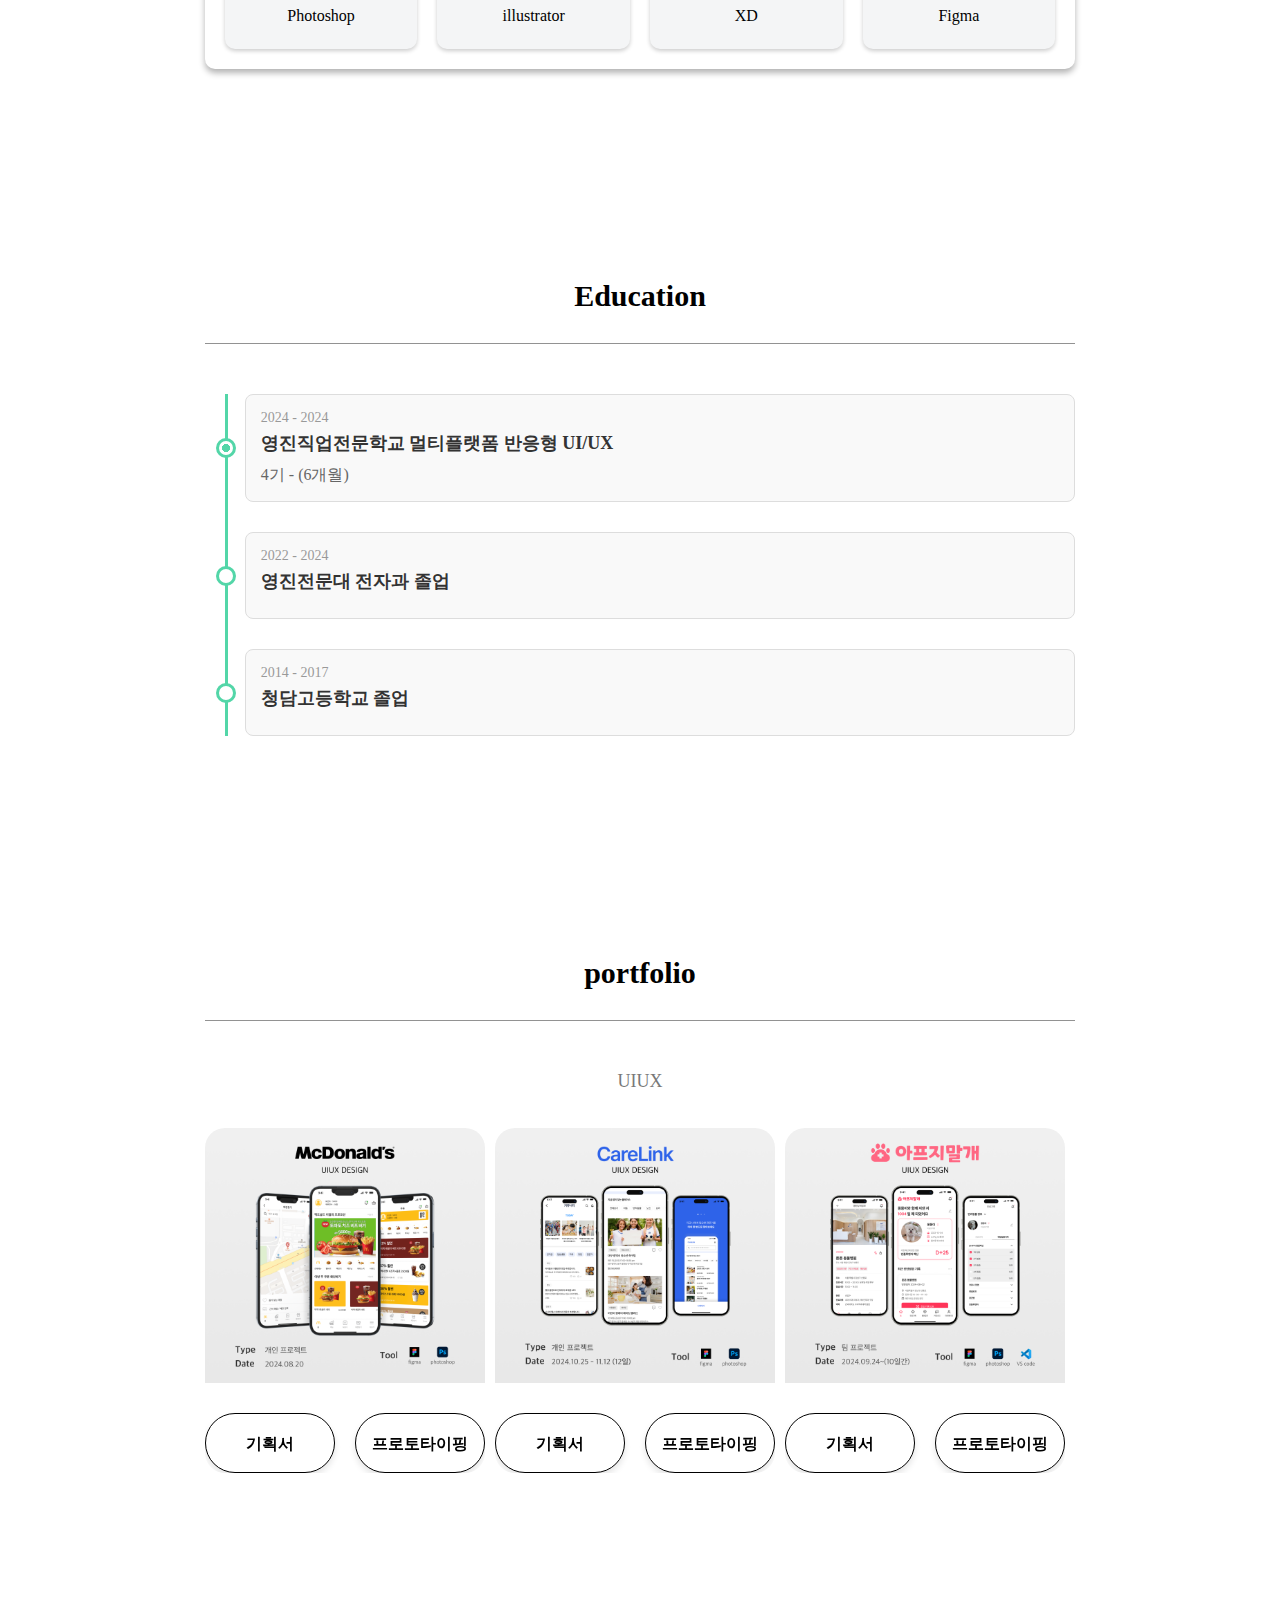
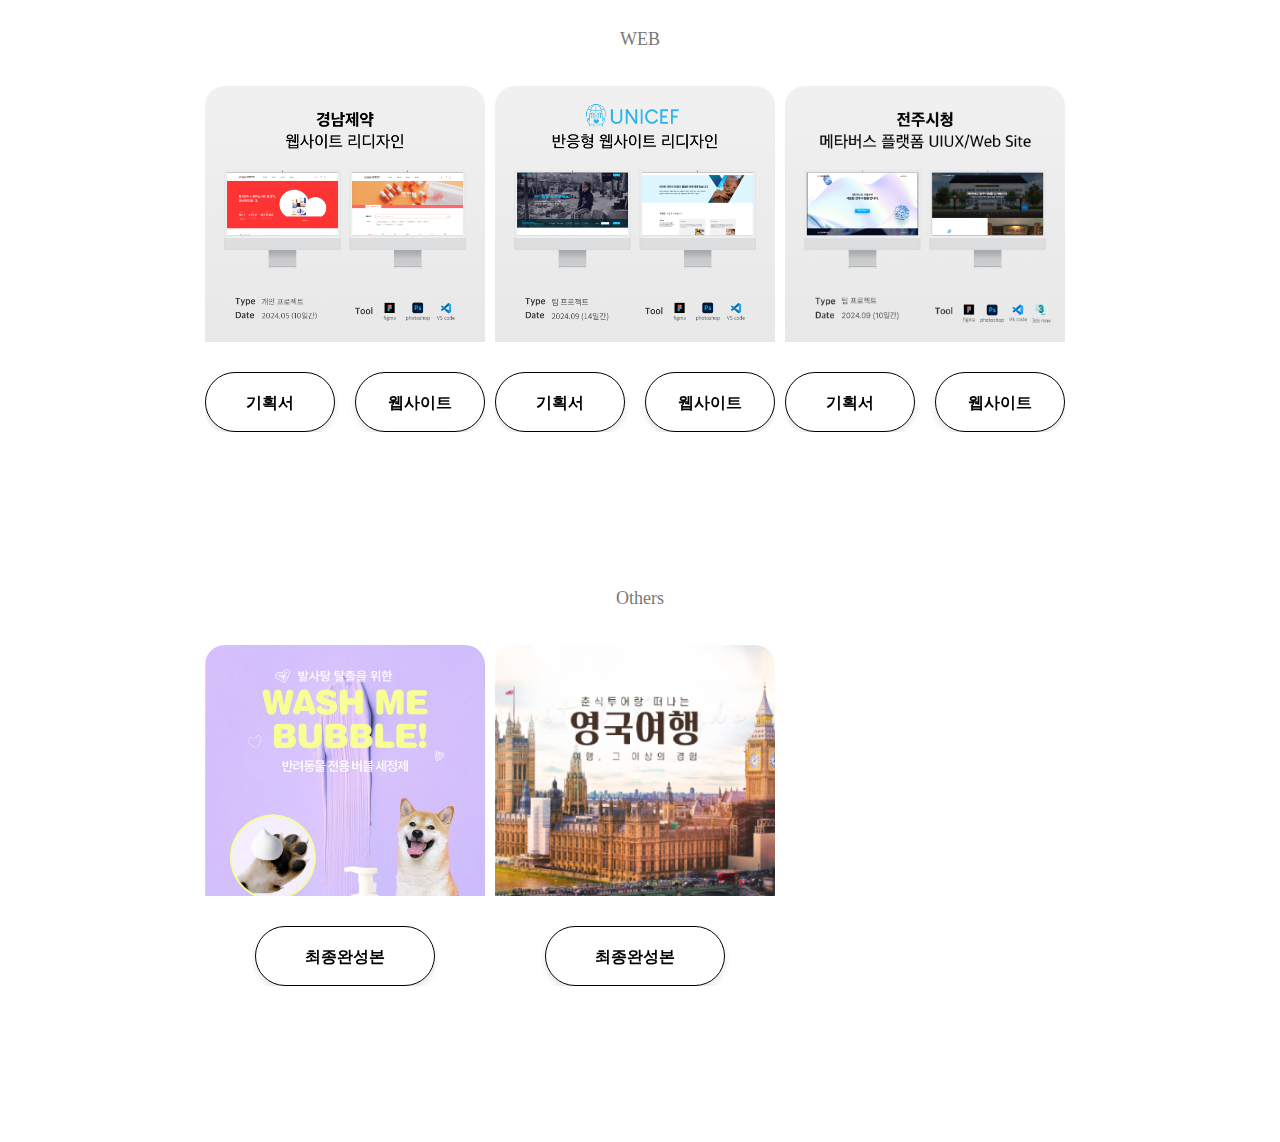
==== commit 73c7d7fa: "Add files via upload" ====
--- a/index.html
+++ b/index.html
@@ -36,8 +36,7 @@
     <!-- 로고 -->
     <header>
       <h1 class="logo">
-        SION.
-        <a href="./index.html"></a>
+        <a href="./index.html">SIONNY</a>
       </h1>
 
       <!-- 메뉴  -->
@@ -49,25 +48,17 @@
           <li class="menu_works"><a href="#">Portfolio</a></li>
         </ul>
       </nav>
+
+      <div class="notion">
+        <a
+          href="https://tough-amusement-62c.notion.site/181bcb6eb17e8058a1ebdc442e6862a2"
+          class="notion-btn"
+          >Go to Notion</a
+        >
+      </div>
     </header>
+
     <main class="wrap">
-      <!-- <section class="section01">
-      <div class="container">
-        <div class="section01_inner">
-          <div class="title01">
-            <h2>SION SHIN</h2>
-            <br />
-            <small>Based In Daegu</small>
-          </div>
-
-          <div class="section01_img">
-
-            <img src="./assets/imgs/about.webp" alt="mainvisual" />
-          </div>
-          <div class="title02">UXUI Designer<br />&Web Publisher</div>
-        </div>
-      </div>
-    </section> -->
       <section class="section02">
         <div class="intro-container">
           <div class="section02_inner">
@@ -82,20 +73,22 @@
                     신시온입니다.
                   </h1>
                   <p>
-                    저는 사용자가 서비스를 이용하면서 “와, 진짜 편하다!“라고
-                    느낄 수 있는 디자인을 만드는 걸 좋아합니다. <br />사용자의
-                    입장에서 문제를 꼼꼼히 분석하고, 더 간편하고 직관적인
-                    웹/모바일 환경을 만드는 데 진심을 다하고 있습니다.<br />
-                    복잡한 걸 단순하게, 어렵게 느껴지는 걸 누구나 쉽게 사용할 수
-                    있도록 풀어내는 게 제가 가장 즐기는 일입니다. <br />제
-                    디자인이 누군가의 일상에 스며들어 편리함과 즐거움을 줄 수
-                    있는 경험을 만드는 것이 목표입니다.
+                    저는 사용자가 서비스를 이용하면서 편하다라고 느낄 수 있는
+                    디자인을 만드는 걸 좋아합니다. 사용자의 입장에서 문제를
+                    꼼꼼히 분석하고, 더 간편하고 직관적인 웹/모바일 환경을
+                    만드는 데 진심을 다하고 있습니다. 복잡한 걸 단순하게, 어렵게
+                    느껴지는 걸 누구나 쉽게 사용할 수 있도록 풀어내는 게 제가
+                    가장 즐기는 일입니다. <br />
+                    <br />제 디자인이 누군가의 일상에 스며들어 편리함과 즐거움을
+                    줄 수 있는 경험을 만드는 것이 목표입니다.
                   </p>
-                  <a
-                    href="https://drive.google.com/file/d/1MF014nUbnxxZimQYAoa4mmfccfWwdlrQ/view?usp=sharing"
-                    class="more-button"
-                    >Resume +</a
-                  >
+                  <div class="more">
+                    <a
+                      href="https://drive.google.com/file/d/1MF014nUbnxxZimQYAoa4mmfccfWwdlrQ/view?usp=sharing"
+                      class="more-button"
+                      >Resume +</a
+                    >
+                  </div>
                 </div>
               </div>
             </div>
@@ -105,45 +98,47 @@
       <section class="section05">
         <div class="container">
           <div class="section05_inner">
-            <h2>∙Skills∙</h2>
+            <div class="h2-border">
+              <h2>Skills</h2>
+            </div>
+
             <div class="content">
               <div class="tools-section">
                 <ul class="tools-list">
                   <li class="tool-item">
-                    <img src="./assets/imgs/section02_icon1.png" alt="Figma" />
+                    <img src="./assets/imgs/html5.png" alt="HTML5" />
+                    <p>HTML5</p>
+                  </li>
+                  <li class="tool-item">
+                    <img src="./assets/imgs/css.png" alt="CSS3" />
+                    <p>CSS3</p>
+                  </li>
+                  <li class="tool-item">
+                    <img src="./assets/imgs/jQuery.png" alt="jQuery" />
+                    <p>jQuery</p>
+                  </li>
+                  <li class="tool-item">
+                    <img src="./assets/imgs/js.png" alt="js" />
+                    <p>JavaScript</p>
+                  </li>
+                  <li class="tool-item">
+                    <img src="./assets/imgs/adobeps.png" alt="Photoshop" />
+                    <p>Photoshop</p>
                   </li>
                   <li class="tool-item">
                     <img
-                      src="./assets/imgs/section02_icon2.png"
-                      alt="Adobe XD"
+                      src="./assets/imgs/illustrator.png"
+                      alt="illustrator"
                     />
-                  </li>
-                  <li class="tool-item">
-                    <img
-                      src="./assets/imgs/section02_icon3.png"
-                      alt="Photoshop"
-                    />
-                  </li>
-                  <li class="tool-item">
-                    <img
-                      src="./assets/imgs/section02_icon4.png"
-                      alt="Illustrator"
-                    />
-                  </li>
-                  <li class="tool-item">
-                    <img src="./assets/imgs/section02_icon5.png" alt="HTML5" />
-                  </li>
-                  <li class="tool-item">
-                    <img src="./assets/imgs/section02_icon6.png" alt="CSS" />
-                  </li>
-                  <li class="tool-item">
-                    <img src="./assets/imgs/section02_icon7.png" alt="jQuery" />
-                  </li>
-                  <li class="tool-item">
-                    <img
-                      src="./assets/imgs/section02_icon8.png"
-                      alt="JavaScript"
-                    />
+                    <p>illustrator</p>
+                  </li>
+                  <li class="tool-item">
+                    <img src="./assets/imgs/xd.png" alt="XD" />
+                    <p>XD</p>
+                  </li>
+                  <li class="tool-item">
+                    <img src="./assets/imgs/fig.png" alt="Figma" />
+                    <p>Figma</p>
                   </li>
                 </ul>
               </div>
@@ -155,7 +150,9 @@
       <section class="section04">
         <div class="container">
           <div class="section04_inner">
-            <h2>∙Education∙</h2>
+            <div class="h2-border">
+              <h2>Education</h2>
+            </div>
             <div class="content">
               <div class="timeline">
                 <div class="timeline-item">
@@ -178,12 +175,14 @@
       </section>
       <!-- section03 Portfolio -->
       <section class="section03">
-        <div class="container">
+        <div class="container" class="uiux-wrap">
           <div class="section03_inner">
-            <h2>∙Portfolio∙</h2>
+            <div class="h2-border">
+              <h2>portfolio</h2>
+            </div>
             <div class="section03_text">
               <div class="left_text">
-                <h3>UI&UX</h3>
+                <h3>UIUX</h3>
               </div>
             </div>
             <div class="section03_img owl-carousel">
@@ -244,7 +243,7 @@
             </div>
           </div>
         </div>
-        <div class="container">
+        <div class="container" class="web-wrap">
           <div class="section03_inner">
             <div class="section03_text">
               <div class="left_text">
@@ -315,7 +314,7 @@
             </div>
           </div>
         </div>
-        <div class="container">
+        <div class="container" class="others-wrap">
           <div class="section03_inner">
             <div class="section03_text">
               <div class="left_text">
@@ -350,6 +349,7 @@
         </div>
       </section>
     </main>
+
     <!-- Scroll to Top Button -->
     <div id="scrollToTop" class="scroll-to-top">
       <i class="fas fa-arrow-up"></i>
--- a/assets/css/common.css
+++ b/assets/css/common.css
@@ -22,8 +22,15 @@
 }
 body {
   padding-top: 140px;
-  background-color: var(--neonblack);
   font-size: 16px;
-  
-  /* 생략 */
 }
+
+.h2-border {
+  padding: 50px 0 30px 0;
+  text-align: center;
+  border-bottom: 1px solid rgb(146, 146, 146);
+  font-size: 20px;
+}
+
+
+/* 생략 */
--- a/assets/css/main.css
+++ b/assets/css/main.css
@@ -1,5 +1,6 @@
 :root {
   --black: #000;
+  --commonblack: #333333;
   --white: #fff;
   --neonblack: #0e090d;
   --neongreen: #a7ff50;
@@ -43,52 +44,48 @@
   top: 0;
   left: 0;
   right: 0;
+  border-bottom: 1px solid rgb(226, 221, 215);
 }
 
 header .logo {
-  font-family: "MangoGrotesque-Regular";
-  font-size: 4em;
+  font-family: "NoonnuBasicGothicRegular";
+  font-size: 30px;
   align-items: center;
   justify-content: center;
   font-weight: 600;
-  color: var(--black);
+  color: var(--neonblack);
+  letter-spacing: -1px;
 }
 
 header .menu .menu_list {
   display: flex;
   gap: 6.8rem;
-  font-family: "MangoGrotesque-Regular";
-  font-size: 1.8rem;
+  font-family: "NoonnuBasicGothicRegular";
+  font-size: 20px;
   /**/
   color: var(--black);
+  letter-spacing: -1px;
 }
 header .menu .mo_menu_list {
   display: none;
 }
-/*헤더 반응형*/
-@media screen and (max-width: 768px) {
-  header {
-    justify-content: center;
-  }
-
-  header .logo {
-    font-size: 3em;
-  }
-
-  header .menu .menu_list {
-    gap: 3rem;
-    padding-left: 5em;
-  }
-  .menu_list li {
-    text-align: center;
-    width: 100%;
-    font-size: 1em;
-  }
-}
+header .notion {
+  width: 110px;
+  height: 40px;
+  line-height: 40px;
+  text-align: center;
+  border: 1px solid;
+  border-radius: 50px;
+}
+header .notion:hover {
+  background-color: #000;
+  color: var(--white);
+  transition: background-color 0.5s ease;
+}
+
 /* 섹션 01
  */
 .section01 {
-  height: 100vh;
   position: relative;
   background-color: var(--white);
   color: var(--black);
@@ -111,21 +108,6 @@
   animation: float 3s ease-in-out infinite;
 }
 
-@keyframes float {
-  0% {
-    transform: translateY(0);
-    transform: translateX(0);
-  }
-
-  50% {
-    transform: translateY(-20px);
-  }
-
-  100% {
-    transform: translateY(0);
-  }
-}
-
 .section01 .section01_inner {
   color: var(--black);
   display: flex;
@@ -136,13 +118,6 @@
 
 .title01 {
   position: relative;
-}
-
-.title01 h2 {
-  font-size: 136px;
-  text-align: center;
-  font-weight: 500;
-  color: var(--black);
 }
 
 .title01 small {
@@ -164,45 +139,7 @@
   font-size: 106px;
   color: var(--black);
 }
-/* 반응형*/
-@media screen and (max-width: 768px) {
-  .section01_inner h2,
-  small,
-  .title02 {
-    font-size: 4em;
-  }
-
-  .section01_inner {
-    padding-top: 15em;
-  }
-
-  .title01 {
-    position: absolute;
-    left: 40%;
-    top: 9em;
-    transform: translateX(-40%);
-  }
-
-  small {
-    top: 3em;
-    width: 100%;
-    left: 50%;
-    transform: translate(-50%);
-  }
-
-  .title02 {
-    position: absolute;
-    left: 50%;
-    transform: translateX(-50%);
-    top: 9em;
-  }
-
-  .section01_img {
-    left: -50%;
-    scale: 2;
-    top: 5em;
-  }
-}
+
 /* 섹션 02 */
 
 .section02 {
@@ -210,10 +147,10 @@
   justify-content: center;
   align-items: center;
   width: 100%;
-  padding-top: 20px;
-  height: 100vh;
-  background-color: var(--white);
-  color: var(--black);
+  padding-top: 140px;
+  background-color: var(--white);
+  color: var(--black);
+  padding-bottom: 100px;
 }
 
 .section02 .intro-container {
@@ -264,14 +201,6 @@
   border-radius: 15px;
 }
 
-.section02_text h2 {
-  font-size: 2em;
-  letter-spacing: -5px;
-  padding-bottom: 70px;
-  font-weight: 300;
-  color: var(--black);
-}
-
 .section02_text .section02_text02 {
   font-size: 32px;
   letter-spacing: -2px;
@@ -281,60 +210,6 @@
   margin-top: 0px;
 }
 
-/*about me 텍스트*/
-.section02_text02 li h3 {
-  font-size: 28px;
-  font-family: "Pretendard-Regular";
-  letter-spacing: -1px;
-  font-weight: 600;
-  margin-bottom: 16px;
-  color: var(--black);
-}
-.section02_text02 h3::before {
-  content: "\f111";
-  font-family: "Font Awesome 5 Free";
-  font-weight: 600;
-  color: var(--neongreen);
-  font-size: 10px;
-  padding-right: 10px;
-}
-.section02_text02 .skill_img {
-  display: flex;
-}
-.section02_text02 .skill_wrap {
-  margin-top: 16px;
-}
-.section02_text02 li {
-  font-size: 20px;
-  font-family: "Pretendard-Regular";
-  padding-bottom: 8px;
-  color: var(--black);
-}
-.section02_text02 li img {
-  width: 44px;
-}
-.section02_text02 li .tag {
-  padding-bottom: 4px;
-  font-weight: 700;
-}
-.section02_text02 .edu_wrap .certi {
-  padding-top: 28px;
-}
-
-.section02_text02 .skill .section02_inner small {
-  position: absolute;
-  left: 0;
-  font-size: 18px;
-  bottom: -50px;
-  color: var(--black);
-}
-
-.left_text .edu_wrap .edu_text ul {
-  display: flex;
-  gap: 30px;
-  justify-content: space-between;
-}
-
 /* 섹션 03 */
 
 .section03 {
@@ -343,28 +218,19 @@
   color: var(--black);
 }
 
-.section03_inner h2 {
-  color: var(--black);
-  font-family: "MangoGrotesque-Regular";
-  font-size: 100px;
-  font-weight: 200;
-  text-align: center;
-  padding-bottom: 50px;
-}
-
 .section03_text {
   color: var(--black);
   display: flex;
   justify-content: center;
   align-items: center;
-  /* padding-top: 60px; */
+  margin-top: 50px;
 }
 
 .section03_text .left_text h3 {
-  font-size: 80px;
-  font-family: "MangoGrotesque-Regular";
+  font-size: 18px;
+  font-family: "NoonnuBasicGothicRegular";
   font-weight: 300;
-  color: var(--black);
+  color: #787878;
 }
 
 .section03_inner small::before {
@@ -379,13 +245,12 @@
 .section03_img {
   display: flex;
   gap: 20px;
-  padding: 50px 0;
+  padding: 36px 0;
 }
 
 .section03_img .img-wrap {
   overflow: hidden;
   margin: 0 auto;
-
   margin-right: 10px;
   border-radius: 20px;
 }
@@ -407,11 +272,10 @@
   cursor: pointer;
   font-family: "Pretendard-Regular", sans-serif;
   font-weight: 600;
-  border: 2px solid var(--black);
+  border: 1.5px solid var(--black);
   transition: all 0.3s ease;
   box-shadow: 0 4px 6px rgba(0, 0, 0, 0.1);
 }
-
 
 .btn-wrap .port-btn:hover {
   background-color: rgb(212, 120, 119);
@@ -489,34 +353,15 @@
 
 .section04 {
   overflow: hidden;
-  height: 100vh;
-  background-color: var(--white);
-  color: var(--black);
-}
-
-.section04_inner h2 {
-  color: var(--black);
-  font-family: "MangoGrotesque-Regular";
-  font-size: 100px;
-  font-weight: 200;
-  text-align: center;
-  padding-bottom: 50px;
+
+  background-color: var(--white);
+  color: var(--black);
 }
 
 .section05 {
   overflow: hidden;
-  height: 100vh;
-  background-color: var(--white);
-  color: var(--black);
-}
-
-.section05_inner h2 {
-  color: var(--black);
-  font-family: "MangoGrotesque-Regular";
-  font-size: 100px;
-  font-weight: 200;
-  text-align: center;
-  padding-bottom: 50px;
+  background-color: var(--white);
+  color: var(--black);
 }
 
 header .menu .menu_list li a {
--- a/assets/css/timeline.css
+++ b/assets/css/timeline.css
@@ -1,5 +1,5 @@
 .content {
-    padding: 20px;
+    padding: 50px 0 20px 0;
 }
 
 .timeline {
@@ -7,6 +7,7 @@
     padding-left: 40px;
 }
 
+  
 .timeline::before {
     content: '';
     position: absolute;
--- a/assets/css/intro.css
+++ b/assets/css/intro.css
@@ -1,73 +1,76 @@
 body {
-    margin: 0;
-    padding: 0;
-    font-family: Arial, sans-serif;
+  margin: 0;
+  padding: 0;
+  font-family: "NoonnuBasicGothicRegular";
 }
 
 .intro-section {
-    background-color: rgba(240, 220, 220, 0.946);
-    border-radius: 25px;
-    max-width: 900px;
-    margin: 60px auto;
-    padding: 50px;
-    text-align: left;
-    color: black;
-    position: relative;
-    box-shadow: 0 15px 30px rgba(0, 0, 0, 0.15);
-    overflow: hidden;
-    transition: transform 0.3s ease, box-shadow 0.3s ease;
+  background-color: rgba(240, 220, 220, 0.946);
+  border-radius: 25px;
+  max-width: 900px;
+  margin: 60px auto;
+  padding: 50px;
+  text-align: left;
+  color: var(--commonblack);
+  position: relative;
+  box-shadow: 0 15px 30px rgba(0, 0, 0, 0.15);
+  overflow: hidden;
+  transition: transform 0.3s ease, box-shadow 0.3s ease;
 }
 
 .intro-section:hover {
-    transform: translateY(-10px);
-    box-shadow: 0 20px 40px rgba(0, 0, 0, 0.2);
+  transform: translateY(-10px);
+  box-shadow: 0 20px 40px rgba(0, 0, 0, 0.2);
 }
 
 .intro-section::before {
-    content: '';
-    position: absolute;
-    top: -50%;
-    left: -50%;
-    width: 200%;
-    height: 200%;
-    background: linear-gradient(45deg, rgba(255,255,255,0.1), transparent);
-    transform: rotate(-45deg);
-    z-index: 1;
+  content: "";
+  position: absolute;
+  top: -50%;
+  left: -50%;
+  width: 200%;
+  height: 200%;
+  background: linear-gradient(45deg, rgba(255, 255, 255, 0.1), transparent);
+  transform: rotate(-45deg);
+  z-index: 1;
 }
 
 .intro-content {
-    position: relative;
-    z-index: 2;
+  position: relative;
+  z-index: 2;
 }
 
 .intro-content h1 {
-    font-size: 2.2rem;
-    line-height: 1.4;
-    margin-bottom: 25px;
-    font-weight: 700;
-    letter-spacing: -0.5px;
+  font-size: 2.1rem;
+  line-height: 1.4;
+  margin-bottom: 50px;
+  font-weight: 700;
+  letter-spacing: -0.5px;
 }
 
 .intro-content p {
-    font-size: 1.1rem;
-    line-height: 1.9;
-    margin-bottom: 35px;
-    color: black;
+  font-size: 1rem;
+  line-height: 2;
+  margin-bottom: 20px;
+  color: var(--commonblack);
 }
 
 .intro-section a {
-    display: inline-block;
-    background-color: #53d6a8;
-    color: black;
-    padding: 12px 20px;
-    text-decoration: none;
-    font-size: 1rem;
-    font-weight: bold;
-    border-radius: 30px;
-    transition: background-color 0.3s ease;
-    text-align: center;
+  display: inline-block;
+  background-color: #53d6a8;
+  color: black;
+  padding: 12px 20px;
+  text-decoration: none;
+  font-size: 1rem;
+  font-weight: bold;
+  border-radius: 30px;
+  transition: background-color 0.3s ease;
+  text-align: center;
 }
 
+.more {
+  text-align: right;
+}
 .more-button:hover {
-    background-color: #42b892;
+  background-color: #56fdc8;
 }
--- a/assets/css/skills.css
+++ b/assets/css/skills.css
@@ -1,43 +1,41 @@
-
-
 .tools-section {
-    max-width: 1200px;
-    margin: 50px auto;
-    padding: 20px;
-    background-color: #fff;
-    border-radius: 10px;
-    box-shadow: 0 4px 6px rgba(0, 0, 0, 0.3);
+  max-width: 1200px;
+  margin: 20px auto;
+  padding: 20px;
+  background-color: #fff;
+  border-radius: 10px;
+  box-shadow: 0 4px 6px rgba(0, 0, 0, 0.3);
 }
 
 .tools-list {
-    list-style: none;
-    padding: 0;
-    display: grid;
-    grid-template-columns: repeat(4, 1fr);
-    gap: 20px;
+  list-style: none;
+  padding: 0;
+  display: grid;
+  grid-template-columns: repeat(4, 1fr);
+  gap: 20px;
 }
 
 .tool-item {
-    text-align: center;
-    background-color: gainsboro;
-    border-radius: 10px;
-    padding: 15px;
-    box-shadow: 0 2px 4px rgba(0, 0, 0, 0.2);
-    transition: transform 0.3s ease, box-shadow 0.3s ease;
+  text-align: center;
+  background-color: rgb(244, 245, 246);
+  border-radius: 10px;
+  padding: 24px;
+  box-shadow: 0 2px 4px rgba(0, 0, 0, 0.2);
+  transition: transform 0.3s ease, box-shadow 0.3s ease;
 }
 
 .tool-item:hover {
-    transform: translateY(-5px);
-    box-shadow: 0 4px 8px rgba(0, 0, 0, 0.3);
+  transform: translateY(-5px);
+  box-shadow: 0 4px 8px rgba(0, 0, 0, 0.3);
 }
 
 .tool-item img {
-    width: 60px;
-    height: 60px;
-    margin-bottom: 10px;
+  width: 60px;
+  height: 60px;
+  margin-bottom: 10px;
 }
 
 .tool-item span {
-    font-size: 14px;
-    color: #fff;
+  font-size: 14px;
+  color: #fff;
 }
